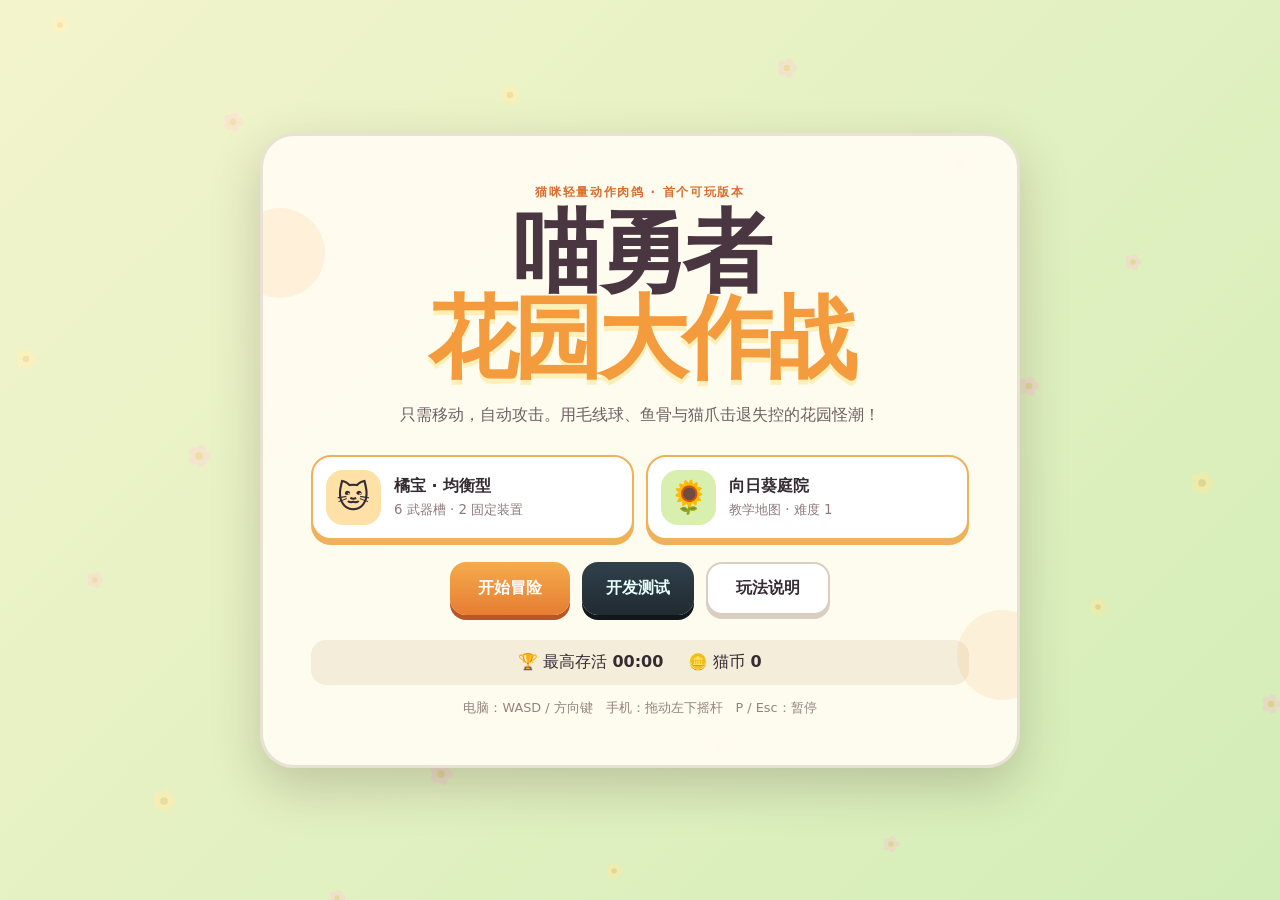
==== index.html @ debdfeb3 "Add files via upload" ====
<!doctype html>
<html lang="zh-CN">
<head>
  <meta charset="UTF-8" />
  <meta name="viewport" content="width=device-width, initial-scale=1, viewport-fit=cover, user-scalable=no" />
  <meta name="theme-color" content="#fff4d8" />
  <title>喵勇者：花园大作战</title>
  <link rel="stylesheet" href="styles.css" />
</head>
<body>
  <main id="app">
    <canvas id="gameCanvas" aria-label="游戏画面"></canvas>

    <section id="menu" class="screen active">
      <div class="brand-card">
        <p class="eyebrow">猫咪轻量动作肉鸽 · 首个可玩版本</p>
        <h1>喵勇者<br /><span>花园大作战</span></h1>
        <p class="subtitle">只需移动，自动攻击。用毛线球、鱼骨与猫爪击退失控的花园怪潮！</p>
        <div class="selection-grid">
          <button class="select-card selected" data-select="hero">
            <span class="portrait ginger">🐱</span>
            <span><b>橘宝 · 均衡型</b><small>6 武器槽 · 2 固定装置</small></span>
          </button>
          <button class="select-card selected" data-select="map">
            <span class="portrait garden">🌻</span>
            <span><b>向日葵庭院</b><small>教学地图 · 难度 1</small></span>
          </button>
        </div>
        <div class="menu-actions">
          <button id="startButton" class="primary">开始冒险</button>
          <button id="devStartButton" class="dev-entry">开发测试</button>
          <button id="howButton" class="secondary">玩法说明</button>
        </div>
        <div class="profile-strip">
          <span>🏆 最高存活 <b id="bestTime">00:00</b></span>
          <span>🪙 猫币 <b id="profileCoins">0</b></span>
        </div>
        <p class="controls-hint">电脑：WASD / 方向键　手机：拖动左下摇杆　P / Esc：暂停</p>
      </div>
    </section>

    <section id="howPanel" class="modal hidden" role="dialog" aria-modal="true">
      <div class="panel compact">
        <button class="close" data-close="howPanel">×</button>
        <h2>一看就会</h2>
        <div class="how-grid">
          <article><span>🕹️</span><b>只管移动</b><p>武器会自动瞄准并攻击。</p></article>
          <article><span>✨</span><b>收集经验</b><p>升级时战斗暂停，三选一构筑。</p></article>
          <article><span>🎁</span><b>探索庭院</b><p>寻找宝箱、商人和随机事件。</p></article>
          <article><span>👑</span><b>击败 Boss</b><p>坚持到最后，打败暴走扫地机。</p></article>
        </div>
        <button class="primary" data-close="howPanel">知道啦</button>
      </div>
    </section>

    <section id="upgradePanel" class="modal hidden" role="dialog" aria-modal="true">
      <div class="panel upgrade-panel">
        <div class="panel-heading">
          <div><p class="eyebrow">LEVEL UP</p><h2>选一个变强！</h2></div>
          <button id="rerollButton" class="reroll">🎲 刷新 <b id="rerollCount">2</b></button>
        </div>
        <div id="upgradeChoices" class="upgrade-grid"></div>
      </div>
    </section>

    <section id="shopPanel" class="modal hidden" role="dialog" aria-modal="true">
      <div class="panel upgrade-panel">
        <div class="panel-heading">
          <div><p class="eyebrow">流浪猫商店</p><h2>喵老板的好东西</h2></div>
          <div class="wallet">🪙 <b id="shopCoins">0</b></div>
        </div>
        <div id="shopChoices" class="upgrade-grid shop-grid"></div>
        <button id="leaveShop" class="secondary wide">离开商店</button>
      </div>
    </section>

    <section id="eventPanel" class="modal hidden" role="dialog" aria-modal="true">
      <div class="panel compact event-panel">
        <span class="event-icon">🐝</span>
        <p class="eyebrow">随机事件</p>
        <h2>迷路的小蜜蜂</h2>
        <p>“嗡……能帮我找到回蜂巢的路吗？”</p>
        <div class="event-actions">
          <button class="primary" data-event="help">帮忙指路 <small>恢复 35% 生命，并获得移速</small></button>
          <button class="danger" data-event="honey">偷偷拿蜂蜜 <small>伤害 +25%，但失去 25% 当前生命</small></button>
        </div>
      </div>
    </section>

    <section id="pausePanel" class="modal hidden" role="dialog" aria-modal="true">
      <div class="panel pause-panel">
        <p class="eyebrow">PAUSED</p><h2>猫爪暂停</h2>
        <div id="buildSummary" class="build-summary"></div>
        <button id="resumeButton" class="primary wide">继续战斗</button>
        <button id="quitButton" class="secondary wide">放弃本局</button>
      </div>
    </section>

    <section id="resultPanel" class="screen hidden">
      <div class="result-card">
        <div id="resultBadge" class="result-badge">🏆</div>
        <p id="resultKicker" class="eyebrow">冒险完成</p>
        <h2 id="resultTitle">庭院恢复平静！</h2>
        <p id="resultLine" class="result-line">“喵！今天的罐头可以安心吃啦。”</p>
        <div id="resultStats" class="stats-grid"></div>
        <div id="resultBuild" class="result-build"></div>
        <div class="menu-actions">
          <button id="againButton" class="primary">再来一局</button>
          <button id="menuButton" class="secondary">返回首页</button>
        </div>
      </div>
    </section>

    <div id="hud" class="hud hidden">
      <div class="hud-top">
        <div class="health-wrap"><span>橘宝</span><div class="bar health"><i id="healthBar"></i></div><b id="healthText">100 / 100</b></div>
        <div class="timer"><small id="phaseLabel">快速成型</small><b id="timerText">08:00</b></div>
        <button id="pauseButton" aria-label="暂停">Ⅱ</button>
      </div>
      <div id="bossHud" class="boss-hud hidden"><span id="bossName">暴走扫地机</span><div class="bar boss"><i id="bossBar"></i></div></div>
      <div class="hud-bottom">
        <div class="level-badge">LV <b id="levelText">1</b></div>
        <div class="bar xp"><i id="xpBar"></i></div>
        <div class="coin-hud">🪙 <b id="coinText">0</b></div>
      </div>
      <div id="objectiveToast" class="objective-toast hidden"></div>
      <div id="weaponDock" class="weapon-dock"></div>
    </div>

    <div id="joystick" class="joystick hidden"><div></div></div>
    <button id="devToggle" class="dev-toggle hidden" aria-controls="devLab" aria-expanded="false">DEV ⚙</button>
    <aside id="devLab" class="dev-lab hidden" aria-label="开发者测试台">
      <header class="dev-header">
        <div><small>DEVELOPER TOOLS</small><strong>DEV LAB</strong></div>
        <button id="devClose" aria-label="关闭开发者测试台">×</button>
      </header>
      <div id="devLabContent" class="dev-content"></div>
    </aside>
    <div id="rotateNotice">旋转设备可获得更宽视野</div>
  </main>
  <script src="game.js"></script>
  <script src="devtools.js"></script>
</body>
</html>
---- styles.css ----
:root {
  --ink: #352b32;
  --cream: #fff8e8;
  --paper: rgba(255, 252, 241, .96);
  --orange: #f39b3d;
  --orange-dark: #d86e2f;
  --mint: #71c8a5;
  --red: #e96562;
  --blue: #78add8;
  --shadow: 0 18px 50px rgba(64, 42, 30, .22);
}
* { box-sizing: border-box; }
html, body { width: 100%; height: 100%; margin: 0; overflow: hidden; background: #d8edbc; color: var(--ink); font-family: "Microsoft YaHei", "PingFang SC", system-ui, sans-serif; }
button { color: inherit; font: inherit; border: 0; cursor: pointer; }
button:focus-visible { outline: 4px solid rgba(94, 144, 255, .55); outline-offset: 2px; }
#app, #gameCanvas { position: fixed; inset: 0; width: 100%; height: 100%; }
#gameCanvas { background: #b9dfa2; touch-action: none; }
.screen, .modal { position: fixed; inset: 0; display: grid; place-items: center; padding: max(18px, env(safe-area-inset-top)) max(18px, env(safe-area-inset-right)) max(18px, env(safe-area-inset-bottom)) max(18px, env(safe-area-inset-left)); z-index: 20; }
.screen { background: linear-gradient(135deg, rgba(255,248,216,.76), rgba(213,240,194,.58)); }
.modal { background: rgba(42, 35, 39, .58); backdrop-filter: blur(7px); z-index: 40; }
.hidden { display: none !important; }
.brand-card, .result-card, .panel { width: min(94vw, 760px); max-height: 94vh; overflow-x: hidden; overflow-y: auto; background: var(--paper); border: 3px solid rgba(92, 66, 52, .14); border-radius: 34px; box-shadow: var(--shadow); padding: clamp(24px, 4vw, 48px); }
.brand-card { position: relative; text-align: center; }
.brand-card::before, .brand-card::after { content: ""; position: absolute; width: 90px; height: 90px; border-radius: 50%; background: rgba(243,155,61,.12); }
.brand-card::before { left: -28px; top: 72px; }.brand-card::after { right: -30px; bottom: 65px; }
.eyebrow { margin: 0 0 8px; color: var(--orange-dark); font-weight: 900; letter-spacing: .14em; font-size: .75rem; text-transform: uppercase; }
h1 { margin: 0; font-size: clamp(2.6rem, 8vw, 5.6rem); line-height: .96; letter-spacing: -.06em; color: #4a3640; }
h1 span { color: var(--orange); text-shadow: 0 5px 0 #fff0b9; }
h2 { margin: 0 0 12px; font-size: clamp(1.7rem, 4vw, 2.6rem); }
.subtitle { max-width: 570px; margin: 20px auto 26px; line-height: 1.75; color: #6f5e64; }
.selection-grid { display: grid; grid-template-columns: 1fr 1fr; gap: 12px; margin: 0 auto 22px; }
.select-card { display: flex; align-items: center; gap: 13px; text-align: left; padding: 13px; background: #fff; border: 2px solid #eadfc7; border-radius: 20px; box-shadow: 0 5px 0 #eadfc7; }
.select-card.selected { border-color: #efb25b; box-shadow: 0 5px 0 #efb25b; }
.select-card span:last-child { display: grid; gap: 4px; }.select-card small { color: #8d7a7e; }
.portrait { display: grid; place-items: center; flex: 0 0 55px; width: 55px; height: 55px; border-radius: 17px; font-size: 2rem; }.portrait.ginger { background: #ffe0a6; }.portrait.garden { background: #d8efaf; }
.menu-actions { display: flex; justify-content: center; gap: 12px; }
.primary, .secondary, .danger { padding: 14px 28px; border-radius: 16px; font-weight: 900; transition: transform .15s, filter .15s; }
.primary:hover, .secondary:hover, .danger:hover { transform: translateY(-2px); filter: brightness(1.04); }
.primary { color: #fff; background: linear-gradient(#f5ab4d, #e67d32); box-shadow: 0 5px 0 #b95626; }
.secondary { background: #fff; border: 2px solid #d9cec2; box-shadow: 0 4px 0 #d9cec2; }
.danger { color: #fff; background: linear-gradient(#ef7e77, #dd5552); box-shadow: 0 5px 0 #af383b; }
.dev-entry { padding: 14px 24px; border-radius: 16px; color: #e8fffd; background: linear-gradient(#31414b, #202a31); box-shadow: 0 5px 0 #11181c; font-weight: 900; }
.wide { width: 100%; margin-top: 12px; }.profile-strip { display: flex; justify-content: center; gap: 25px; margin-top: 25px; padding: 12px; border-radius: 15px; background: #f4edda; }.controls-hint { margin: 15px 0 0; color: #95827e; font-size: .8rem; }
.compact { width: min(94vw, 580px); text-align: center; }.close { position: sticky; float: right; top: 0; width: 40px; height: 40px; border-radius: 50%; background: #eee4d9; font-size: 1.5rem; }
.how-grid { display: grid; grid-template-columns: 1fr 1fr; gap: 12px; margin: 22px 0; }.how-grid article { padding: 18px; background: #f8f2e2; border-radius: 18px; }.how-grid article span { display: block; font-size: 2rem; }.how-grid p { margin: 6px 0 0; color: #796b70; font-size: .85rem; }
.panel-heading { display: flex; justify-content: space-between; align-items: center; gap: 16px; margin-bottom: 18px; }.panel-heading h2 { margin: 0; }.reroll, .wallet { background: #ede5d5; border-radius: 14px; padding: 10px 14px; font-weight: 800; white-space: nowrap; }
.upgrade-grid { display: grid; grid-template-columns: repeat(3, 1fr); gap: 12px; }.upgrade-card { position: relative; min-height: 250px; padding: 20px 16px 17px; background: #fffdf6; border: 3px solid #ded4c6; border-radius: 22px; text-align: left; display: flex; flex-direction: column; transition: transform .15s; }.upgrade-card:hover { transform: translateY(-5px); }.upgrade-card.rare { border-color: #75a9dd; box-shadow: inset 0 0 0 3px #e2f1ff; }.upgrade-card.epic { border-color: #aa77d3; box-shadow: inset 0 0 0 3px #f1e4ff; }.upgrade-icon { font-size: 2.6rem; }.upgrade-card h3 { margin: 13px 0 6px; font-size: 1.05rem; }.upgrade-card p { margin: 0; color: #74666a; font-size: .84rem; line-height: 1.55; }.upgrade-card .tag { margin-top: auto; padding-top: 12px; font-size: .72rem; color: #9a8581; }.upgrade-card .rarity { position: absolute; right: 12px; top: 12px; font-size: .7rem; font-weight: 900; }.shop-grid .upgrade-card { min-height: 220px; }.price { margin-top: auto; padding-top: 10px; font-weight: 900; color: #c66f22; }
.event-icon { font-size: 4rem; }.event-panel > p:not(.eyebrow) { color: #75676b; line-height: 1.6; }.event-actions { display: grid; gap: 12px; margin-top: 20px; }.event-actions button { display: grid; gap: 4px; }.event-actions small { font-weight: 500; opacity: .85; }
.pause-panel { width: min(94vw, 560px); text-align: center; }.build-summary { display: grid; grid-template-columns: repeat(auto-fit, minmax(120px,1fr)); gap: 8px; margin: 18px 0; text-align: left; }.build-item { padding: 10px; border-radius: 12px; background: #f1eadc; font-size: .82rem; }.build-item b { display: block; margin-bottom: 3px; }
.hud { position: fixed; inset: 0; z-index: 10; pointer-events: none; padding: max(12px, env(safe-area-inset-top)) max(12px, env(safe-area-inset-right)) max(12px, env(safe-area-inset-bottom)) max(12px, env(safe-area-inset-left)); color: #fff; text-shadow: 0 2px 4px rgba(0,0,0,.38); }.hud button { pointer-events: auto; }
.hud-top { display: grid; grid-template-columns: minmax(180px, 1fr) auto 44px; align-items: start; gap: 14px; }.health-wrap { display: grid; grid-template-columns: auto minmax(90px, 260px) auto; gap: 8px; align-items: center; font-size: .8rem; font-weight: 900; }.bar { overflow: hidden; background: rgba(48,38,43,.52); border: 2px solid rgba(255,255,255,.85); border-radius: 999px; height: 17px; box-shadow: 0 3px 7px rgba(0,0,0,.17); }.bar i { display:block; height:100%; width:100%; background: linear-gradient(90deg, #ec6e61, #f3955f); transition: width .2s; }.timer { display: grid; text-align: center; line-height: 1.05; }.timer small { font-size: .62rem; }.timer b { font-size: 1.35rem; }.hud-top > button { width: 42px; height: 42px; border-radius: 13px; background: rgba(48,38,43,.55); color: #fff; border: 2px solid rgba(255,255,255,.65); font-weight: 900; }
.boss-hud { width: min(80vw, 600px); margin: 18px auto 0; text-align: center; font-size: .82rem; font-weight: 900; }.bar.boss { height: 20px; }.bar.boss i { background: linear-gradient(90deg,#9e5cc6,#e46a94); }.hud-bottom { position: absolute; left: 50%; bottom: max(13px, env(safe-area-inset-bottom)); transform: translateX(-50%); width: min(90vw, 600px); display: grid; grid-template-columns: auto 1fr auto; align-items:center; gap: 9px; }.bar.xp { height: 13px; }.bar.xp i { background: linear-gradient(90deg,#71b9e9,#a4e5ff); }.level-badge,.coin-hud { font-size:.8rem;font-weight:900;white-space:nowrap; }
.objective-toast { position:absolute; left:50%; top:18%; transform:translateX(-50%); padding:10px 18px; border-radius:16px; background:rgba(50,41,45,.78); font-weight:900; text-align:center; animation: pop .3s ease; }.weapon-dock { position:absolute; right:max(12px,env(safe-area-inset-right)); top:75px; display:grid; gap:6px; }.weapon-slot { width:44px;height:44px;border-radius:12px;background:rgba(50,41,45,.58);border:2px solid rgba(255,255,255,.7);display:grid;place-items:center;font-size:1.35rem;position:relative; }.weapon-slot small { position:absolute;right:2px;bottom:0;font-size:.55rem;font-weight:900; }
.joystick { position:fixed; z-index:15; left:max(26px,env(safe-area-inset-left)); bottom:max(45px,env(safe-area-inset-bottom)); width:118px;height:118px;border-radius:50%;background:rgba(55,45,49,.24);border:3px solid rgba(255,255,255,.34);touch-action:none; }.joystick div { position:absolute;left:34px;top:34px;width:50px;height:50px;border-radius:50%;background:rgba(255,255,255,.75);box-shadow:0 4px 12px rgba(0,0,0,.2); }
.result-card { text-align:center; }.result-badge { font-size:4rem; }.result-line { color:#796a6f; }.stats-grid { display:grid;grid-template-columns:repeat(4,1fr);gap:9px;margin:22px 0; }.stat { padding:13px 8px;background:#f3ecdc;border-radius:15px; }.stat b { display:block;font-size:1.25rem; }.stat small { color:#8b7775; }.result-build { display:flex;justify-content:center;flex-wrap:wrap;gap:7px;margin-bottom:22px; }.result-build span { padding:7px 10px;background:#fff;border:2px solid #e9ddcb;border-radius:11px;font-size:.8rem; }
.dev-toggle { position: fixed; z-index: 58; top: max(12px, env(safe-area-inset-top)); right: 68px; min-width: 76px; height: 42px; padding: 0 12px; border-radius: 10px; color: #bcfff1; background: rgba(20, 30, 36, .92); border: 1px solid #4c806f; box-shadow: 0 5px 16px rgba(0,0,0,.28); font: 800 12px ui-monospace, Consolas, monospace; letter-spacing: .06em; }
.dev-lab { position: fixed; z-index: 60; inset: 0 0 0 auto; width: min(420px, 96vw); height: 100dvh; color: #e8eef1; background: rgba(18, 24, 29, .97); border-left: 1px solid #47605b; box-shadow: -18px 0 45px rgba(0,0,0,.32); font-family: ui-monospace, Consolas, "Microsoft YaHei", monospace; }
.dev-header { height: 64px; display: flex; align-items: center; justify-content: space-between; padding: 10px 14px 9px 18px; border-bottom: 1px solid #35464a; background: #202b31; }
.dev-header div { display: grid; gap: 2px; }.dev-header small { color: #7da89d; font-size: 9px; letter-spacing: .12em; }.dev-header strong { color: #a8ffe9; font-size: 20px; letter-spacing: .08em; }.dev-header button { width: 38px; height: 38px; border-radius: 8px; color: #dce7e9; background: #344149; font-size: 24px; }
.dev-content { height: calc(100dvh - 64px); overflow-y: auto; overscroll-behavior: contain; padding: 10px 12px 24px; scrollbar-color: #59756e #1b2429; }
.dev-section { margin-bottom: 9px; border: 1px solid #36484b; border-radius: 9px; background: #222d33; overflow: hidden; }
.dev-section summary { cursor: pointer; list-style: none; padding: 10px 12px; color: #a9d7cd; background: #29373d; font-size: 11px; font-weight: 900; letter-spacing: .08em; user-select: none; }.dev-section summary::-webkit-details-marker { display:none; }.dev-section summary::after { content:"＋"; float:right; color:#718d86; }.dev-section[open] summary::after { content:"−"; }
.dev-body { padding: 10px; }.dev-grid { display:grid; grid-template-columns:repeat(2,minmax(0,1fr)); gap:7px; }.dev-grid.cols-4 { grid-template-columns:repeat(4,minmax(0,1fr)); }.dev-grid + .dev-grid { margin-top:7px; }
.dev-btn { min-height: 32px; padding: 6px 7px; border-radius: 6px; color: #dbe7e8; background: #35444b; border: 1px solid #4a5f64; font-size: 10px; font-weight: 800; line-height: 1.15; }.dev-btn:hover { background:#41545c; }.dev-btn.accent { color:#10251f; background:#83d8bf; border-color:#a7f1dc; }.dev-btn.warn { color:#ffe4ce; background:#684634; border-color:#8a5e42; }.dev-btn.danger-mini { color:#ffd9d9; background:#60393d; border-color:#875159; }
.dev-btn.active { color:#10251f; background:#83d8bf; border-color:#a7f1dc; box-shadow:0 0 0 1px #83d8bf; }
.dev-check { display:flex; align-items:center; gap:7px; min-height:34px; padding:6px 8px; border-radius:6px; background:#1c262b; font-size:10px; }.dev-check input { accent-color:#83d8bf; }
.dev-field { display:grid; grid-template-columns:1fr 94px; align-items:center; gap:8px; min-height:34px; color:#b9c8cb; font-size:10px; }.dev-field input { width:100%; min-width:0; height:28px; padding:3px 6px; border:1px solid #45595f; border-radius:5px; color:#eff; background:#172025; font:700 11px ui-monospace,Consolas,monospace; }
.dev-row { display:grid; grid-template-columns:minmax(0,1fr) 32px 56px 32px; align-items:center; gap:5px; min-height:35px; border-bottom:1px solid #304045; font-size:10px; }.dev-row:last-child { border-bottom:0; }.dev-row strong { overflow:hidden; text-overflow:ellipsis; white-space:nowrap; }.dev-row button { height:26px; border-radius:5px; color:#e7f1f1; background:#3a4c53; }.dev-level { text-align:center; color:#8fe4ce; }
.dev-enemy-row { display:grid; grid-template-columns:minmax(0,1fr) 40px 44px 56px; gap:5px; align-items:center; min-height:36px; border-bottom:1px solid #304045; font-size:10px; }.dev-enemy-row button { height:26px; border-radius:5px; color:#e7f1f1; background:#3a4c53; font-size:9px; }
.dev-stats { display:grid; grid-template-columns:repeat(3,1fr); gap:6px; }.dev-stat { padding:7px 5px; border-radius:6px; background:#172126; text-align:center; }.dev-stat b { display:block; color:#a9ffe9; font-size:13px; }.dev-stat small { color:#789098; font-size:8px; }
.dev-slot { display:grid; grid-template-columns:1fr repeat(3,auto); gap:5px; align-items:center; margin-bottom:6px; }.dev-slot span { font-size:10px; color:#adc0c3; }.dev-slot button { min-width:52px; }
.dev-json { width:100%; min-height:105px; resize:vertical; margin:8px 0; padding:8px; border:1px solid #45595f; border-radius:6px; color:#dff9f2; background:#11191d; font:9px/1.4 ui-monospace,Consolas,monospace; }
.dev-status { position:sticky; bottom:0; margin-top:8px; padding:7px 9px; border-radius:6px; color:#a8ffe9; background:rgba(16,26,29,.94); border:1px solid #3c5d55; font-size:9px; min-height:28px; }
#rotateNotice { display:none; }
@keyframes pop { from { transform:translateX(-50%) scale(.75);opacity:0; } }
@media (pointer: coarse) { .joystick:not(.hidden) { display:block !important; } }
@media (max-width: 680px) {
  .brand-card,.panel,.result-card { border-radius:25px; padding:22px 18px; }.selection-grid { grid-template-columns:1fr; }.controls-hint { display:none; }.upgrade-grid { grid-template-columns:1fr; max-height:62vh; overflow:auto; }.upgrade-card { min-height:150px; }.how-grid { grid-template-columns:1fr 1fr; }.stats-grid { grid-template-columns:1fr 1fr; }.health-wrap { grid-template-columns:auto 1fr; }.health-wrap > b { display:none; }.weapon-dock { top:80px; }.hud-top { gap:7px; }.profile-strip { font-size:.78rem; gap:12px; }.menu-actions { flex-wrap:wrap; }
}
@media (max-width: 520px) { .dev-lab { width:100vw; }.dev-toggle { right:62px; }.dev-grid.cols-4 { grid-template-columns:repeat(2,minmax(0,1fr)); } }
@media (max-height: 520px) and (orientation: landscape) { .brand-card { padding:17px 24px; }.brand-card h1 { font-size:2.7rem; }.subtitle { margin:9px auto 12px; }.selection-grid { margin-bottom:12px; }.profile-strip { margin-top:14px; }.upgrade-card { min-height:185px; }.panel { padding:20px; } }
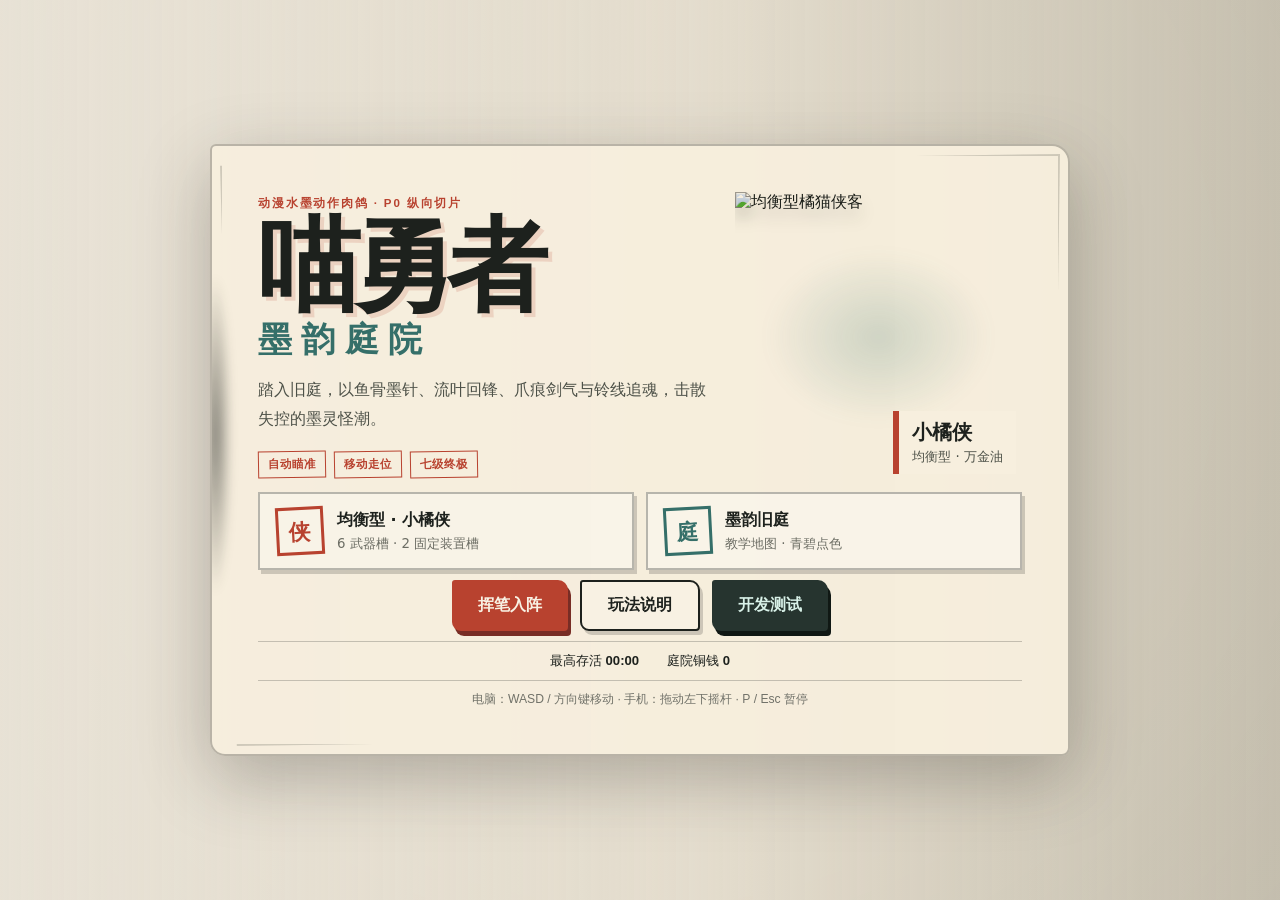
==== commit cfaa4ce4: "Add files via upload" ====
--- a/index.html
+++ b/index.html
@@ -3,141 +3,77 @@
 <head>
   <meta charset="UTF-8" />
   <meta name="viewport" content="width=device-width, initial-scale=1, viewport-fit=cover, user-scalable=no" />
-  <meta name="theme-color" content="#fff4d8" />
-  <title>喵勇者：花园大作战</title>
+  <meta name="theme-color" content="#e9dfc9" />
+  <title>喵勇者：墨韵庭院</title>
+  <link rel="icon" href="data:image/svg+xml,%3Csvg xmlns='http://www.w3.org/2000/svg' viewBox='0 0 64 64'%3E%3Crect width='64' height='64' rx='8' fill='%23efe6d2'/%3E%3Cpath d='M18 20 24 8l8 10 8-10 7 13c7 14-1 31-15 31S11 35 18 20Z' fill='%23d88336' stroke='%231d211d' stroke-width='5'/%3E%3C/svg%3E" />
   <link rel="stylesheet" href="styles.css" />
 </head>
 <body>
   <main id="app">
-    <canvas id="gameCanvas" aria-label="游戏画面"></canvas>
+    <div id="gameScene" class="game-scene" aria-label="动漫水墨风战斗场景">
+      <div id="world" class="world" aria-hidden="true"></div>
+      <div id="damageFlash" class="damage-flash" aria-hidden="true"></div>
+    </div>
 
     <section id="menu" class="screen active">
-      <div class="brand-card">
-        <p class="eyebrow">猫咪轻量动作肉鸽 · 首个可玩版本</p>
-        <h1>喵勇者<br /><span>花园大作战</span></h1>
-        <p class="subtitle">只需移动，自动攻击。用毛线球、鱼骨与猫爪击退失控的花园怪潮！</p>
+      <div class="menu-ink"></div>
+      <div class="brand-card ink-panel">
+        <div class="brand-copy">
+          <p class="eyebrow">动漫水墨动作肉鸽 · P0 纵向切片</p>
+          <h1><span>喵勇者</span><small>墨韵庭院</small></h1>
+          <p class="subtitle">踏入旧庭，以鱼骨墨针、流叶回锋、爪痕剑气与铃线追魂，击散失控的墨灵怪潮。</p>
+          <div class="seal-row"><span>自动瞄准</span><span>移动走位</span><span>七级终极</span></div>
+        </div>
+        <div class="hero-showcase">
+          <img src="assets/art/hero-balanced.png" alt="均衡型橘猫侠客" />
+          <div class="brush-name"><b>小橘侠</b><small>均衡型 · 万金油</small></div>
+        </div>
         <div class="selection-grid">
-          <button class="select-card selected" data-select="hero">
-            <span class="portrait ginger">🐱</span>
-            <span><b>橘宝 · 均衡型</b><small>6 武器槽 · 2 固定装置</small></span>
-          </button>
-          <button class="select-card selected" data-select="map">
-            <span class="portrait garden">🌻</span>
-            <span><b>向日葵庭院</b><small>教学地图 · 难度 1</small></span>
-          </button>
+          <button class="select-card selected" data-select="hero"><span class="stamp">侠</span><span><b>均衡型 · 小橘侠</b><small>6 武器槽 · 2 固定装置槽</small></span></button>
+          <button class="select-card selected" data-select="map"><span class="stamp teal">庭</span><span><b>墨韵旧庭</b><small>教学地图 · 青碧点色</small></span></button>
         </div>
-        <div class="menu-actions">
-          <button id="startButton" class="primary">开始冒险</button>
-          <button id="devStartButton" class="dev-entry">开发测试</button>
-          <button id="howButton" class="secondary">玩法说明</button>
-        </div>
-        <div class="profile-strip">
-          <span>🏆 最高存活 <b id="bestTime">00:00</b></span>
-          <span>🪙 猫币 <b id="profileCoins">0</b></span>
-        </div>
-        <p class="controls-hint">电脑：WASD / 方向键　手机：拖动左下摇杆　P / Esc：暂停</p>
+        <div class="menu-actions"><button id="startButton" class="primary">挥笔入阵</button><button id="howButton" class="secondary">玩法说明</button><button id="devStartButton" class="dev-entry">开发测试</button></div>
+        <div class="profile-strip"><span>最高存活 <b id="bestTime">00:00</b></span><span>庭院铜钱 <b id="profileCoins">0</b></span></div>
+        <p class="controls-hint">电脑：WASD / 方向键移动 · 手机：拖动左下摇杆 · P / Esc 暂停</p>
       </div>
     </section>
 
     <section id="howPanel" class="modal hidden" role="dialog" aria-modal="true">
-      <div class="panel compact">
-        <button class="close" data-close="howPanel">×</button>
-        <h2>一看就会</h2>
+      <div class="panel compact ink-panel">
+        <button class="close" data-close="howPanel" aria-label="关闭">×</button><p class="eyebrow">入门卷</p><h2>只管走位，武器自动出手</h2>
         <div class="how-grid">
-          <article><span>🕹️</span><b>只管移动</b><p>武器会自动瞄准并攻击。</p></article>
-          <article><span>✨</span><b>收集经验</b><p>升级时战斗暂停，三选一构筑。</p></article>
-          <article><span>🎁</span><b>探索庭院</b><p>寻找宝箱、商人和随机事件。</p></article>
-          <article><span>👑</span><b>击败 Boss</b><p>坚持到最后，打败暴走扫地机。</p></article>
+          <article><span class="ink-glyph">走</span><b>移动避险</b><p>控制小橘侠走位，攻击会自动寻找目标。</p></article>
+          <article><span class="ink-glyph teal">墨</span><b>建立 Build</b><p>升级时三选一，武器到 Lv.7 会发生机制质变。</p></article>
+          <article><span class="ink-glyph gold">拾</span><b>收集墨露</b><p>击散敌人后拾取经验、铜钱与回复。</p></article>
+          <article><span class="ink-glyph red">危</span><b>认清预警</b><p>朱红地面笔痕是敌方危险区，优先躲避。</p></article>
         </div>
-        <button class="primary" data-close="howPanel">知道啦</button>
+        <button class="primary wide" data-close="howPanel">收卷，准备出发</button>
       </div>
     </section>
 
-    <section id="upgradePanel" class="modal hidden" role="dialog" aria-modal="true">
-      <div class="panel upgrade-panel">
-        <div class="panel-heading">
-          <div><p class="eyebrow">LEVEL UP</p><h2>选一个变强！</h2></div>
-          <button id="rerollButton" class="reroll">🎲 刷新 <b id="rerollCount">2</b></button>
-        </div>
-        <div id="upgradeChoices" class="upgrade-grid"></div>
-      </div>
-    </section>
+    <section id="upgradePanel" class="modal hidden" role="dialog" aria-modal="true"><div class="panel upgrade-panel ink-panel"><div class="panel-heading"><div><p class="eyebrow">墨意提升</p><h2>选择一道新笔势</h2></div><button id="rerollButton" class="reroll">换一卷 <b id="rerollCount">2</b></button></div><div id="upgradeChoices" class="upgrade-grid"></div></div></section>
 
-    <section id="shopPanel" class="modal hidden" role="dialog" aria-modal="true">
-      <div class="panel upgrade-panel">
-        <div class="panel-heading">
-          <div><p class="eyebrow">流浪猫商店</p><h2>喵老板的好东西</h2></div>
-          <div class="wallet">🪙 <b id="shopCoins">0</b></div>
-        </div>
-        <div id="shopChoices" class="upgrade-grid shop-grid"></div>
-        <button id="leaveShop" class="secondary wide">离开商店</button>
-      </div>
-    </section>
+    <section id="shopPanel" class="modal hidden" role="dialog" aria-modal="true"><div class="panel upgrade-panel ink-panel"><div class="panel-heading"><div><p class="eyebrow">神秘商人</p><h2>行脚狸的墨宝摊</h2></div><div class="wallet">铜钱 <b id="shopCoins">0</b></div></div><div id="shopChoices" class="upgrade-grid shop-grid"></div><button id="leaveShop" class="secondary wide">离开墨宝摊</button></div></section>
 
-    <section id="eventPanel" class="modal hidden" role="dialog" aria-modal="true">
-      <div class="panel compact event-panel">
-        <span class="event-icon">🐝</span>
-        <p class="eyebrow">随机事件</p>
-        <h2>迷路的小蜜蜂</h2>
-        <p>“嗡……能帮我找到回蜂巢的路吗？”</p>
-        <div class="event-actions">
-          <button class="primary" data-event="help">帮忙指路 <small>恢复 35% 生命，并获得移速</small></button>
-          <button class="danger" data-event="honey">偷偷拿蜂蜜 <small>伤害 +25%，但失去 25% 当前生命</small></button>
-        </div>
-      </div>
-    </section>
+    <section id="eventPanel" class="modal hidden" role="dialog" aria-modal="true"><div class="panel compact event-panel ink-panel"><span class="event-icon">莲</span><p class="eyebrow">庭院奇遇</p><h2>纸上莲花忽然绽放</h2><p>一缕淡青墨气绕到你的爪边。</p><div class="event-actions"><button class="primary" data-event="help">接纳祝福 <small>恢复 35% 生命并提高移速</small></button><button class="danger" data-event="honey">摘下墨蕊 <small>伤害 +25%，失去 25% 当前生命</small></button></div></div></section>
 
-    <section id="pausePanel" class="modal hidden" role="dialog" aria-modal="true">
-      <div class="panel pause-panel">
-        <p class="eyebrow">PAUSED</p><h2>猫爪暂停</h2>
-        <div id="buildSummary" class="build-summary"></div>
-        <button id="resumeButton" class="primary wide">继续战斗</button>
-        <button id="quitButton" class="secondary wide">放弃本局</button>
-      </div>
-    </section>
+    <section id="pausePanel" class="modal hidden" role="dialog" aria-modal="true"><div class="panel pause-panel ink-panel"><p class="eyebrow">暂歇</p><h2>收笔一刻</h2><div id="buildSummary" class="build-summary"></div><button id="resumeButton" class="primary wide">继续战斗</button><button id="quitButton" class="secondary wide">返回庭外</button></div></section>
 
-    <section id="resultPanel" class="screen hidden">
-      <div class="result-card">
-        <div id="resultBadge" class="result-badge">🏆</div>
-        <p id="resultKicker" class="eyebrow">冒险完成</p>
-        <h2 id="resultTitle">庭院恢复平静！</h2>
-        <p id="resultLine" class="result-line">“喵！今天的罐头可以安心吃啦。”</p>
-        <div id="resultStats" class="stats-grid"></div>
-        <div id="resultBuild" class="result-build"></div>
-        <div class="menu-actions">
-          <button id="againButton" class="primary">再来一局</button>
-          <button id="menuButton" class="secondary">返回首页</button>
-        </div>
-      </div>
-    </section>
+    <section id="resultPanel" class="screen hidden"><div class="result-card ink-panel"><div id="resultBadge" class="result-badge">胜</div><p id="resultKicker" class="eyebrow">墨战落幕</p><h2 id="resultTitle">旧庭重归宁静</h2><p id="resultLine" class="result-line">最后一笔落下，群墨归纸。</p><div id="resultStats" class="stats-grid"></div><div id="resultBuild" class="result-build"></div><div class="menu-actions"><button id="againButton" class="primary">再入一局</button><button id="menuButton" class="secondary">返回首页</button></div></div></section>
 
     <div id="hud" class="hud hidden">
-      <div class="hud-top">
-        <div class="health-wrap"><span>橘宝</span><div class="bar health"><i id="healthBar"></i></div><b id="healthText">100 / 100</b></div>
-        <div class="timer"><small id="phaseLabel">快速成型</small><b id="timerText">08:00</b></div>
-        <button id="pauseButton" aria-label="暂停">Ⅱ</button>
-      </div>
-      <div id="bossHud" class="boss-hud hidden"><span id="bossName">暴走扫地机</span><div class="bar boss"><i id="bossBar"></i></div></div>
-      <div class="hud-bottom">
-        <div class="level-badge">LV <b id="levelText">1</b></div>
-        <div class="bar xp"><i id="xpBar"></i></div>
-        <div class="coin-hud">🪙 <b id="coinText">0</b></div>
-      </div>
-      <div id="objectiveToast" class="objective-toast hidden"></div>
-      <div id="weaponDock" class="weapon-dock"></div>
+      <div class="hud-top"><div class="hero-status paper-strip"><span class="mini-portrait"><img src="assets/art/hero-balanced.png" alt="" /></span><div class="health-wrap"><span>小橘侠</span><div class="bar health"><i id="healthBar"></i></div><b id="healthText">120 / 120</b></div></div><div class="timer paper-strip"><small id="phaseLabel">快速成型</small><b id="timerText">08:00</b></div><button id="pauseButton" aria-label="暂停">Ⅱ</button></div>
+      <div id="bossHud" class="boss-hud hidden"><span id="bossName">泼墨狸将 · 第一阶段</span><div class="bar boss"><i id="bossBar"></i></div></div>
+      <div class="hud-bottom paper-strip"><div class="level-badge">境 <b id="levelText">1</b></div><div class="bar xp"><i id="xpBar"></i></div><div class="coin-hud">钱 <b id="coinText">0</b></div></div>
+      <div id="objectiveToast" class="objective-toast hidden"></div><div id="weaponDock" class="weapon-dock"></div>
     </div>
 
     <div id="joystick" class="joystick hidden"><div></div></div>
-    <button id="devToggle" class="dev-toggle hidden" aria-controls="devLab" aria-expanded="false">DEV ⚙</button>
-    <aside id="devLab" class="dev-lab hidden" aria-label="开发者测试台">
-      <header class="dev-header">
-        <div><small>DEVELOPER TOOLS</small><strong>DEV LAB</strong></div>
-        <button id="devClose" aria-label="关闭开发者测试台">×</button>
-      </header>
-      <div id="devLabContent" class="dev-content"></div>
-    </aside>
-    <div id="rotateNotice">旋转设备可获得更宽视野</div>
+    <button id="devToggle" class="dev-toggle hidden" aria-controls="devLab" aria-expanded="false">DEV</button>
+    <aside id="devLab" class="dev-lab hidden" aria-label="开发者测试台"><header class="dev-header"><div><small>DEVELOPER TOOLS</small><strong>INK COMBAT LAB</strong></div><button id="devClose" aria-label="关闭开发者测试台">×</button></header><div id="devLabContent" class="dev-content"></div></aside>
+    <div id="rotateNotice">横屏可获得更宽的庭院视野</div>
   </main>
+  <script src="game-data.js"></script>
   <script src="game.js"></script>
   <script src="devtools.js"></script>
 </body>
--- a/styles.css
+++ b/styles.css
@@ -1,81 +1,171 @@
 :root {
-  --ink: #352b32;
-  --cream: #fff8e8;
-  --paper: rgba(255, 252, 241, .96);
-  --orange: #f39b3d;
-  --orange-dark: #d86e2f;
-  --mint: #71c8a5;
-  --red: #e96562;
-  --blue: #78add8;
-  --shadow: 0 18px 50px rgba(64, 42, 30, .22);
+  --ink: #1d211d;
+  --ink-soft: #4d5148;
+  --paper: #efe6d2;
+  --paper-bright: #f8f1e3;
+  --paper-glass: rgba(247, 239, 222, .95);
+  --vermillion: #b8422f;
+  --teal: #356f69;
+  --gold: #ad853d;
+  --indigo: #38465d;
+  --shadow: 0 22px 70px rgba(31, 29, 24, .28);
 }
+
 * { box-sizing: border-box; }
-html, body { width: 100%; height: 100%; margin: 0; overflow: hidden; background: #d8edbc; color: var(--ink); font-family: "Microsoft YaHei", "PingFang SC", system-ui, sans-serif; }
+html, body { width: 100%; height: 100%; margin: 0; overflow: hidden; background: #d6cdbb; color: var(--ink); font-family: "STKaiti", "KaiTi", "Microsoft YaHei", "PingFang SC", system-ui, sans-serif; }
 button { color: inherit; font: inherit; border: 0; cursor: pointer; }
-button:focus-visible { outline: 4px solid rgba(94, 144, 255, .55); outline-offset: 2px; }
-#app, #gameCanvas { position: fixed; inset: 0; width: 100%; height: 100%; }
-#gameCanvas { background: #b9dfa2; touch-action: none; }
-.screen, .modal { position: fixed; inset: 0; display: grid; place-items: center; padding: max(18px, env(safe-area-inset-top)) max(18px, env(safe-area-inset-right)) max(18px, env(safe-area-inset-bottom)) max(18px, env(safe-area-inset-left)); z-index: 20; }
-.screen { background: linear-gradient(135deg, rgba(255,248,216,.76), rgba(213,240,194,.58)); }
-.modal { background: rgba(42, 35, 39, .58); backdrop-filter: blur(7px); z-index: 40; }
+button:focus-visible { outline: 3px solid rgba(53, 111, 105, .72); outline-offset: 3px; }
 .hidden { display: none !important; }
-.brand-card, .result-card, .panel { width: min(94vw, 760px); max-height: 94vh; overflow-x: hidden; overflow-y: auto; background: var(--paper); border: 3px solid rgba(92, 66, 52, .14); border-radius: 34px; box-shadow: var(--shadow); padding: clamp(24px, 4vw, 48px); }
-.brand-card { position: relative; text-align: center; }
-.brand-card::before, .brand-card::after { content: ""; position: absolute; width: 90px; height: 90px; border-radius: 50%; background: rgba(243,155,61,.12); }
-.brand-card::before { left: -28px; top: 72px; }.brand-card::after { right: -30px; bottom: 65px; }
-.eyebrow { margin: 0 0 8px; color: var(--orange-dark); font-weight: 900; letter-spacing: .14em; font-size: .75rem; text-transform: uppercase; }
-h1 { margin: 0; font-size: clamp(2.6rem, 8vw, 5.6rem); line-height: .96; letter-spacing: -.06em; color: #4a3640; }
-h1 span { color: var(--orange); text-shadow: 0 5px 0 #fff0b9; }
-h2 { margin: 0 0 12px; font-size: clamp(1.7rem, 4vw, 2.6rem); }
-.subtitle { max-width: 570px; margin: 20px auto 26px; line-height: 1.75; color: #6f5e64; }
-.selection-grid { display: grid; grid-template-columns: 1fr 1fr; gap: 12px; margin: 0 auto 22px; }
-.select-card { display: flex; align-items: center; gap: 13px; text-align: left; padding: 13px; background: #fff; border: 2px solid #eadfc7; border-radius: 20px; box-shadow: 0 5px 0 #eadfc7; }
-.select-card.selected { border-color: #efb25b; box-shadow: 0 5px 0 #efb25b; }
-.select-card span:last-child { display: grid; gap: 4px; }.select-card small { color: #8d7a7e; }
-.portrait { display: grid; place-items: center; flex: 0 0 55px; width: 55px; height: 55px; border-radius: 17px; font-size: 2rem; }.portrait.ginger { background: #ffe0a6; }.portrait.garden { background: #d8efaf; }
-.menu-actions { display: flex; justify-content: center; gap: 12px; }
-.primary, .secondary, .danger { padding: 14px 28px; border-radius: 16px; font-weight: 900; transition: transform .15s, filter .15s; }
-.primary:hover, .secondary:hover, .danger:hover { transform: translateY(-2px); filter: brightness(1.04); }
-.primary { color: #fff; background: linear-gradient(#f5ab4d, #e67d32); box-shadow: 0 5px 0 #b95626; }
-.secondary { background: #fff; border: 2px solid #d9cec2; box-shadow: 0 4px 0 #d9cec2; }
-.danger { color: #fff; background: linear-gradient(#ef7e77, #dd5552); box-shadow: 0 5px 0 #af383b; }
-.dev-entry { padding: 14px 24px; border-radius: 16px; color: #e8fffd; background: linear-gradient(#31414b, #202a31); box-shadow: 0 5px 0 #11181c; font-weight: 900; }
-.wide { width: 100%; margin-top: 12px; }.profile-strip { display: flex; justify-content: center; gap: 25px; margin-top: 25px; padding: 12px; border-radius: 15px; background: #f4edda; }.controls-hint { margin: 15px 0 0; color: #95827e; font-size: .8rem; }
-.compact { width: min(94vw, 580px); text-align: center; }.close { position: sticky; float: right; top: 0; width: 40px; height: 40px; border-radius: 50%; background: #eee4d9; font-size: 1.5rem; }
-.how-grid { display: grid; grid-template-columns: 1fr 1fr; gap: 12px; margin: 22px 0; }.how-grid article { padding: 18px; background: #f8f2e2; border-radius: 18px; }.how-grid article span { display: block; font-size: 2rem; }.how-grid p { margin: 6px 0 0; color: #796b70; font-size: .85rem; }
-.panel-heading { display: flex; justify-content: space-between; align-items: center; gap: 16px; margin-bottom: 18px; }.panel-heading h2 { margin: 0; }.reroll, .wallet { background: #ede5d5; border-radius: 14px; padding: 10px 14px; font-weight: 800; white-space: nowrap; }
-.upgrade-grid { display: grid; grid-template-columns: repeat(3, 1fr); gap: 12px; }.upgrade-card { position: relative; min-height: 250px; padding: 20px 16px 17px; background: #fffdf6; border: 3px solid #ded4c6; border-radius: 22px; text-align: left; display: flex; flex-direction: column; transition: transform .15s; }.upgrade-card:hover { transform: translateY(-5px); }.upgrade-card.rare { border-color: #75a9dd; box-shadow: inset 0 0 0 3px #e2f1ff; }.upgrade-card.epic { border-color: #aa77d3; box-shadow: inset 0 0 0 3px #f1e4ff; }.upgrade-icon { font-size: 2.6rem; }.upgrade-card h3 { margin: 13px 0 6px; font-size: 1.05rem; }.upgrade-card p { margin: 0; color: #74666a; font-size: .84rem; line-height: 1.55; }.upgrade-card .tag { margin-top: auto; padding-top: 12px; font-size: .72rem; color: #9a8581; }.upgrade-card .rarity { position: absolute; right: 12px; top: 12px; font-size: .7rem; font-weight: 900; }.shop-grid .upgrade-card { min-height: 220px; }.price { margin-top: auto; padding-top: 10px; font-weight: 900; color: #c66f22; }
-.event-icon { font-size: 4rem; }.event-panel > p:not(.eyebrow) { color: #75676b; line-height: 1.6; }.event-actions { display: grid; gap: 12px; margin-top: 20px; }.event-actions button { display: grid; gap: 4px; }.event-actions small { font-weight: 500; opacity: .85; }
-.pause-panel { width: min(94vw, 560px); text-align: center; }.build-summary { display: grid; grid-template-columns: repeat(auto-fit, minmax(120px,1fr)); gap: 8px; margin: 18px 0; text-align: left; }.build-item { padding: 10px; border-radius: 12px; background: #f1eadc; font-size: .82rem; }.build-item b { display: block; margin-bottom: 3px; }
-.hud { position: fixed; inset: 0; z-index: 10; pointer-events: none; padding: max(12px, env(safe-area-inset-top)) max(12px, env(safe-area-inset-right)) max(12px, env(safe-area-inset-bottom)) max(12px, env(safe-area-inset-left)); color: #fff; text-shadow: 0 2px 4px rgba(0,0,0,.38); }.hud button { pointer-events: auto; }
-.hud-top { display: grid; grid-template-columns: minmax(180px, 1fr) auto 44px; align-items: start; gap: 14px; }.health-wrap { display: grid; grid-template-columns: auto minmax(90px, 260px) auto; gap: 8px; align-items: center; font-size: .8rem; font-weight: 900; }.bar { overflow: hidden; background: rgba(48,38,43,.52); border: 2px solid rgba(255,255,255,.85); border-radius: 999px; height: 17px; box-shadow: 0 3px 7px rgba(0,0,0,.17); }.bar i { display:block; height:100%; width:100%; background: linear-gradient(90deg, #ec6e61, #f3955f); transition: width .2s; }.timer { display: grid; text-align: center; line-height: 1.05; }.timer small { font-size: .62rem; }.timer b { font-size: 1.35rem; }.hud-top > button { width: 42px; height: 42px; border-radius: 13px; background: rgba(48,38,43,.55); color: #fff; border: 2px solid rgba(255,255,255,.65); font-weight: 900; }
-.boss-hud { width: min(80vw, 600px); margin: 18px auto 0; text-align: center; font-size: .82rem; font-weight: 900; }.bar.boss { height: 20px; }.bar.boss i { background: linear-gradient(90deg,#9e5cc6,#e46a94); }.hud-bottom { position: absolute; left: 50%; bottom: max(13px, env(safe-area-inset-bottom)); transform: translateX(-50%); width: min(90vw, 600px); display: grid; grid-template-columns: auto 1fr auto; align-items:center; gap: 9px; }.bar.xp { height: 13px; }.bar.xp i { background: linear-gradient(90deg,#71b9e9,#a4e5ff); }.level-badge,.coin-hud { font-size:.8rem;font-weight:900;white-space:nowrap; }
-.objective-toast { position:absolute; left:50%; top:18%; transform:translateX(-50%); padding:10px 18px; border-radius:16px; background:rgba(50,41,45,.78); font-weight:900; text-align:center; animation: pop .3s ease; }.weapon-dock { position:absolute; right:max(12px,env(safe-area-inset-right)); top:75px; display:grid; gap:6px; }.weapon-slot { width:44px;height:44px;border-radius:12px;background:rgba(50,41,45,.58);border:2px solid rgba(255,255,255,.7);display:grid;place-items:center;font-size:1.35rem;position:relative; }.weapon-slot small { position:absolute;right:2px;bottom:0;font-size:.55rem;font-weight:900; }
-.joystick { position:fixed; z-index:15; left:max(26px,env(safe-area-inset-left)); bottom:max(45px,env(safe-area-inset-bottom)); width:118px;height:118px;border-radius:50%;background:rgba(55,45,49,.24);border:3px solid rgba(255,255,255,.34);touch-action:none; }.joystick div { position:absolute;left:34px;top:34px;width:50px;height:50px;border-radius:50%;background:rgba(255,255,255,.75);box-shadow:0 4px 12px rgba(0,0,0,.2); }
-.result-card { text-align:center; }.result-badge { font-size:4rem; }.result-line { color:#796a6f; }.stats-grid { display:grid;grid-template-columns:repeat(4,1fr);gap:9px;margin:22px 0; }.stat { padding:13px 8px;background:#f3ecdc;border-radius:15px; }.stat b { display:block;font-size:1.25rem; }.stat small { color:#8b7775; }.result-build { display:flex;justify-content:center;flex-wrap:wrap;gap:7px;margin-bottom:22px; }.result-build span { padding:7px 10px;background:#fff;border:2px solid #e9ddcb;border-radius:11px;font-size:.8rem; }
-.dev-toggle { position: fixed; z-index: 58; top: max(12px, env(safe-area-inset-top)); right: 68px; min-width: 76px; height: 42px; padding: 0 12px; border-radius: 10px; color: #bcfff1; background: rgba(20, 30, 36, .92); border: 1px solid #4c806f; box-shadow: 0 5px 16px rgba(0,0,0,.28); font: 800 12px ui-monospace, Consolas, monospace; letter-spacing: .06em; }
-.dev-lab { position: fixed; z-index: 60; inset: 0 0 0 auto; width: min(420px, 96vw); height: 100dvh; color: #e8eef1; background: rgba(18, 24, 29, .97); border-left: 1px solid #47605b; box-shadow: -18px 0 45px rgba(0,0,0,.32); font-family: ui-monospace, Consolas, "Microsoft YaHei", monospace; }
-.dev-header { height: 64px; display: flex; align-items: center; justify-content: space-between; padding: 10px 14px 9px 18px; border-bottom: 1px solid #35464a; background: #202b31; }
-.dev-header div { display: grid; gap: 2px; }.dev-header small { color: #7da89d; font-size: 9px; letter-spacing: .12em; }.dev-header strong { color: #a8ffe9; font-size: 20px; letter-spacing: .08em; }.dev-header button { width: 38px; height: 38px; border-radius: 8px; color: #dce7e9; background: #344149; font-size: 24px; }
-.dev-content { height: calc(100dvh - 64px); overflow-y: auto; overscroll-behavior: contain; padding: 10px 12px 24px; scrollbar-color: #59756e #1b2429; }
-.dev-section { margin-bottom: 9px; border: 1px solid #36484b; border-radius: 9px; background: #222d33; overflow: hidden; }
-.dev-section summary { cursor: pointer; list-style: none; padding: 10px 12px; color: #a9d7cd; background: #29373d; font-size: 11px; font-weight: 900; letter-spacing: .08em; user-select: none; }.dev-section summary::-webkit-details-marker { display:none; }.dev-section summary::after { content:"＋"; float:right; color:#718d86; }.dev-section[open] summary::after { content:"−"; }
-.dev-body { padding: 10px; }.dev-grid { display:grid; grid-template-columns:repeat(2,minmax(0,1fr)); gap:7px; }.dev-grid.cols-4 { grid-template-columns:repeat(4,minmax(0,1fr)); }.dev-grid + .dev-grid { margin-top:7px; }
-.dev-btn { min-height: 32px; padding: 6px 7px; border-radius: 6px; color: #dbe7e8; background: #35444b; border: 1px solid #4a5f64; font-size: 10px; font-weight: 800; line-height: 1.15; }.dev-btn:hover { background:#41545c; }.dev-btn.accent { color:#10251f; background:#83d8bf; border-color:#a7f1dc; }.dev-btn.warn { color:#ffe4ce; background:#684634; border-color:#8a5e42; }.dev-btn.danger-mini { color:#ffd9d9; background:#60393d; border-color:#875159; }
-.dev-btn.active { color:#10251f; background:#83d8bf; border-color:#a7f1dc; box-shadow:0 0 0 1px #83d8bf; }
-.dev-check { display:flex; align-items:center; gap:7px; min-height:34px; padding:6px 8px; border-radius:6px; background:#1c262b; font-size:10px; }.dev-check input { accent-color:#83d8bf; }
-.dev-field { display:grid; grid-template-columns:1fr 94px; align-items:center; gap:8px; min-height:34px; color:#b9c8cb; font-size:10px; }.dev-field input { width:100%; min-width:0; height:28px; padding:3px 6px; border:1px solid #45595f; border-radius:5px; color:#eff; background:#172025; font:700 11px ui-monospace,Consolas,monospace; }
-.dev-row { display:grid; grid-template-columns:minmax(0,1fr) 32px 56px 32px; align-items:center; gap:5px; min-height:35px; border-bottom:1px solid #304045; font-size:10px; }.dev-row:last-child { border-bottom:0; }.dev-row strong { overflow:hidden; text-overflow:ellipsis; white-space:nowrap; }.dev-row button { height:26px; border-radius:5px; color:#e7f1f1; background:#3a4c53; }.dev-level { text-align:center; color:#8fe4ce; }
-.dev-enemy-row { display:grid; grid-template-columns:minmax(0,1fr) 40px 44px 56px; gap:5px; align-items:center; min-height:36px; border-bottom:1px solid #304045; font-size:10px; }.dev-enemy-row button { height:26px; border-radius:5px; color:#e7f1f1; background:#3a4c53; font-size:9px; }
-.dev-stats { display:grid; grid-template-columns:repeat(3,1fr); gap:6px; }.dev-stat { padding:7px 5px; border-radius:6px; background:#172126; text-align:center; }.dev-stat b { display:block; color:#a9ffe9; font-size:13px; }.dev-stat small { color:#789098; font-size:8px; }
-.dev-slot { display:grid; grid-template-columns:1fr repeat(3,auto); gap:5px; align-items:center; margin-bottom:6px; }.dev-slot span { font-size:10px; color:#adc0c3; }.dev-slot button { min-width:52px; }
-.dev-json { width:100%; min-height:105px; resize:vertical; margin:8px 0; padding:8px; border:1px solid #45595f; border-radius:6px; color:#dff9f2; background:#11191d; font:9px/1.4 ui-monospace,Consolas,monospace; }
-.dev-status { position:sticky; bottom:0; margin-top:8px; padding:7px 9px; border-radius:6px; color:#a8ffe9; background:rgba(16,26,29,.94); border:1px solid #3c5d55; font-size:9px; min-height:28px; }
-#rotateNotice { display:none; }
-@keyframes pop { from { transform:translateX(-50%) scale(.75);opacity:0; } }
-@media (pointer: coarse) { .joystick:not(.hidden) { display:block !important; } }
-@media (max-width: 680px) {
-  .brand-card,.panel,.result-card { border-radius:25px; padding:22px 18px; }.selection-grid { grid-template-columns:1fr; }.controls-hint { display:none; }.upgrade-grid { grid-template-columns:1fr; max-height:62vh; overflow:auto; }.upgrade-card { min-height:150px; }.how-grid { grid-template-columns:1fr 1fr; }.stats-grid { grid-template-columns:1fr 1fr; }.health-wrap { grid-template-columns:auto 1fr; }.health-wrap > b { display:none; }.weapon-dock { top:80px; }.hud-top { gap:7px; }.profile-strip { font-size:.78rem; gap:12px; }.menu-actions { flex-wrap:wrap; }
+
+#app, .game-scene { position: fixed; inset: 0; width: 100%; height: 100%; }
+.game-scene { overflow: hidden; background: #d9d0bd; touch-action: none; }
+.world {
+  position: absolute;
+  left: 0;
+  top: 0;
+  width: 2400px;
+  height: 1600px;
+  transform-origin: 0 0;
+  background-image: linear-gradient(rgba(240, 233, 217, .05), rgba(240, 233, 217, .05)), url("assets/art/garden-arena.png");
+  background-size: cover;
+  background-position: center;
+  border: 16px solid rgba(30, 37, 32, .45);
+  box-shadow: inset 0 0 120px rgba(17, 23, 20, .22);
+  will-change: transform;
 }
-@media (max-width: 520px) { .dev-lab { width:100vw; }.dev-toggle { right:62px; }.dev-grid.cols-4 { grid-template-columns:repeat(2,minmax(0,1fr)); } }
-@media (max-height: 520px) and (orientation: landscape) { .brand-card { padding:17px 24px; }.brand-card h1 { font-size:2.7rem; }.subtitle { margin:9px auto 12px; }.selection-grid { margin-bottom:12px; }.profile-strip { margin-top:14px; }.upgrade-card { min-height:185px; }.panel { padding:20px; } }
+.world::after { content: ""; position: absolute; inset: 0; pointer-events: none; background: radial-gradient(circle at 50% 42%, transparent 38%, rgba(32, 38, 33, .13) 100%); }
+.damage-flash { position: fixed; inset: 0; pointer-events: none; opacity: 0; z-index: 8; background: radial-gradient(circle, transparent 25%, rgba(184, 51, 40, .6)); transition: opacity .07s; }
+
+.world-object { position: absolute; left: 0; top: 0; pointer-events: none; will-change: transform, opacity; z-index: 4; }
+.entity { display: grid; place-items: center; transform-origin: 50% 76%; }
+.entity img { display: block; width: 100%; height: 100%; object-fit: contain; mix-blend-mode: multiply; filter: drop-shadow(0 7px 4px rgba(25, 25, 20, .26)); }
+.entity.player { width: 84px; height: 84px; z-index: 12; }
+.entity.player.moving { animation: hero-step .32s ease-in-out infinite alternate; }
+.entity.player.invulnerable { filter: drop-shadow(0 0 8px rgba(255,255,255,.9)); opacity: .58; }
+.entity.enemy { z-index: 8; }
+.entity.enemy.elite::after { content: ""; position: absolute; inset: 3%; border: 4px solid var(--vermillion); border-radius: 49% 51% 44% 56%; box-shadow: 0 0 0 4px rgba(247, 236, 215, .75); animation: elite-ring .75s ease-in-out infinite alternate; }
+.entity.enemy.crow img { filter: grayscale(.8) sepia(.2) hue-rotate(150deg) contrast(1.1) drop-shadow(0 6px 3px rgba(25,25,20,.25)); }
+.entity.enemy.support img { filter: sepia(.4) hue-rotate(10deg) saturate(.8) brightness(1.15) drop-shadow(0 6px 3px rgba(25,25,20,.25)); }
+.entity.enemy.residual img { filter: grayscale(.5) sepia(.2) hue-rotate(185deg) brightness(.82) contrast(1.2) drop-shadow(0 6px 3px rgba(25,25,20,.25)); }
+.entity.boss { width: 190px; height: 190px; z-index: 10; }
+.entity.boss.phase-2 img { filter: saturate(1.12) contrast(1.08) drop-shadow(0 0 12px rgba(184, 66, 47, .55)); }
+.entity.dying { animation: ink-return .3s ease-out forwards; }
+
+.projectile { z-index: 13; border-radius: 50%; background: var(--teal); box-shadow: 0 0 0 2px rgba(247,239,222,.82); }
+.projectile::after { content: ""; position: absolute; right: 58%; top: 40%; width: 24px; height: 3px; background: linear-gradient(90deg, transparent, currentColor); transform-origin: right center; opacity: .7; }
+.projectile.fishbone { width: 22px; height: 8px; border-radius: 72% 28% 28% 72%; background: #276f74; color: #276f74; }
+.projectile.fishbone::before { content: ""; position: absolute; right: -5px; top: -3px; width: 8px; height: 14px; border-right: 3px solid currentColor; transform: rotate(45deg); }
+.projectile.leaf { width: 18px; height: 10px; border-radius: 100% 0 100% 0; background: #547a58; color: #547a58; animation: leaf-spin .35s linear infinite; }
+.projectile.spark { width: 11px; height: 11px; background: var(--gold); color: var(--gold); }
+.enemy-shot { z-index: 9; width: 14px; height: 14px; border-radius: 50% 44% 54% 46%; background: #242723; box-shadow: 0 0 0 3px rgba(184,66,47,.48); }
+.enemy-shot.glob { width: 22px; height: 22px; background: var(--indigo); }
+
+.hazard { z-index: 3; border: 4px solid var(--vermillion); border-radius: 48% 52% 45% 55%; background: rgba(158, 47, 40, .08); box-shadow: inset 0 0 22px rgba(164, 49, 42, .16); animation: danger-pulse .5s ease-in-out infinite alternate; }
+.hazard.active { background: rgba(65, 33, 34, .33); border-width: 7px; }
+.ink-burst { z-index: 14; border-radius: 49% 51% 46% 54%; background: currentColor; mix-blend-mode: multiply; animation: ink-dot .3s ease-out forwards; }
+.ink-beam { z-index: 14; height: 5px; transform-origin: 0 50%; border-radius: 100% 30% 100% 40%; background: currentColor; box-shadow: 0 -2px 0 rgba(248,241,227,.75); animation: beam-break .14s ease-out forwards; }
+.claw-wave { z-index: 14; border: 7px solid rgba(180, 60, 45, .76); border-left-color: transparent; border-bottom-color: transparent; border-radius: 50%; animation: claw-sweep .34s ease-out forwards; }
+.float-text { z-index: 20; min-width: 40px; text-align: center; font-weight: 900; font-family: "Microsoft YaHei", sans-serif; text-shadow: 0 2px 0 var(--ink); }
+
+.pickup { z-index: 7; display: grid; place-items: center; font: 900 12px "Microsoft YaHei", sans-serif; }
+.pickup.xp { width: 13px; height: 13px; background: #4f928f; transform: rotate(45deg); border: 2px solid var(--paper-bright); }
+.pickup.coin { width: 18px; height: 18px; border-radius: 50%; background: var(--gold); border: 3px double #f2d78c; }
+.pickup.heart { width: 21px; height: 21px; border-radius: 50% 50% 46% 54%; background: var(--vermillion); color: var(--paper); }
+.pickup.object { min-width: 58px; min-height: 42px; padding: 5px 8px; border: 3px solid var(--ink); background: var(--paper-bright); box-shadow: 3px 4px 0 rgba(35, 37, 33, .25); }
+.device { z-index: 6; display: grid; place-items: center; width: 46px; height: 46px; border: 4px solid var(--ink); border-radius: 50% 46% 54% 48%; background: rgba(238,228,207,.88); color: var(--vermillion); font-size: 24px; font-weight: 900; }
+
+.screen, .modal { position: fixed; inset: 0; display: grid; place-items: center; padding: max(16px, env(safe-area-inset-top)) max(16px, env(safe-area-inset-right)) max(16px, env(safe-area-inset-bottom)) max(16px, env(safe-area-inset-left)); z-index: 30; }
+.screen { background: rgba(229, 220, 201, .56); }
+.modal { z-index: 50; background: rgba(25, 26, 23, .58); backdrop-filter: blur(7px) saturate(.65); }
+.menu-ink { position: absolute; inset: 0; background: linear-gradient(90deg, rgba(239,231,214,.9), rgba(239,231,214,.45) 55%, rgba(52,64,56,.15)), url("assets/art/garden-arena.png") center/cover; filter: saturate(.72) contrast(.96); }
+.ink-panel { position: relative; background: var(--paper-glass); border: 2px solid rgba(28, 31, 28, .28); box-shadow: var(--shadow); }
+.ink-panel::before, .ink-panel::after { content: ""; position: absolute; pointer-events: none; }
+.ink-panel::before { inset: 8px; border: 2px solid rgba(29, 33, 29, .18); clip-path: polygon(0 2%,100% 0,99% 98%,2% 100%); }
+.ink-panel::after { left: -14px; top: 20%; width: 35px; height: 55%; background: radial-gradient(ellipse at center, rgba(25,28,25,.5), transparent 68%); filter: blur(4px); }
+.brand-card, .result-card, .panel { width: min(95vw, 860px); max-height: 94vh; overflow-x: hidden; overflow-y: auto; border-radius: 6px 18px 8px 15px; padding: clamp(22px, 4vw, 46px); }
+.brand-card { display: grid; grid-template-columns: minmax(0, 1.22fr) minmax(210px, .78fr); gap: 10px 28px; align-items: center; }
+.brand-copy { text-align: left; }
+.eyebrow { margin: 0 0 8px; color: var(--vermillion); font-family: "Microsoft YaHei", sans-serif; font-weight: 900; letter-spacing: .16em; font-size: .72rem; text-transform: uppercase; }
+h1 { margin: 0; line-height: .92; }
+h1 span { display: block; font-size: clamp(3.2rem, 9vw, 6.4rem); letter-spacing: -.08em; color: var(--ink); text-shadow: 4px 4px 0 rgba(184,66,47,.16); }
+h1 small { display: block; margin-top: 12px; color: var(--teal); font-size: clamp(1.3rem, 3.3vw, 2.1rem); letter-spacing: .28em; }
+h2 { margin: 0 0 12px; font-size: clamp(1.65rem, 4vw, 2.55rem); }
+.subtitle { max-width: 520px; margin: 20px 0 18px; color: var(--ink-soft); line-height: 1.8; font-size: .98rem; }
+.seal-row { display: flex; flex-wrap: wrap; gap: 8px; }
+.seal-row span { padding: 5px 9px; border: 1px solid var(--vermillion); color: var(--vermillion); font-size: .72rem; font-weight: 900; transform: rotate(-1deg); }
+.hero-showcase { position: relative; min-height: 280px; display: grid; place-items: center; overflow: hidden; }
+.hero-showcase::before { content: ""; position: absolute; width: 82%; height: 62%; border-radius: 50%; background: radial-gradient(ellipse, rgba(49,107,100,.2), transparent 68%); filter: blur(7px); }
+.hero-showcase img { position: relative; width: min(330px, 100%); height: 290px; object-fit: contain; mix-blend-mode: multiply; filter: contrast(1.04) drop-shadow(0 10px 8px rgba(26,29,25,.2)); }
+.brush-name { position: absolute; right: 6px; bottom: 8px; display: grid; gap: 2px; padding: 8px 13px; background: rgba(247,239,222,.88); border-left: 6px solid var(--vermillion); }
+.brush-name b { font-size: 1.25rem; }.brush-name small { color: var(--ink-soft); }
+.selection-grid { grid-column: 1/-1; display: grid; grid-template-columns: 1fr 1fr; gap: 12px; }
+.select-card { display: flex; align-items: center; gap: 13px; padding: 13px 16px; text-align: left; background: rgba(250,245,234,.84); border: 2px solid rgba(35,38,34,.3); box-shadow: 3px 4px 0 rgba(35,38,34,.2); }
+.select-card span:last-child { display: grid; gap: 4px; }.select-card small { color: #6c6d64; }
+.stamp, .ink-glyph { display: grid; place-items: center; flex: 0 0 48px; width: 48px; height: 48px; border: 3px solid var(--vermillion); color: var(--vermillion); font-size: 1.35rem; font-weight: 900; transform: rotate(-3deg); }
+.stamp.teal, .ink-glyph.teal { border-color: var(--teal); color: var(--teal); }.ink-glyph.gold { border-color: var(--gold); color: var(--gold); }.ink-glyph.red { border-color: var(--vermillion); color: var(--vermillion); }
+.menu-actions { grid-column: 1/-1; display: flex; justify-content: center; flex-wrap: wrap; gap: 12px; }
+.primary, .secondary, .danger, .dev-entry { min-height: 50px; padding: 13px 26px; border-radius: 3px 10px 4px 9px; font-weight: 900; transition: transform .15s, filter .15s; }
+.primary:hover, .secondary:hover, .danger:hover, .dev-entry:hover { transform: translateY(-2px); filter: brightness(1.04); }
+.primary { color: var(--paper-bright); background: var(--vermillion); box-shadow: 3px 5px 0 #782d25; }
+.secondary { background: var(--paper-bright); border: 2px solid var(--ink); box-shadow: 3px 4px 0 rgba(35,38,34,.2); }
+.danger { color: var(--paper-bright); background: #773c38; box-shadow: 3px 5px 0 #3d2424; }
+.dev-entry { color: #d8f1e8; background: #26342f; box-shadow: 3px 5px 0 #101814; }
+.profile-strip { grid-column: 1/-1; display: flex; justify-content: center; gap: 28px; padding: 10px 15px; border-top: 1px solid rgba(35,38,34,.24); border-bottom: 1px solid rgba(35,38,34,.24); font-family: "Microsoft YaHei", sans-serif; font-size: .82rem; }
+.controls-hint { grid-column: 1/-1; margin: 0; text-align: center; color: #717269; font-family: "Microsoft YaHei", sans-serif; font-size: .76rem; }
+.compact { width: min(94vw, 620px); text-align: center; }.close { position: sticky; float: right; top: 0; width: 42px; height: 42px; border: 2px solid var(--ink); background: var(--paper); font-size: 1.5rem; z-index: 3; }
+.how-grid { display: grid; grid-template-columns: 1fr 1fr; gap: 12px; margin: 22px 0; text-align: left; }.how-grid article { padding: 17px; border: 1px solid rgba(31,34,30,.24); background: rgba(255,250,238,.66); }.how-grid article > span { float: left; margin-right: 12px; }.how-grid p { margin: 7px 0 0; color: #686a61; font-size: .86rem; line-height: 1.55; }
+.panel-heading { display: flex; justify-content: space-between; align-items: center; gap: 16px; margin-bottom: 18px; }.panel-heading h2 { margin: 0; }.reroll, .wallet { padding: 10px 14px; border: 1px solid var(--ink); background: rgba(239,230,210,.9); font-weight: 900; white-space: nowrap; }
+.upgrade-grid { display: grid; grid-template-columns: repeat(3, 1fr); gap: 13px; }.upgrade-card { position: relative; min-height: 250px; padding: 21px 17px 16px; display: flex; flex-direction: column; text-align: left; background: rgba(252,247,237,.94); border: 3px solid #60645b; box-shadow: 4px 5px 0 rgba(31,34,30,.18); transition: transform .15s; }.upgrade-card:hover { transform: translateY(-5px) rotate(-.3deg); }.upgrade-card.rare { border-color: var(--teal); }.upgrade-card.epic { border-color: var(--vermillion); box-shadow: 4px 5px 0 rgba(184,66,47,.22); }.upgrade-icon { display: grid; place-items: center; width: 56px; height: 56px; border: 3px solid currentColor; border-radius: 48% 52% 45% 55%; color: var(--ink); font-size: 1.5rem; font-weight: 900; }.upgrade-card h3 { margin: 14px 0 8px; font-size: 1.08rem; }.upgrade-card h3 small { color: var(--vermillion); }.upgrade-card p { margin: 0; color: #5e6159; font-size: .84rem; line-height: 1.6; }.upgrade-card .tag { margin-top: auto; padding-top: 12px; color: #797b72; font-size: .72rem; }.upgrade-card .rarity { position: absolute; right: 11px; top: 12px; padding: 3px 7px; border: 1px solid currentColor; font-size: .68rem; font-weight: 900; }.shop-grid .upgrade-card { min-height: 220px; }.price { margin-top: auto; padding-top: 10px; color: var(--gold); font-weight: 900; }
+.wide { width: 100%; margin-top: 12px; }.event-icon { display: grid; place-items: center; width: 78px; height: 78px; margin: 0 auto 12px; border: 4px double var(--teal); border-radius: 50%; color: var(--teal); font-size: 2rem; font-weight: 900; }.event-actions { display: grid; gap: 12px; margin-top: 20px; }.event-actions button { display: grid; gap: 4px; }.event-actions small { opacity: .84; font-weight: 500; }
+.pause-panel { width: min(94vw, 580px); text-align: center; }.build-summary { display: grid; grid-template-columns: repeat(auto-fit,minmax(130px,1fr)); gap: 8px; margin: 18px 0; text-align: left; }.build-item { padding: 10px; border: 1px solid rgba(31,34,30,.22); background: rgba(255,250,238,.7); font-size: .82rem; }.build-item b { display: block; margin-bottom: 3px; }
+
+.hud { position: fixed; inset: 0; z-index: 20; pointer-events: none; padding: max(10px, env(safe-area-inset-top)) max(10px, env(safe-area-inset-right)) max(10px, env(safe-area-inset-bottom)) max(10px, env(safe-area-inset-left)); font-family: "Microsoft YaHei", sans-serif; }
+.hud button { pointer-events: auto; }.paper-strip { background: rgba(245,238,222,.91); border: 2px solid rgba(28,31,28,.58); box-shadow: 3px 5px 0 rgba(28,31,28,.18); }
+.hud-top { display: grid; grid-template-columns: minmax(230px,1fr) auto 48px; align-items: start; gap: 11px; }.hero-status { width: min(480px,100%); min-height: 50px; padding: 5px 10px 5px 4px; display: flex; align-items: center; gap: 6px; }.mini-portrait { width: 52px; height: 45px; overflow: hidden; flex: 0 0 52px; }.mini-portrait img { width: 100%; height: 100%; object-fit: contain; mix-blend-mode: multiply; transform: scale(1.2); }.health-wrap { width: 100%; display: grid; grid-template-columns: auto minmax(80px,1fr) auto; align-items: center; gap: 8px; color: var(--ink); font-size: .75rem; font-weight: 900; }.bar { overflow: hidden; height: 16px; border: 2px solid var(--ink); border-radius: 999px; background: rgba(47,48,43,.23); }.bar i { display: block; height: 100%; width: 100%; background: linear-gradient(90deg,#913b32,#c7543f); transition: width .18s; }.timer { min-width: 98px; padding: 6px 12px; display: grid; text-align: center; color: var(--ink); line-height: 1.04; }.timer small { font-size: .63rem; }.timer b { font-size: 1.28rem; }.hud-top > button { width: 46px; height: 46px; border: 2px solid var(--ink); background: rgba(245,238,222,.92); box-shadow: 3px 4px 0 rgba(28,31,28,.2); font-weight: 900; }
+.boss-hud { width: min(78vw,650px); margin: 15px auto 0; padding: 8px 12px; color: var(--paper-bright); text-align: center; font-weight: 900; text-shadow: 0 2px 2px var(--ink); background: rgba(30,32,29,.76); border: 2px solid var(--paper); }.bar.boss { height: 19px; border-color: var(--paper); }.bar.boss i { background: linear-gradient(90deg,var(--teal),var(--vermillion)); }
+.hud-bottom { position: absolute; left: 50%; bottom: max(12px,env(safe-area-inset-bottom)); transform: translateX(-50%); width: min(88vw,620px); display: grid; grid-template-columns: auto 1fr auto; align-items: center; gap: 9px; padding: 8px 12px; }.bar.xp { height: 13px; }.bar.xp i { background: linear-gradient(90deg,#4d8983,#7db4aa); }.level-badge,.coin-hud { font-size:.8rem;font-weight:900;white-space:nowrap; }.objective-toast { position:absolute; left:50%; top:16%; transform:translateX(-50%); padding:10px 18px; max-width: 88vw; color: var(--paper); background:rgba(32,35,31,.86); border-left: 6px solid var(--vermillion); font-weight:900; text-align:center; animation: toast-in .24s ease; }.weapon-dock { position:absolute; right:max(10px,env(safe-area-inset-right)); top:72px; display:grid; gap:6px; }.weapon-slot { position:relative; width:48px;height:48px;display:grid;place-items:center;color:var(--ink);background:rgba(245,238,222,.92);border:2px solid var(--ink);box-shadow:2px 3px 0 rgba(28,31,28,.2);font-size:1.15rem;font-weight:900; }.weapon-slot small { position:absolute;right:2px;bottom:0;padding:1px 3px;color:var(--paper);background:var(--vermillion);font-size:.55rem; }
+.joystick { position:fixed; z-index:23; left:max(24px,env(safe-area-inset-left)); bottom:max(48px,env(safe-area-inset-bottom)); width:120px;height:120px;border-radius:50%;background:rgba(245,238,222,.2);border:3px dashed rgba(30,33,29,.6);touch-action:none; }.joystick div { position:absolute;left:35px;top:35px;width:50px;height:50px;border-radius:50%;background:rgba(245,238,222,.86);border:3px solid rgba(30,33,29,.76);box-shadow:0 5px 13px rgba(0,0,0,.18); }
+
+.result-card { text-align:center; }.result-badge { display:grid;place-items:center;width:84px;height:84px;margin:0 auto 12px;border:6px double var(--vermillion);color:var(--vermillion);font-size:2.4rem;font-weight:900;transform:rotate(-3deg); }.result-line { color:#61635b; }.stats-grid { display:grid;grid-template-columns:repeat(4,1fr);gap:9px;margin:22px 0; }.stat { padding:13px 8px;border:1px solid rgba(31,34,30,.22);background:rgba(255,250,238,.7); }.stat b { display:block;font-size:1.22rem; }.stat small { color:#6b6d64; }.result-build { display:flex;justify-content:center;flex-wrap:wrap;gap:7px;margin-bottom:22px; }.result-build span { padding:7px 10px;border:1px solid rgba(31,34,30,.28);background:rgba(255,250,238,.7);font-size:.8rem; }
+
+.dev-toggle { position:fixed;z-index:58;top:max(10px,env(safe-area-inset-top));right:68px;min-width:70px;height:40px;padding:0 12px;color:#d3f2e6;background:#202c28;border:1px solid #558577;box-shadow:0 5px 16px rgba(0,0,0,.28);font:800 12px ui-monospace,Consolas,monospace;letter-spacing:.08em; }.dev-lab { position:fixed;z-index:60;top:0;right:0;width:min(430px,96vw);height:100%;color:#e9f1ed;background:#17201d;border-left:1px solid #4f7166;box-shadow:-14px 0 40px rgba(0,0,0,.35);font-family:ui-monospace,Consolas,"Microsoft YaHei",sans-serif; }.dev-header { height:65px;padding:10px 14px;display:flex;align-items:center;justify-content:space-between;border-bottom:1px solid #3f5d54;background:#202b27; }.dev-header div { display:grid; }.dev-header small { color:#75a99a;font-size:10px; }.dev-header strong { color:#d9f7ed;font-size:17px; }.dev-header button { width:38px;height:38px;color:#e7fff8;background:#34433e;font-size:22px; }.dev-content { height:calc(100% - 65px);overflow:auto;padding:10px; }.dev-section { margin-bottom:8px;border:1px solid #365048;background:#202b27; }.dev-section summary { padding:10px;color:#9bd7c5;font-weight:900;cursor:pointer; }.dev-body { padding:10px;border-top:1px solid #365048; }.dev-grid { display:grid;grid-template-columns:repeat(2,1fr);gap:6px;margin:6px 0; }.dev-grid.cols-4 { grid-template-columns:repeat(4,1fr); }.dev-btn { min-height:34px;padding:6px;color:#dbe9e4;background:#34433e;border:1px solid #4e6860;font-size:12px; }.dev-btn.accent,.dev-btn.active { color:#12211c;background:#75bfa9; }.dev-btn.warn { color:#ffe7b3;border-color:#8c7245; }.dev-btn.danger-mini { color:#ffc3bc;border-color:#8e4d48; }.dev-check { display:flex;align-items:center;gap:6px;padding:7px;background:#26342f;font-size:12px; }.dev-field { display:grid;grid-template-columns:1fr 105px;align-items:center;gap:8px;margin:5px 0;font-size:12px; }.dev-field input { min-width:0;padding:6px;color:#ebf7f3;background:#121a17;border:1px solid #46655b; }.dev-stats { display:grid;grid-template-columns:repeat(4,1fr);gap:5px; }.dev-stat { padding:7px;text-align:center;background:#15201c;border:1px solid #365048; }.dev-stat b,.dev-stat small { display:block; }.dev-stat small { color:#789a8f;font-size:9px; }.dev-row,.dev-enemy-row,.dev-slot { display:grid;grid-template-columns:1fr auto auto auto;align-items:center;gap:5px;margin:4px 0;padding:5px;background:#18231f;font-size:11px; }.dev-row button,.dev-enemy-row button { min-width:30px;height:28px;color:#dceee8;background:#34433e;border:1px solid #4e6860; }.dev-level { min-width:60px;text-align:center; }.dev-json { width:100%;height:130px;padding:8px;resize:vertical;color:#c9ece0;background:#0e1512;border:1px solid #46655b;font:11px ui-monospace,Consolas,monospace; }.dev-status { position:sticky;bottom:0;padding:8px;background:#121a17;color:#9ee8d2;font-size:11px; }
+#rotateNotice { display:none;position:fixed;right:14px;bottom:14px;z-index:24;padding:8px 12px;color:var(--paper);background:rgba(31,33,30,.75);font-size:.72rem; }
+
+@keyframes hero-step { to { transform: translateY(-3px) rotate(1deg); } }
+@keyframes elite-ring { to { transform: scale(1.08) rotate(4deg); opacity:.65; } }
+@keyframes leaf-spin { to { rotate:360deg; } }
+@keyframes danger-pulse { to { transform:scale(1.05); opacity:.72; } }
+@keyframes ink-return { to { transform: translate(-50%,-50%) scale(.12); opacity:0; filter:blur(5px); } }
+@keyframes ink-dot { to { transform:translate(-50%,-50%) scale(2.5); opacity:0; } }
+@keyframes beam-break { to { opacity:0; filter:blur(3px); } }
+@keyframes claw-sweep { from { transform:translate(-50%,-50%) scale(.3) rotate(-35deg);opacity:1; } to { transform:translate(-50%,-50%) scale(1.15) rotate(20deg);opacity:0; } }
+@keyframes toast-in { from { transform:translate(-50%,-8px);opacity:0; } }
+
+@media (max-width: 720px) {
+  .brand-card { grid-template-columns: 1fr; width:min(96vw,540px); gap:10px; padding:20px; }
+  .brand-copy { text-align:center; }.subtitle { margin:14px auto; }.seal-row { justify-content:center; }
+  .hero-showcase { min-height:170px; }.hero-showcase img { height:190px;width:240px; }.brush-name { right:8%;bottom:4px; }
+  .selection-grid { grid-template-columns:1fr; }.selection-grid .select-card:nth-child(2){display:none;}
+  .menu-actions { display:grid;grid-template-columns:1fr 1fr; }.menu-actions .primary { grid-column:1/-1; }
+  .profile-strip { margin-top:2px; }.controls-hint { font-size:.67rem; }
+  .upgrade-grid { grid-template-columns:1fr; }.upgrade-card { min-height:155px; }.upgrade-icon { width:44px;height:44px; }
+  .how-grid { grid-template-columns:1fr; }.how-grid article { min-height:85px; }
+  .hud-top { grid-template-columns:minmax(170px,1fr) 78px 44px;gap:6px; }.hero-status { min-height:46px;padding:4px; }.mini-portrait { width:42px;height:38px;flex-basis:42px; }.health-wrap { grid-template-columns:auto 1fr;font-size:.67rem; }.health-wrap > b { grid-column:2;font-size:.62rem;margin-top:-3px; }.timer { min-width:0;padding:5px; }.timer b { font-size:1.02rem; }.timer small { font-size:.52rem; }
+  .weapon-dock { top:64px; }.weapon-slot { width:42px;height:42px; }.joystick { width:110px;height:110px; }.joystick div { left:31px;top:31px;width:48px;height:48px; }
+  .stats-grid { grid-template-columns:1fr 1fr; }.panel { padding:20px; }.panel-heading { align-items:flex-start; }
+}
+
+@media (max-width: 420px) {
+  h1 span { font-size:3rem; }.hero-showcase { min-height:145px; }.hero-showcase img { height:165px; }.brand-card { max-height:96vh; }
+  .selection-grid,.controls-hint { display:none; }.profile-strip { font-size:.72rem;gap:15px; }.primary,.secondary,.dev-entry { min-height:47px;padding:11px 16px; }
+  .hud { padding:6px; }.mini-portrait { display:none; }.hero-status { padding:6px; }.health-wrap { grid-template-columns:auto 1fr; }.boss-hud { width:90vw; }
+  .weapon-dock { right:6px;top:58px; }.weapon-slot { width:38px;height:38px;font-size:1rem; }.hud-bottom { bottom:8px;width:min(82vw,360px); }
+  #rotateNotice { display:none; }
+}
+
+@media (max-height: 620px) and (orientation: landscape) {
+  .brand-card { grid-template-columns:1fr .55fr;width:min(96vw,880px);padding:16px;gap:8px 18px; }.hero-showcase { min-height:150px; }.hero-showcase img { height:180px; }.subtitle { margin:10px 0;line-height:1.5; }.selection-grid,.controls-hint { display:none; }.profile-strip { padding:7px; }
+  .upgrade-panel { width:min(96vw,900px);padding:18px; }.upgrade-card { min-height:190px; }.joystick { width:96px;height:96px;bottom:24px; }.joystick div { left:27px;top:27px;width:42px;height:42px; }
+}
+
+@media (prefers-reduced-motion: reduce) { *,*::before,*::after { animation-duration:.01ms!important;animation-iteration-count:1!important;scroll-behavior:auto!important; } }
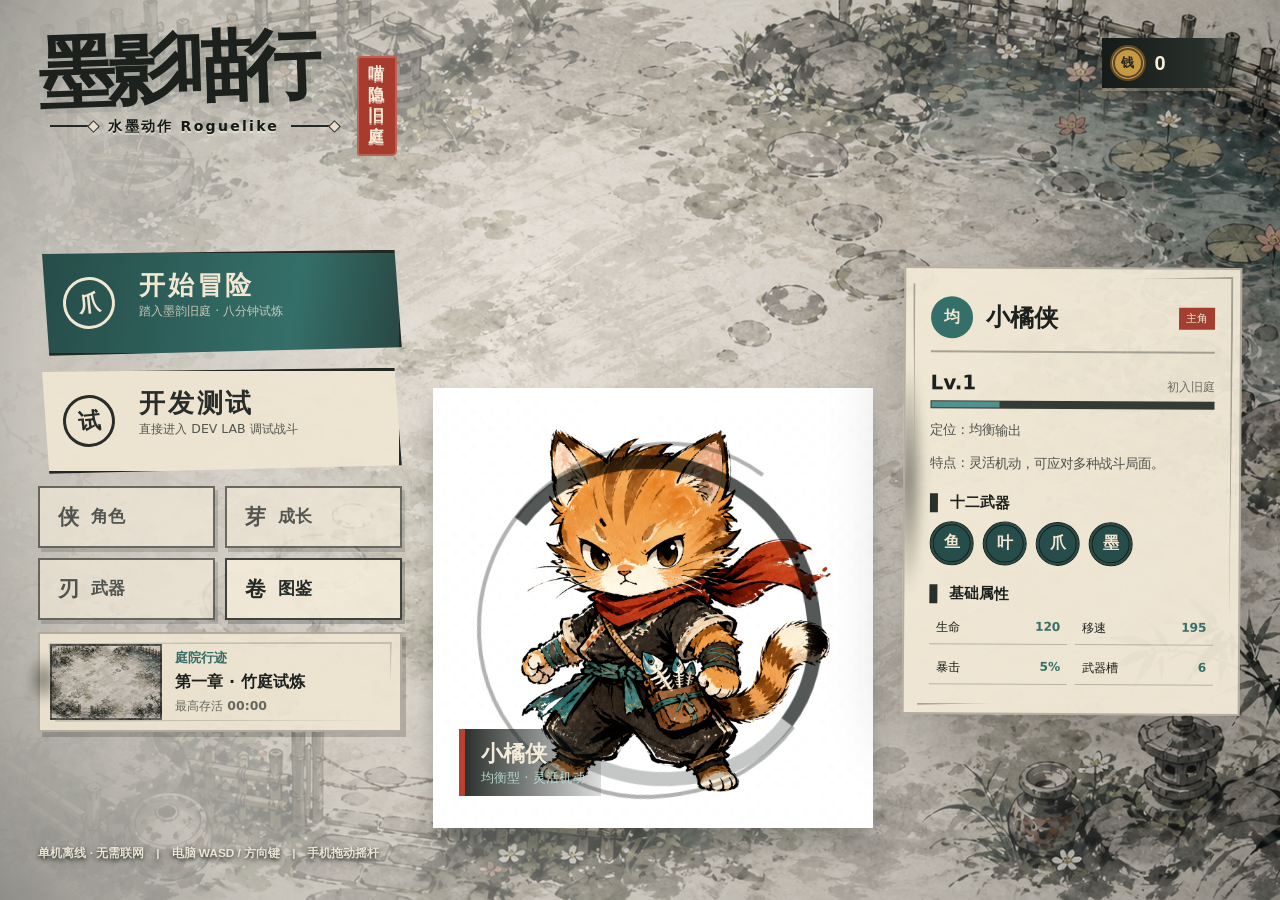
==== commit 61a8887d: "Add files via upload" ====
--- a/index.html
+++ b/index.html
@@ -6,7 +6,7 @@
   <meta name="theme-color" content="#e9dfc9" />
   <title>喵勇者：墨韵庭院</title>
   <link rel="icon" href="data:image/svg+xml,%3Csvg xmlns='http://www.w3.org/2000/svg' viewBox='0 0 64 64'%3E%3Crect width='64' height='64' rx='8' fill='%23efe6d2'/%3E%3Cpath d='M18 20 24 8l8 10 8-10 7 13c7 14-1 31-15 31S11 35 18 20Z' fill='%23d88336' stroke='%231d211d' stroke-width='5'/%3E%3C/svg%3E" />
-  <link rel="stylesheet" href="styles.css" />
+  <link rel="stylesheet" href="styles.css?v=1.3" />
 </head>
 <body>
   <main id="app">
@@ -17,24 +17,45 @@
 
     <section id="menu" class="screen active">
       <div class="menu-ink"></div>
-      <div class="brand-card ink-panel">
-        <div class="brand-copy">
-          <p class="eyebrow">动漫水墨动作肉鸽 · P0 纵向切片</p>
-          <h1><span>喵勇者</span><small>墨韵庭院</small></h1>
-          <p class="subtitle">踏入旧庭，以鱼骨墨针、流叶回锋、爪痕剑气与铃线追魂，击散失控的墨灵怪潮。</p>
-          <div class="seal-row"><span>自动瞄准</span><span>移动走位</span><span>七级终极</span></div>
+      <div class="home-shell">
+        <header class="home-brand">
+          <div class="logo-lockup"><h1><span>墨影喵行</span></h1><div class="logo-sub"><i></i><b>水墨动作 Roguelike</b><i></i></div><em>喵隐旧庭</em></div>
+          <div class="profile-coins" aria-label="庭院铜钱"><span>钱</span><b id="profileCoins">0</b></div>
+        </header>
+
+        <div class="home-actions">
+          <button id="startButton" class="home-big-action primary-home"><span class="paw-mark">爪</span><b>开始冒险</b><small>踏入墨韵旧庭 · 八分钟试炼</small></button>
+          <button id="devStartButton" class="home-big-action dev-home"><span class="paw-mark">试</span><b>开发测试</b><small>直接进入 DEV LAB 调试战斗</small></button>
+          <div class="home-nav" aria-label="功能入口">
+            <button class="home-nav-item" disabled title="后续版本开放"><span>侠</span><b>角色</b></button>
+            <button class="home-nav-item" disabled title="后续版本开放"><span>芽</span><b>成长</b></button>
+            <button class="home-nav-item" disabled title="武器在战斗升级与开发测试中配置"><span>刃</span><b>武器</b></button>
+            <button id="howButton" class="home-nav-item"><span>卷</span><b>图鉴</b></button>
+          </div>
+          <div class="save-card ink-panel">
+            <div class="save-thumb" aria-hidden="true"></div>
+            <div><small>庭院行迹</small><b>第一章 · 竹庭试炼</b><span>最高存活 <strong id="bestTime">00:00</strong></span></div>
+          </div>
         </div>
-        <div class="hero-showcase">
-          <img src="assets/art/hero-balanced.png" alt="均衡型橘猫侠客" />
-          <div class="brush-name"><b>小橘侠</b><small>均衡型 · 万金油</small></div>
+
+        <div class="home-hero" aria-label="当前角色小橘侠">
+          <div class="hero-ink-ring"></div>
+          <img src="assets/art/hero-balanced.png" alt="水墨 Q 版橘猫侠客小橘侠" />
+          <div class="hero-caption"><b>小橘侠</b><small>均衡型 · 灵活机动</small></div>
         </div>
-        <div class="selection-grid">
-          <button class="select-card selected" data-select="hero"><span class="stamp">侠</span><span><b>均衡型 · 小橘侠</b><small>6 武器槽 · 2 固定装置槽</small></span></button>
-          <button class="select-card selected" data-select="map"><span class="stamp teal">庭</span><span><b>墨韵旧庭</b><small>教学地图 · 青碧点色</small></span></button>
-        </div>
-        <div class="menu-actions"><button id="startButton" class="primary">挥笔入阵</button><button id="howButton" class="secondary">玩法说明</button><button id="devStartButton" class="dev-entry">开发测试</button></div>
-        <div class="profile-strip"><span>最高存活 <b id="bestTime">00:00</b></span><span>庭院铜钱 <b id="profileCoins">0</b></span></div>
-        <p class="controls-hint">电脑：WASD / 方向键移动 · 手机：拖动左下摇杆 · P / Esc 暂停</p>
+
+        <aside class="character-scroll ink-panel">
+          <div class="scroll-heading"><span>均</span><b>小橘侠</b><em>主角</em></div>
+          <div class="scroll-level"><b>Lv.1</b><span>初入旧庭</span></div>
+          <div class="scroll-progress"><i></i></div>
+          <p>定位：均衡输出</p><p>特点：灵活机动，可应对多种战斗局面。</p>
+          <h3>十二武器</h3>
+          <div class="scroll-skills" aria-label="代表武器"><span>鱼</span><span>叶</span><span>爪</span><span>墨</span></div>
+          <h3>基础属性</h3>
+          <div class="scroll-stats"><span>生命 <b>120</b></span><span>移速 <b>195</b></span><span>暴击 <b>5%</b></span><span>武器槽 <b>6</b></span></div>
+        </aside>
+
+        <p class="home-footnote">单机离线 · 无需联网　|　电脑 WASD / 方向键　|　手机拖动摇杆</p>
       </div>
     </section>
 
@@ -73,8 +94,8 @@
     <aside id="devLab" class="dev-lab hidden" aria-label="开发者测试台"><header class="dev-header"><div><small>DEVELOPER TOOLS</small><strong>INK COMBAT LAB</strong></div><button id="devClose" aria-label="关闭开发者测试台">×</button></header><div id="devLabContent" class="dev-content"></div></aside>
     <div id="rotateNotice">横屏可获得更宽的庭院视野</div>
   </main>
-  <script src="game-data.js"></script>
-  <script src="game.js"></script>
-  <script src="devtools.js"></script>
+  <script src="game-data.js?v=1.3"></script>
+  <script src="game.js?v=1.3"></script>
+  <script src="devtools.js?v=1.3"></script>
 </body>
 </html>
--- a/styles.css
+++ b/styles.css
@@ -169,3 +169,56 @@
 }
 
 @media (prefers-reduced-motion: reduce) { *,*::before,*::after { animation-duration:.01ms!important;animation-iteration-count:1!important;scroll-behavior:auto!important; } }
+
+/* Latest ink-adventure home screen */
+#menu { padding: 0; overflow: hidden; background: #d8cfbc; }
+#menu .menu-ink { background: linear-gradient(90deg,rgba(238,231,215,.96) 0%,rgba(238,231,215,.46) 39%,rgba(32,40,35,.18) 100%), url("assets/art/garden-arena.png") center/cover; filter: saturate(.56) contrast(1.02); }
+#menu .menu-ink::after { content:""; position:absolute; inset:0; background:radial-gradient(circle at 55% 45%,transparent 24%,rgba(21,27,24,.16) 78%,rgba(17,22,20,.42)); mix-blend-mode:multiply; }
+.home-shell { position:relative; width:min(100%,1760px); height:100%; margin:auto; padding:clamp(24px,3vw,54px); display:grid; grid-template-columns:minmax(310px,430px) minmax(440px,1fr) minmax(285px,370px); grid-template-rows:auto minmax(0,1fr) auto; gap:18px clamp(18px,2.4vw,44px); z-index:2; }
+.home-brand { grid-column:1/-1; grid-row:1; display:flex; align-items:flex-start; justify-content:space-between; pointer-events:none; z-index:4; }
+.logo-lockup { position:relative; width:max-content; color:#151a17; text-shadow:0 2px rgba(248,241,227,.6); }
+.logo-lockup h1 span { font-size:clamp(3.3rem,6vw,6.5rem); line-height:.8; letter-spacing:-.11em; font-weight:900; transform:rotate(-2deg); text-shadow:5px 5px 0 rgba(31,37,32,.08); }
+.logo-sub { display:flex; align-items:center; gap:12px; margin:17px 0 0 12px; font-size:clamp(.74rem,1.1vw,1rem); letter-spacing:.16em; }
+.logo-sub i { width:46px; height:2px; background:#222824; position:relative; }.logo-sub i::after { content:""; position:absolute; width:7px; height:7px; right:-2px; top:-3px; border:1px solid #222824; transform:rotate(45deg); background:#e7deca; }
+.logo-lockup em { position:absolute; right:-60px; top:18px; width:40px; padding:8px 6px; color:#f4ead4; background:#a63b2e; font-style:normal; font-weight:900; letter-spacing:.12em; text-align:center; border-radius:4px 2px 5px 3px; box-shadow:inset 0 0 0 2px rgba(255,242,217,.22); }
+.profile-coins { display:flex; align-items:center; gap:9px; min-width:140px; padding:7px 18px 7px 8px; color:#f6edda; background:linear-gradient(90deg,#151b18,#28302b 72%,transparent); font-family:Georgia,"Microsoft YaHei",sans-serif; font-size:1.25rem; box-shadow:0 3px 0 rgba(242,225,190,.24); }
+.profile-coins span { display:grid; place-items:center; width:36px; height:36px; color:#24251f; background:#c69a45; border:5px double #5d4726; border-radius:50%; font:900 13px "KaiTi"; }
+.home-actions { grid-column:1; grid-row:2; align-self:center; display:grid; gap:12px; z-index:5; }
+.home-big-action { min-height:88px; display:grid; grid-template-columns:62px 1fr; grid-template-rows:1fr 1fr; column-gap:14px; padding:15px 22px; text-align:left; border:3px solid #222824; clip-path:polygon(1% 4%,98% 0,100% 92%,3% 100%); box-shadow:6px 7px 0 rgba(26,30,27,.22); }
+.home-big-action .paw-mark { grid-row:1/3; align-self:center; display:grid; place-items:center; width:52px; height:52px; border:3px solid currentColor; border-radius:50%; font-size:1.4rem; font-weight:900; transform:rotate(-6deg); }
+.home-big-action b { align-self:end; font-size:clamp(1.5rem,2vw,2rem); letter-spacing:.1em; }.home-big-action small { color:inherit; opacity:.78; font-size:.78rem; }
+.primary-home { color:#f1e7d2; background:linear-gradient(100deg,#264c48,#356f69 70%,#294844); }.dev-home { color:#292d29; background:rgba(239,230,210,.92); }.home-big-action:hover { transform:translateY(-3px) rotate(-.2deg); filter:brightness(1.04); }
+.home-nav { display:grid; grid-template-columns:1fr 1fr; gap:10px; }
+.home-nav-item { min-height:62px; display:flex; align-items:center; gap:12px; padding:10px 18px; color:#252a26; background:rgba(244,236,218,.9); border:2px solid rgba(27,31,28,.82); box-shadow:3px 4px 0 rgba(25,29,26,.23); font-size:1.05rem; font-weight:900; }
+.home-nav-item span { font-size:1.3rem; }.home-nav-item:disabled { cursor:not-allowed; opacity:.72; }.home-nav-item:not(:disabled):hover { color:#f3ead8; background:#315e59; }
+.save-card { display:grid; grid-template-columns:112px 1fr; gap:13px; min-height:98px; padding:10px; background:rgba(239,230,210,.9); box-shadow:4px 5px 0 rgba(25,29,26,.2); }
+.save-thumb { min-height:76px; background:linear-gradient(rgba(34,50,43,.08),rgba(34,50,43,.15)),url("assets/art/garden-arena.png") center/cover; border:2px solid rgba(30,34,30,.6); filter:saturate(.6); }.save-card > div:last-child { display:grid; align-content:center; gap:5px; }.save-card small { color:#376d67; font-weight:900; }.save-card b { font-size:1rem; }.save-card span { color:#66685f; font-size:.78rem; }
+.home-hero { grid-column:2; grid-row:1/3; position:relative; min-width:0; display:grid; place-items:end center; align-self:stretch; z-index:3; pointer-events:none; }
+.home-hero img { position:relative; width:min(100%,680px); height:min(78vh,820px); object-fit:contain; object-position:center bottom; mix-blend-mode:multiply; filter:contrast(1.08) saturate(.86) drop-shadow(0 18px 12px rgba(23,27,24,.28)); z-index:2; }
+.hero-ink-ring { position:absolute; left:50%; bottom:5%; width:min(76%,540px); aspect-ratio:1; transform:translateX(-50%) rotate(-8deg); border:14px solid rgba(25,30,27,.74); border-left-color:transparent; border-bottom-color:rgba(25,30,27,.25); border-radius:47% 53% 45% 55%; filter:blur(.5px); z-index:1; }
+.hero-ink-ring::after { content:""; position:absolute; inset:-24px; border:4px solid rgba(32,38,34,.35); border-right-color:transparent; border-radius:54% 46% 51% 49%; }
+.hero-caption { position:absolute; left:6%; bottom:4%; display:grid; padding:9px 16px; color:#f3ead8; background:linear-gradient(90deg,rgba(25,32,28,.92),rgba(25,32,28,.15)); border-left:6px solid #b8422f; z-index:4; }.hero-caption b { font-size:1.4rem; }.hero-caption small { color:#b7d5cc; }
+.character-scroll { grid-column:3; grid-row:2; align-self:center; max-height:min(67vh,620px); padding:28px 25px; background:rgba(242,233,214,.94); transform:rotate(.35deg); overflow:auto; z-index:5; }
+.character-scroll::before { inset:7px; border-color:rgba(28,31,28,.34); }.scroll-heading { display:grid; grid-template-columns:46px 1fr auto; align-items:center; gap:9px; padding-bottom:12px; border-bottom:2px solid rgba(31,35,31,.35); }.scroll-heading span { display:grid; place-items:center; width:42px; height:42px; color:#f1e7d2; background:#356f69; border-radius:50%; font-weight:900; }.scroll-heading b { font-size:1.5rem; }.scroll-heading em { padding:4px 7px; color:#f2e7d2; background:#a33e31; font-style:normal; font-size:.68rem; }
+.scroll-level { display:flex; justify-content:space-between; align-items:end; margin:18px 0 6px; }.scroll-level b { font-size:1.25rem; }.scroll-level span { color:#696b63; font-size:.75rem; }.scroll-progress { height:8px; padding:1px; background:#363a35; }.scroll-progress i { display:block; width:24%; height:100%; background:#4f928f; }.character-scroll p { margin:12px 0; color:#4f514b; line-height:1.55; font-size:.84rem; }.character-scroll h3 { margin:19px 0 9px; padding-left:12px; border-left:8px solid #28302c; font-size:.92rem; }
+.scroll-skills { display:flex; gap:9px; }.scroll-skills span { display:grid; place-items:center; width:44px; height:44px; color:#f0e6d2; background:#264d49; border:4px double #18201d; border-radius:50%; font-weight:900; }.scroll-stats { display:grid; grid-template-columns:1fr 1fr; gap:8px; font-size:.76rem; }.scroll-stats span { padding:7px; border-bottom:1px solid rgba(34,37,33,.26); }.scroll-stats b { float:right; color:#356f69; }
+.home-footnote { grid-column:1/-1; grid-row:3; align-self:end; margin:0; color:#ece5d6; font:700 .74rem "Microsoft YaHei",sans-serif; text-shadow:0 2px 4px #1c211e; z-index:5; }
+
+/* Movement transform isolation and new weapon visuals */
+.entity.player { --facing:1; }.entity.player.moving { animation:none; }.entity.player img { transform:scaleX(var(--facing)); transform-origin:50% 70%; }.entity.player.moving img { animation:hero-step .32s ease-in-out infinite alternate; }
+.projectile.inkball { width:24px; height:24px; border-radius:48% 52% 44% 56%; background:#252823; color:#252823; box-shadow:0 0 0 3px rgba(184,66,47,.32); }.projectile.returnblade { width:27px; height:11px; border-radius:90% 10% 80% 20%; background:#3b7b76; color:#3b7b76; box-shadow:0 0 0 2px rgba(239,230,210,.75); }
+.orbit-blade { width:28px; height:9px; border-radius:90% 10% 80% 20%; background:#ad853d; color:#ad853d; box-shadow:0 0 0 2px rgba(245,237,220,.72); z-index:12; }
+.player-zone { z-index:2; border-radius:48% 52% 45% 55%; mix-blend-mode:multiply; pointer-events:none; }.player-zone.mist { border:4px solid rgba(56,70,93,.42); background:radial-gradient(circle,transparent 20%,rgba(56,70,93,.08) 46%,rgba(56,70,93,.24)); box-shadow:inset 0 0 26px rgba(56,70,93,.18); }.player-zone.sigil { border:5px double rgba(184,66,47,.62); background:radial-gradient(circle,rgba(184,66,47,.14) 0 7%,transparent 8% 50%,rgba(184,66,47,.08)); }.player-zone.sigil::after { content:""; position:absolute; inset:22%; border:3px solid rgba(184,66,47,.4); transform:rotate(28deg); }
+@keyframes hero-step { from { transform:scaleX(var(--facing)) translateY(0) rotate(0); } to { transform:scaleX(var(--facing)) translateY(-3px) rotate(1deg); } }
+
+@media (max-width: 980px) {
+  .home-shell { grid-template-columns:minmax(270px,350px) 1fr; padding:28px; }.home-hero { grid-column:2; }.character-scroll { display:none; }.home-actions { grid-column:1; }.home-footnote { grid-column:1/-1; }
+}
+@media (max-width: 720px) {
+  #menu { overflow:auto; }.home-shell { min-height:100%; height:auto; display:flex; flex-direction:column; gap:14px; padding:18px 15px 24px; overflow-y:auto; }.home-brand { min-height:105px; }.logo-lockup h1 span { font-size:3.7rem; }.logo-sub { margin-top:12px; font-size:.7rem; }.logo-sub i { width:24px; }.logo-lockup em { right:-46px; top:6px; width:34px; font-size:.7rem; }.profile-coins { min-width:94px; padding-right:9px; font-size:.9rem; }.profile-coins span { width:29px; height:29px; }
+  .home-hero { order:2; min-height:330px; height:43vh; width:100%; }.home-hero img { height:100%; width:100%; }.hero-ink-ring { width:min(76vw,400px); }.hero-caption { left:3%; bottom:2%; }.character-scroll { display:block; order:3; width:100%; max-height:none; padding:20px; transform:none; }.character-scroll p,.character-scroll h3,.scroll-stats { display:none; }.scroll-heading { border:0; }.scroll-level { margin:9px 0 5px; }.scroll-skills { position:absolute; right:18px; bottom:17px; }.scroll-skills span { width:38px; height:38px; }
+  .home-actions { order:4; width:100%; }.home-big-action { min-height:76px; }.home-nav { grid-template-columns:repeat(2,1fr); }.save-card { order:-1; }.home-footnote { order:5; text-align:center; color:#f2ebdd; }
+}
+@media (max-width: 420px) {
+  .home-brand { min-height:92px; }.logo-lockup h1 span { font-size:3rem; }.logo-sub { letter-spacing:.06em; }.logo-lockup em { display:none; }.profile-coins { position:absolute; right:0; top:0; }.home-hero { min-height:285px; }.hero-caption { padding:6px 10px; }.hero-caption b { font-size:1rem; }.character-scroll { padding:15px; }.scroll-skills { position:static; margin-top:8px; }.home-nav-item { min-height:54px; padding:8px 12px; }.save-card { grid-template-columns:92px 1fr; }.home-footnote { font-size:.62rem; }
+}
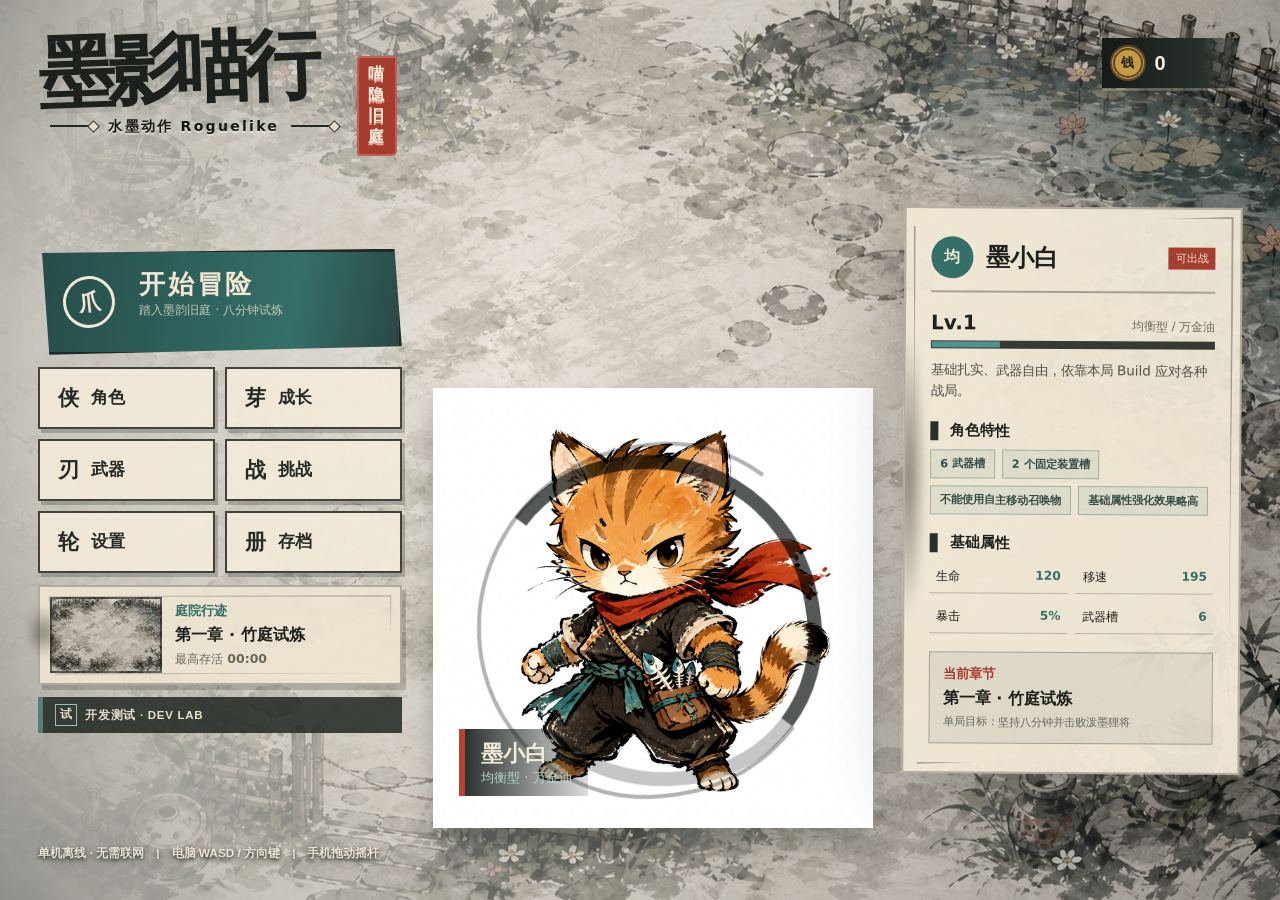
==== commit 1532e136: "Add files via upload" ====
--- a/index.html
+++ b/index.html
@@ -6,7 +6,7 @@
   <meta name="theme-color" content="#e9dfc9" />
   <title>喵勇者：墨韵庭院</title>
   <link rel="icon" href="data:image/svg+xml,%3Csvg xmlns='http://www.w3.org/2000/svg' viewBox='0 0 64 64'%3E%3Crect width='64' height='64' rx='8' fill='%23efe6d2'/%3E%3Cpath d='M18 20 24 8l8 10 8-10 7 13c7 14-1 31-15 31S11 35 18 20Z' fill='%23d88336' stroke='%231d211d' stroke-width='5'/%3E%3C/svg%3E" />
-  <link rel="stylesheet" href="styles.css?v=1.3" />
+  <link rel="stylesheet" href="styles.css?v=2.0" />
 </head>
 <body>
   <main id="app">
@@ -24,35 +24,39 @@
         </header>
 
         <div class="home-actions">
+          <button id="continueButton" class="home-big-action continue-home hidden"><span class="paw-mark">续</span><b>继续游戏</b><small>返回最近一次庭院行迹</small></button>
           <button id="startButton" class="home-big-action primary-home"><span class="paw-mark">爪</span><b>开始冒险</b><small>踏入墨韵旧庭 · 八分钟试炼</small></button>
-          <button id="devStartButton" class="home-big-action dev-home"><span class="paw-mark">试</span><b>开发测试</b><small>直接进入 DEV LAB 调试战斗</small></button>
           <div class="home-nav" aria-label="功能入口">
-            <button class="home-nav-item" disabled title="后续版本开放"><span>侠</span><b>角色</b></button>
-            <button class="home-nav-item" disabled title="后续版本开放"><span>芽</span><b>成长</b></button>
-            <button class="home-nav-item" disabled title="武器在战斗升级与开发测试中配置"><span>刃</span><b>武器</b></button>
-            <button id="howButton" class="home-nav-item"><span>卷</span><b>图鉴</b></button>
+            <button id="characterButton" class="home-nav-item"><span>侠</span><b>角色</b></button>
+            <button id="growthButton" class="home-nav-item"><span>芽</span><b>成长</b></button>
+            <button id="weaponButton" class="home-nav-item"><span>刃</span><b>武器</b></button>
+            <button id="howButton" class="home-nav-item"><span>战</span><b>挑战</b></button>
+            <button id="settingsButton" class="home-nav-item"><span>轮</span><b>设置</b></button>
+            <button id="saveButton" class="home-nav-item"><span>册</span><b>存档</b></button>
           </div>
           <div class="save-card ink-panel">
             <div class="save-thumb" aria-hidden="true"></div>
             <div><small>庭院行迹</small><b>第一章 · 竹庭试炼</b><span>最高存活 <strong id="bestTime">00:00</strong></span></div>
           </div>
+          <button id="devStartButton" class="home-dev-link"><span>试</span>开发测试 · DEV LAB</button>
         </div>
 
-        <div class="home-hero" aria-label="当前角色小橘侠">
+        <div id="homeHero" class="home-hero" data-character="moxiaobai" aria-label="当前角色墨小白">
           <div class="hero-ink-ring"></div>
-          <img src="assets/art/hero-balanced.png" alt="水墨 Q 版橘猫侠客小橘侠" />
-          <div class="hero-caption"><b>小橘侠</b><small>均衡型 · 灵活机动</small></div>
+          <img id="homeHeroImage" src="assets/art/hero-balanced.png" alt="Q版动漫水墨猫侠墨小白" />
+          <div class="hero-caption"><b id="heroCaptionName">墨小白</b><small id="heroCaptionRole">均衡型 · 万金油</small></div>
         </div>
 
         <aside class="character-scroll ink-panel">
-          <div class="scroll-heading"><span>均</span><b>小橘侠</b><em>主角</em></div>
-          <div class="scroll-level"><b>Lv.1</b><span>初入旧庭</span></div>
+          <div class="scroll-heading"><span id="homeCharacterMark">均</span><b id="homeCharacterName">墨小白</b><em id="homeCharacterStatus">可出战</em></div>
+          <div class="scroll-level"><b>Lv.1</b><span id="homeCharacterRole">均衡型 / 万金油</span></div>
           <div class="scroll-progress"><i></i></div>
-          <p>定位：均衡输出</p><p>特点：灵活机动，可应对多种战斗局面。</p>
-          <h3>十二武器</h3>
-          <div class="scroll-skills" aria-label="代表武器"><span>鱼</span><span>叶</span><span>爪</span><span>墨</span></div>
+          <p id="homeCharacterSummary">基础扎实、武器自由，依靠本局 Build 应对各种战局。</p>
+          <h3>角色特性</h3>
+          <div id="homeCharacterTraits" class="scroll-traits"><span>6 武器槽</span><span>2 固定装置槽</span></div>
           <h3>基础属性</h3>
-          <div class="scroll-stats"><span>生命 <b>120</b></span><span>移速 <b>195</b></span><span>暴击 <b>5%</b></span><span>武器槽 <b>6</b></span></div>
+          <div class="scroll-stats"><span>生命 <b id="homeStatHp">120</b></span><span>移速 <b id="homeStatSpeed">195</b></span><span>暴击 <b id="homeStatCrit">5%</b></span><span>武器槽 <b id="homeStatWeapons">6</b></span></div>
+          <div class="chapter-card"><small>当前章节</small><b>第一章 · 竹庭试炼</b><span>单局目标：坚持八分钟并击败泼墨狸将</span></div>
         </aside>
 
         <p class="home-footnote">单机离线 · 无需联网　|　电脑 WASD / 方向键　|　手机拖动摇杆</p>
@@ -61,16 +65,20 @@
 
     <section id="howPanel" class="modal hidden" role="dialog" aria-modal="true">
       <div class="panel compact ink-panel">
-        <button class="close" data-close="howPanel" aria-label="关闭">×</button><p class="eyebrow">入门卷</p><h2>只管走位，武器自动出手</h2>
+        <button class="close" data-close="howPanel" aria-label="关闭">×</button><p class="eyebrow">挑战 · 第一章</p><h2>竹庭试炼</h2>
         <div class="how-grid">
-          <article><span class="ink-glyph">走</span><b>移动避险</b><p>控制小橘侠走位，攻击会自动寻找目标。</p></article>
+          <article><span class="ink-glyph">走</span><b>移动避险</b><p>控制墨小白走位，攻击会自动寻找目标。</p></article>
           <article><span class="ink-glyph teal">墨</span><b>建立 Build</b><p>升级时三选一，武器到 Lv.7 会发生机制质变。</p></article>
           <article><span class="ink-glyph gold">拾</span><b>收集墨露</b><p>击散敌人后拾取经验、铜钱与回复。</p></article>
           <article><span class="ink-glyph red">危</span><b>认清预警</b><p>朱红地面笔痕是敌方危险区，优先躲避。</p></article>
         </div>
-        <button class="primary wide" data-close="howPanel">收卷，准备出发</button>
+        <button class="primary wide" data-close="howPanel">收卷，准备挑战</button>
       </div>
     </section>
+
+    <section id="characterPanel" class="modal hidden" role="dialog" aria-modal="true" aria-labelledby="characterPanelTitle"><div class="panel character-panel ink-panel"><button class="close" data-close="characterPanel" aria-label="关闭">×</button><p class="eyebrow">角色</p><h2 id="characterPanelTitle">三位猫侠 · 三种战斗方式</h2><p class="panel-note">墨小白现已可出战；赤痕与青砚先展示正式配置，机制仍在开发中。</p><div id="characterChoices" class="character-choice-grid"></div></div></section>
+
+    <section id="infoPanel" class="modal hidden" role="dialog" aria-modal="true" aria-labelledby="infoTitle"><div class="panel info-panel ink-panel"><button class="close" data-close="infoPanel" aria-label="关闭">×</button><p id="infoKicker" class="eyebrow">庭院卷册</p><h2 id="infoTitle">功能信息</h2><div id="infoBody" class="info-body"></div><button class="secondary wide" data-close="infoPanel">收起卷册</button></div></section>
 
     <section id="upgradePanel" class="modal hidden" role="dialog" aria-modal="true"><div class="panel upgrade-panel ink-panel"><div class="panel-heading"><div><p class="eyebrow">墨意提升</p><h2>选择一道新笔势</h2></div><button id="rerollButton" class="reroll">换一卷 <b id="rerollCount">2</b></button></div><div id="upgradeChoices" class="upgrade-grid"></div></div></section>
 
@@ -83,7 +91,7 @@
     <section id="resultPanel" class="screen hidden"><div class="result-card ink-panel"><div id="resultBadge" class="result-badge">胜</div><p id="resultKicker" class="eyebrow">墨战落幕</p><h2 id="resultTitle">旧庭重归宁静</h2><p id="resultLine" class="result-line">最后一笔落下，群墨归纸。</p><div id="resultStats" class="stats-grid"></div><div id="resultBuild" class="result-build"></div><div class="menu-actions"><button id="againButton" class="primary">再入一局</button><button id="menuButton" class="secondary">返回首页</button></div></div></section>
 
     <div id="hud" class="hud hidden">
-      <div class="hud-top"><div class="hero-status paper-strip"><span class="mini-portrait"><img src="assets/art/hero-balanced.png" alt="" /></span><div class="health-wrap"><span>小橘侠</span><div class="bar health"><i id="healthBar"></i></div><b id="healthText">120 / 120</b></div></div><div class="timer paper-strip"><small id="phaseLabel">快速成型</small><b id="timerText">08:00</b></div><button id="pauseButton" aria-label="暂停">Ⅱ</button></div>
+      <div class="hud-top"><div class="hero-status paper-strip"><span class="mini-portrait"><img id="hudHeroImage" src="assets/art/hero-balanced.png" alt="" /></span><div class="health-wrap"><span id="hudHeroName">墨小白</span><div class="bar health"><i id="healthBar"></i></div><b id="healthText">120 / 120</b></div></div><div class="timer paper-strip"><small id="phaseLabel">快速成型</small><b id="timerText">08:00</b></div><button id="pauseButton" aria-label="暂停">Ⅱ</button></div>
       <div id="bossHud" class="boss-hud hidden"><span id="bossName">泼墨狸将 · 第一阶段</span><div class="bar boss"><i id="bossBar"></i></div></div>
       <div class="hud-bottom paper-strip"><div class="level-badge">境 <b id="levelText">1</b></div><div class="bar xp"><i id="xpBar"></i></div><div class="coin-hud">钱 <b id="coinText">0</b></div></div>
       <div id="objectiveToast" class="objective-toast hidden"></div><div id="weaponDock" class="weapon-dock"></div>
@@ -94,8 +102,8 @@
     <aside id="devLab" class="dev-lab hidden" aria-label="开发者测试台"><header class="dev-header"><div><small>DEVELOPER TOOLS</small><strong>INK COMBAT LAB</strong></div><button id="devClose" aria-label="关闭开发者测试台">×</button></header><div id="devLabContent" class="dev-content"></div></aside>
     <div id="rotateNotice">横屏可获得更宽的庭院视野</div>
   </main>
-  <script src="game-data.js?v=1.3"></script>
-  <script src="game.js?v=1.3"></script>
-  <script src="devtools.js?v=1.3"></script>
+  <script src="game-data.js?v=2.0"></script>
+  <script src="game.js?v=2.0"></script>
+  <script src="devtools.js?v=2.0"></script>
 </body>
 </html>
--- a/styles.css
+++ b/styles.css
@@ -222,3 +222,31 @@
 @media (max-width: 420px) {
   .home-brand { min-height:92px; }.logo-lockup h1 span { font-size:3rem; }.logo-sub { letter-spacing:.06em; }.logo-lockup em { display:none; }.profile-coins { position:absolute; right:0; top:0; }.home-hero { min-height:285px; }.hero-caption { padding:6px 10px; }.hero-caption b { font-size:1rem; }.character-scroll { padding:15px; }.scroll-skills { position:static; margin-top:8px; }.home-nav-item { min-height:54px; padding:8px 12px; }.save-card { grid-template-columns:92px 1fr; }.home-footnote { font-size:.62rem; }
 }
+
+/* Q-style anime ink compatibility upgrade */
+.continue-home { color:#f4ead6; background:linear-gradient(100deg,#27312d,#47554e); }
+.home-big-action:disabled,.home-big-action.locked-home { cursor:not-allowed; filter:grayscale(.45); opacity:.72; transform:none; }
+.home-dev-link { min-height:34px; padding:7px 12px; color:#e8dfce; background:rgba(29,35,31,.83); border-left:5px solid #547f78; text-align:left; font:800 .72rem ui-monospace,Consolas,"Microsoft YaHei",sans-serif; letter-spacing:.06em; }
+.home-dev-link span { display:inline-grid; place-items:center; width:22px; height:22px; margin-right:8px; border:1px solid #9bc1b6; }
+.scroll-traits { display:flex; flex-wrap:wrap; gap:7px; }.scroll-traits span { padding:6px 9px; color:#344c47; background:rgba(78,137,129,.1); border:1px solid rgba(47,92,85,.34); font-size:.7rem; font-weight:900; }
+.chapter-card { display:grid; gap:5px; margin-top:18px; padding:13px; background:rgba(55,70,63,.08); border:1px solid rgba(31,36,32,.3); }.chapter-card small { color:#a43d30; font-weight:900; }.chapter-card b { font-size:1rem; }.chapter-card span { color:#676a62; font-size:.7rem; }
+.home-hero[data-character="chihen"] img { filter:grayscale(.2) sepia(.4) hue-rotate(318deg) saturate(1.5) contrast(1.08) drop-shadow(0 18px 12px rgba(67,24,22,.28)); }.home-hero[data-character="qingyan"] img { filter:grayscale(.18) sepia(.25) hue-rotate(165deg) saturate(1.08) contrast(1.05) drop-shadow(0 18px 12px rgba(26,34,57,.28)); }
+.home-hero[data-character="chihen"] .hero-ink-ring { border-color:rgba(118,39,32,.72); border-left-color:transparent; }.home-hero[data-character="qingyan"] .hero-ink-ring { border-color:rgba(55,67,96,.72); border-left-color:transparent; }
+
+.character-panel { width:min(95vw,1180px); }.panel-note { margin:0 0 18px; color:#666960; line-height:1.65; }.character-choice-grid { display:grid; grid-template-columns:repeat(3,1fr); gap:14px; }.character-choice { position:relative; min-width:0; padding:0; overflow:hidden; color:#292d29; background:rgba(247,239,222,.9); border:2px solid rgba(31,35,31,.42); text-align:left; box-shadow:4px 5px 0 rgba(30,33,29,.17); }.character-choice:hover { transform:translateY(-3px); }.character-choice-art { position:relative; display:grid; place-items:center; height:220px; overflow:hidden; background:radial-gradient(circle,rgba(67,121,112,.16),transparent 68%); }.character-choice-art::after { content:""; position:absolute; inset:13% 12%; border:6px solid rgba(45,84,77,.38); border-left-color:transparent; border-radius:50%; transform:rotate(-12deg); }.character-choice-art img { position:relative; width:100%; height:100%; object-fit:contain; mix-blend-mode:multiply; z-index:2; }.character-choice-copy { display:grid; gap:6px; padding:14px; }.character-choice-copy small { width:max-content; padding:3px 7px; color:#f4e9d3; background:#356f69; }.character-choice-copy b { font-size:1.65rem; }.character-choice-copy em { color:#356f69; font-style:normal; font-weight:900; }.character-choice-copy p { min-height:56px; margin:0; color:#5d6159; line-height:1.5; font-size:.78rem; }.character-choice-copy > span { color:#777970; font-size:.68rem; line-height:1.45; }
+.character-choice.vermilion .character-choice-art { background:radial-gradient(circle,rgba(155,58,45,.16),transparent 68%); }.character-choice.vermilion img { filter:grayscale(.2) sepia(.4) hue-rotate(318deg) saturate(1.5); }.character-choice.vermilion .character-choice-copy small { background:#a43e31; }.character-choice.vermilion .character-choice-copy em { color:#a43e31; }.character-choice.indigo .character-choice-art { background:radial-gradient(circle,rgba(56,70,93,.17),transparent 68%); }.character-choice.indigo img { filter:grayscale(.18) sepia(.25) hue-rotate(165deg) saturate(1.08); }.character-choice.indigo .character-choice-copy small { background:#38465d; }.character-choice.indigo .character-choice-copy em { color:#38465d; }.character-choice.is-development::before { content:"开发中"; position:absolute; right:-34px; top:17px; width:124px; padding:5px 0; color:#f5ead5; background:#292e2a; text-align:center; transform:rotate(37deg); z-index:5; font-weight:900; font-size:.7rem; }
+.info-panel { width:min(94vw,900px); }.info-body { min-height:150px; }.paper-message { padding:20px; background:rgba(255,250,238,.65); border:1px solid rgba(31,34,30,.24); }.paper-message b { font-size:1.2rem; }.paper-message p { color:#62665d; line-height:1.75; }.weapon-catalog { display:grid; grid-template-columns:1fr 1fr; gap:9px; max-height:58vh; overflow:auto; padding:3px; }.weapon-catalog article { display:grid; grid-template-columns:48px 1fr; gap:10px; padding:11px; background:rgba(255,250,238,.68); border:1px solid rgba(31,34,30,.22); }.weapon-catalog article > span { display:grid; place-items:center; width:44px; height:44px; color:#f0e6d3; background:#315e59; border:4px double #17201d; border-radius:50%; font-weight:900; }.weapon-catalog article div { display:grid; gap:3px; }.weapon-catalog small { color:#a33e31; }.weapon-catalog p { margin:0; color:#696c63; font-size:.72rem; line-height:1.4; }.save-info { display:grid; grid-template-columns:repeat(3,1fr); gap:10px; }.save-info div { padding:17px; text-align:center; background:rgba(255,250,238,.7); border:1px solid rgba(31,34,30,.24); }.save-info small,.save-info b { display:block; }.save-info b { margin-top:5px; color:#356f69; font-size:1.5rem; }
+
+/* Ink FX interface classes keep effects readable and themeable. */
+.fx-brush-slash { --fx-accent:#2d706b; }.fx-ink-bloom { --fx-accent:#242824; }.fx-flow-line { --fx-accent:#9bbec0; }.fx-water-ring { --fx-accent:#4f928f; }.fx-ink-pool { --fx-accent:#38465d; }.fx-ink-return { --fx-accent:#272b27; }.fx-vermilion-return { --fx-accent:#b8422f; }
+.projectile.fx-brush-slash::after,.projectile.fx-flow-line::after { height:2px; width:32px; background:linear-gradient(90deg,transparent,var(--fx-accent)); }.ink-beam.fx-flow-line { height:4px; box-shadow:0 -1px 0 rgba(248,241,227,.8),0 2px 0 rgba(43,48,44,.22); }.claw-wave.fx-water-ring { border-style:double; border-width:8px; }.ink-burst.fx-ink-bloom { border-radius:42% 58% 37% 63%; }.ink-burst.fx-vermilion-return { box-shadow:0 0 0 2px rgba(184,66,47,.25); }
+
+@media (max-width: 980px) {
+  .character-choice-grid { grid-template-columns:1fr 1fr; }.character-choice:last-child { grid-column:1/-1; }.character-choice-art { height:185px; }
+}
+@media (max-width: 720px) {
+  .home-dev-link { order:6; text-align:center; }.scroll-traits,.chapter-card { display:none; }.character-choice-grid { grid-template-columns:1fr; }.character-choice:last-child { grid-column:auto; }.character-choice { display:grid; grid-template-columns:125px 1fr; }.character-choice-art { height:180px; }.character-choice-copy b { font-size:1.35rem; }.character-choice-copy p { min-height:0; }.weapon-catalog { grid-template-columns:1fr; }.save-info { grid-template-columns:1fr 1fr; }
+}
+@media (max-width: 420px) {
+  .character-choice { grid-template-columns:100px 1fr; }.character-choice-art { height:155px; }.character-choice-copy { padding:10px; }.character-choice-copy p,.character-choice-copy > span { display:none; }.save-info { grid-template-columns:1fr; }
+}
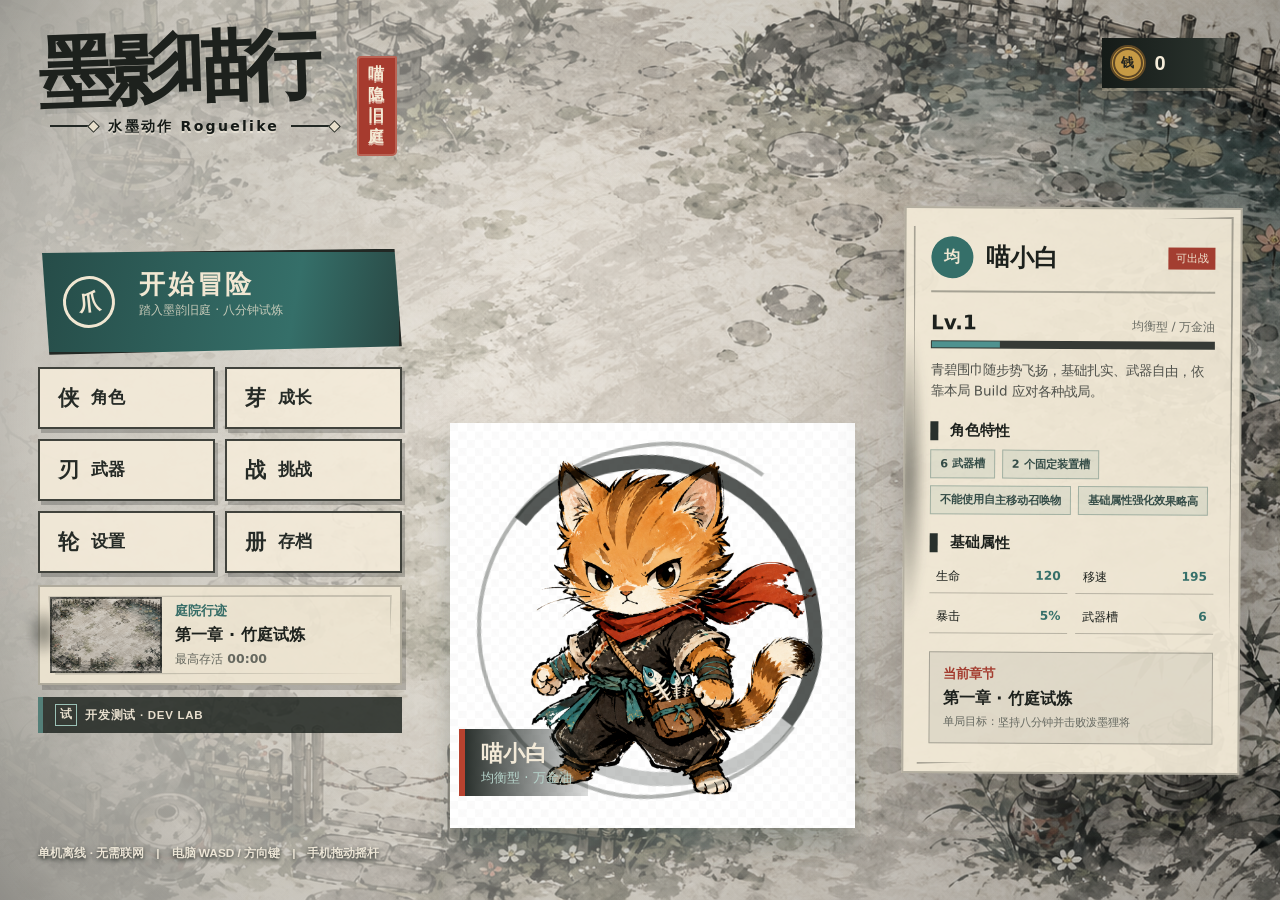
==== commit 380faa09: "Add files via upload" ====
--- a/index.html
+++ b/index.html
@@ -6,7 +6,7 @@
   <meta name="theme-color" content="#e9dfc9" />
   <title>喵勇者：墨韵庭院</title>
   <link rel="icon" href="data:image/svg+xml,%3Csvg xmlns='http://www.w3.org/2000/svg' viewBox='0 0 64 64'%3E%3Crect width='64' height='64' rx='8' fill='%23efe6d2'/%3E%3Cpath d='M18 20 24 8l8 10 8-10 7 13c7 14-1 31-15 31S11 35 18 20Z' fill='%23d88336' stroke='%231d211d' stroke-width='5'/%3E%3C/svg%3E" />
-  <link rel="stylesheet" href="styles.css?v=2.0" />
+  <link rel="stylesheet" href="styles.css?v=2.2" />
 </head>
 <body>
   <main id="app">
@@ -41,14 +41,14 @@
           <button id="devStartButton" class="home-dev-link"><span>试</span>开发测试 · DEV LAB</button>
         </div>
 
-        <div id="homeHero" class="home-hero" data-character="moxiaobai" aria-label="当前角色墨小白">
+        <div id="homeHero" class="home-hero" data-character="moxiaobai" aria-label="当前角色喵小白">
           <div class="hero-ink-ring"></div>
-          <img id="homeHeroImage" src="assets/art/hero-balanced.png" alt="Q版动漫水墨猫侠墨小白" />
-          <div class="hero-caption"><b id="heroCaptionName">墨小白</b><small id="heroCaptionRole">均衡型 · 万金油</small></div>
+          <img id="homeHeroImage" src="assets/art/character-miaoxiaobai-ink.png" alt="Q版动漫水墨猫侠喵小白" />
+          <div class="hero-caption"><b id="heroCaptionName">喵小白</b><small id="heroCaptionRole">均衡型 · 万金油</small></div>
         </div>
 
         <aside class="character-scroll ink-panel">
-          <div class="scroll-heading"><span id="homeCharacterMark">均</span><b id="homeCharacterName">墨小白</b><em id="homeCharacterStatus">可出战</em></div>
+          <div class="scroll-heading"><span id="homeCharacterMark">均</span><b id="homeCharacterName">喵小白</b><em id="homeCharacterStatus">可出战</em></div>
           <div class="scroll-level"><b>Lv.1</b><span id="homeCharacterRole">均衡型 / 万金油</span></div>
           <div class="scroll-progress"><i></i></div>
           <p id="homeCharacterSummary">基础扎实、武器自由，依靠本局 Build 应对各种战局。</p>
@@ -67,7 +67,7 @@
       <div class="panel compact ink-panel">
         <button class="close" data-close="howPanel" aria-label="关闭">×</button><p class="eyebrow">挑战 · 第一章</p><h2>竹庭试炼</h2>
         <div class="how-grid">
-          <article><span class="ink-glyph">走</span><b>移动避险</b><p>控制墨小白走位，攻击会自动寻找目标。</p></article>
+          <article><span class="ink-glyph">走</span><b>移动避险</b><p>控制喵小白走位，攻击会自动寻找目标。</p></article>
           <article><span class="ink-glyph teal">墨</span><b>建立 Build</b><p>升级时三选一，武器到 Lv.7 会发生机制质变。</p></article>
           <article><span class="ink-glyph gold">拾</span><b>收集墨露</b><p>击散敌人后拾取经验、铜钱与回复。</p></article>
           <article><span class="ink-glyph red">危</span><b>认清预警</b><p>朱红地面笔痕是敌方危险区，优先躲避。</p></article>
@@ -76,7 +76,19 @@
       </div>
     </section>
 
-    <section id="characterPanel" class="modal hidden" role="dialog" aria-modal="true" aria-labelledby="characterPanelTitle"><div class="panel character-panel ink-panel"><button class="close" data-close="characterPanel" aria-label="关闭">×</button><p class="eyebrow">角色</p><h2 id="characterPanelTitle">三位猫侠 · 三种战斗方式</h2><p class="panel-note">墨小白现已可出战；赤痕与青砚先展示正式配置，机制仍在开发中。</p><div id="characterChoices" class="character-choice-grid"></div></div></section>
+    <section id="characterPanel" class="modal hidden" role="dialog" aria-modal="true" aria-labelledby="characterPanelTitle"><div class="panel character-panel ink-panel"><button class="close" data-close="characterPanel" aria-label="关闭">×</button><p class="eyebrow">角色</p><h2 id="characterPanelTitle">三位猫侠 · 三种战斗方式</h2><p class="panel-note">三位角色均可出战。赤痕与青砚使用正式立绘；局内形象暂为独立水墨占位，等待后续建模方案。</p><div id="characterChoices" class="character-choice-grid"></div></div></section>
+
+    <section id="growthPanel" class="modal hidden" role="dialog" aria-modal="true" aria-labelledby="growthPanelTitle">
+      <div class="panel growth-panel ink-panel">
+        <button class="close" data-close="growthPanel" aria-label="关闭">×</button>
+        <div class="growth-heading"><div><p class="eyebrow">角色成长 · V2</p><h2 id="growthPanelTitle">三侠墨脉技能树</h2><p>局外成长以机制、专属卡与视觉进化为主；未投入技能树也可正常挑战。</p></div><div class="growth-wallet"><small>可用铜钱</small><b id="growthCoins">0</b></div></div>
+        <div id="growthCharacterTabs" class="growth-tabs" role="tablist"></div>
+        <div class="growth-legend"><span><i class="base"></i>基础</span><span><i class="mechanic"></i>机制</span><span><i class="vfx"></i>视觉</span><span><i class="slot"></i>槽位</span><span><i class="challenge"></i>挑战/突破</span></div>
+        <div id="growthSummary" class="growth-summary"></div>
+        <div id="skillTree" class="skill-tree" aria-live="polite"></div>
+        <footer class="growth-footer"><p id="growthStatus">选择可解锁的节点，效果会在下一局自动生效。</p><button id="growthReset" class="secondary">重置当前角色</button></footer>
+      </div>
+    </section>
 
     <section id="infoPanel" class="modal hidden" role="dialog" aria-modal="true" aria-labelledby="infoTitle"><div class="panel info-panel ink-panel"><button class="close" data-close="infoPanel" aria-label="关闭">×</button><p id="infoKicker" class="eyebrow">庭院卷册</p><h2 id="infoTitle">功能信息</h2><div id="infoBody" class="info-body"></div><button class="secondary wide" data-close="infoPanel">收起卷册</button></div></section>
 
@@ -91,7 +103,8 @@
     <section id="resultPanel" class="screen hidden"><div class="result-card ink-panel"><div id="resultBadge" class="result-badge">胜</div><p id="resultKicker" class="eyebrow">墨战落幕</p><h2 id="resultTitle">旧庭重归宁静</h2><p id="resultLine" class="result-line">最后一笔落下，群墨归纸。</p><div id="resultStats" class="stats-grid"></div><div id="resultBuild" class="result-build"></div><div class="menu-actions"><button id="againButton" class="primary">再入一局</button><button id="menuButton" class="secondary">返回首页</button></div></div></section>
 
     <div id="hud" class="hud hidden">
-      <div class="hud-top"><div class="hero-status paper-strip"><span class="mini-portrait"><img id="hudHeroImage" src="assets/art/hero-balanced.png" alt="" /></span><div class="health-wrap"><span id="hudHeroName">墨小白</span><div class="bar health"><i id="healthBar"></i></div><b id="healthText">120 / 120</b></div></div><div class="timer paper-strip"><small id="phaseLabel">快速成型</small><b id="timerText">08:00</b></div><button id="pauseButton" aria-label="暂停">Ⅱ</button></div>
+      <div class="hud-top"><div class="hero-status paper-strip"><span class="mini-portrait"><img id="hudHeroImage" src="assets/art/character-miaoxiaobai-ink.png" alt="" /></span><div class="health-wrap"><span id="hudHeroName">喵小白</span><div class="bar health"><i id="healthBar"></i></div><b id="healthText">120 / 120</b></div></div><div class="timer paper-strip"><small id="phaseLabel">快速成型</small><b id="timerText">08:00</b></div><button id="pauseButton" aria-label="暂停">Ⅱ</button></div>
+      <div id="characterMechanic" class="character-mechanic hidden" aria-live="polite"></div>
       <div id="bossHud" class="boss-hud hidden"><span id="bossName">泼墨狸将 · 第一阶段</span><div class="bar boss"><i id="bossBar"></i></div></div>
       <div class="hud-bottom paper-strip"><div class="level-badge">境 <b id="levelText">1</b></div><div class="bar xp"><i id="xpBar"></i></div><div class="coin-hud">钱 <b id="coinText">0</b></div></div>
       <div id="objectiveToast" class="objective-toast hidden"></div><div id="weaponDock" class="weapon-dock"></div>
@@ -102,8 +115,8 @@
     <aside id="devLab" class="dev-lab hidden" aria-label="开发者测试台"><header class="dev-header"><div><small>DEVELOPER TOOLS</small><strong>INK COMBAT LAB</strong></div><button id="devClose" aria-label="关闭开发者测试台">×</button></header><div id="devLabContent" class="dev-content"></div></aside>
     <div id="rotateNotice">横屏可获得更宽的庭院视野</div>
   </main>
-  <script src="game-data.js?v=2.0"></script>
-  <script src="game.js?v=2.0"></script>
-  <script src="devtools.js?v=2.0"></script>
+  <script src="game-data.js?v=2.2"></script>
+  <script src="game.js?v=2.2"></script>
+  <script src="devtools.js?v=2.2"></script>
 </body>
 </html>
--- a/styles.css
+++ b/styles.css
@@ -42,6 +42,10 @@
 .entity.player { width: 84px; height: 84px; z-index: 12; }
 .entity.player.moving { animation: hero-step .32s ease-in-out infinite alternate; }
 .entity.player.invulnerable { filter: drop-shadow(0 0 8px rgba(255,255,255,.9)); opacity: .58; }
+.entity.player.character-chihen img { filter:sepia(.18) hue-rotate(320deg) saturate(1.25) contrast(1.08) drop-shadow(0 7px 4px rgba(61,22,20,.3)); }
+.entity.player.character-qingyan img { filter:sepia(.12) hue-rotate(165deg) saturate(.92) contrast(1.05) drop-shadow(0 7px 4px rgba(27,36,57,.3)); }
+.entity.player.character-chihen::after { content:""; position:absolute; inset:17%; opacity:clamp(0,calc(var(--revive-stacks) * .13),.82); background:repeating-linear-gradient(128deg,transparent 0 11px,rgba(184,50,37,.78) 12px 14px,transparent 15px 24px); clip-path:polygon(18% 5%,82% 4%,96% 42%,76% 98%,24% 95%,4% 43%); mix-blend-mode:multiply; }
+.entity.player.shielded::before { content:""; position:absolute; inset:-7px; border:5px double rgba(184,66,47,.78); border-left-color:transparent; border-radius:48% 52% 43% 57%; animation:shield-turn 1.5s linear infinite; }
 .entity.enemy { z-index: 8; }
 .entity.enemy.elite::after { content: ""; position: absolute; inset: 3%; border: 4px solid var(--vermillion); border-radius: 49% 51% 44% 56%; box-shadow: 0 0 0 4px rgba(247, 236, 215, .75); animation: elite-ring .75s ease-in-out infinite alternate; }
 .entity.enemy.crow img { filter: grayscale(.8) sepia(.2) hue-rotate(150deg) contrast(1.1) drop-shadow(0 6px 3px rgba(25,25,20,.25)); }
@@ -49,22 +53,27 @@
 .entity.enemy.residual img { filter: grayscale(.5) sepia(.2) hue-rotate(185deg) brightness(.82) contrast(1.2) drop-shadow(0 6px 3px rgba(25,25,20,.25)); }
 .entity.boss { width: 190px; height: 190px; z-index: 10; }
 .entity.boss.phase-2 img { filter: saturate(1.12) contrast(1.08) drop-shadow(0 0 12px rgba(184, 66, 47, .55)); }
-.entity.dying { animation: ink-return .3s ease-out forwards; }
-
-.projectile { z-index: 13; border-radius: 50%; background: var(--teal); box-shadow: 0 0 0 2px rgba(247,239,222,.82); }
-.projectile::after { content: ""; position: absolute; right: 58%; top: 40%; width: 24px; height: 3px; background: linear-gradient(90deg, transparent, currentColor); transform-origin: right center; opacity: .7; }
+.entity.dying { z-index: 7; }
+.entity.dying img { animation: ink-return .3s ease-out forwards; transform-origin: 50% 72%; }
+.entity.dying::after { display: none; }
+
+.projectile { z-index: 15; border-radius: 50%; color: var(--projectile-color,var(--teal)); background: currentColor; outline: 2px solid rgba(248,241,227,.9); box-shadow: 0 3px 5px rgba(21,26,23,.32); isolation:isolate; }
+.projectile::after { content: ""; position: absolute; right: 58%; top: calc(50% - 2px); width: 34px; height: 4px; background: linear-gradient(90deg, transparent 2%, rgba(248,241,227,.55) 22%, currentColor 76%); clip-path:polygon(0 35%,78% 0,100% 35%,82% 68%,32% 100%); transform-origin: right center; opacity: .9; z-index:-1; }
 .projectile.fishbone { width: 22px; height: 8px; border-radius: 72% 28% 28% 72%; background: #276f74; color: #276f74; }
 .projectile.fishbone::before { content: ""; position: absolute; right: -5px; top: -3px; width: 8px; height: 14px; border-right: 3px solid currentColor; transform: rotate(45deg); }
-.projectile.leaf { width: 18px; height: 10px; border-radius: 100% 0 100% 0; background: #547a58; color: #547a58; animation: leaf-spin .35s linear infinite; }
+.projectile.leaf { width: 18px; height: 10px; border-radius: 100% 0 100% 0; color: #547a58; background:transparent; outline:0; box-shadow:none; }
+.projectile.leaf::before { content:""; position:absolute; inset:-2px; border-radius:100% 0 100% 0; background:linear-gradient(135deg,#1c3b35 0 35%,#5f9383 36% 72%,#e8dfca 73% 80%,#2e6157 81%); box-shadow:0 0 0 2px rgba(247,239,222,.76); animation:leaf-spin .34s linear infinite; }
 .projectile.spark { width: 11px; height: 11px; background: var(--gold); color: var(--gold); }
+.projectile.summon-mouse { width:13px; height:8px; color:#26333b; background:#26333b; }.projectile.summon-crane { width:19px; height:8px; color:#607b9d; background:#607b9d; clip-path:polygon(0 50%,35% 0,51% 38%,72% 4%,100% 50%,71% 96%,51% 63%,34% 100%); }
 .enemy-shot { z-index: 9; width: 14px; height: 14px; border-radius: 50% 44% 54% 46%; background: #242723; box-shadow: 0 0 0 3px rgba(184,66,47,.48); }
 .enemy-shot.glob { width: 22px; height: 22px; background: var(--indigo); }
 
-.hazard { z-index: 3; border: 4px solid var(--vermillion); border-radius: 48% 52% 45% 55%; background: rgba(158, 47, 40, .08); box-shadow: inset 0 0 22px rgba(164, 49, 42, .16); animation: danger-pulse .5s ease-in-out infinite alternate; }
+.hazard { z-index: 4; border: 4px solid var(--vermillion); border-radius: 48% 52% 45% 55%; background: rgba(158, 47, 40, .08); box-shadow: inset 0 0 22px rgba(164, 49, 42, .16); animation: danger-pulse .5s ease-in-out infinite alternate; }
 .hazard.active { background: rgba(65, 33, 34, .33); border-width: 7px; }
-.ink-burst { z-index: 14; border-radius: 49% 51% 46% 54%; background: currentColor; mix-blend-mode: multiply; animation: ink-dot .3s ease-out forwards; }
+.ink-burst { z-index: 16; border-radius: 49% 51% 46% 54%; background: currentColor; outline:1px solid rgba(248,241,227,.52); mix-blend-mode: multiply; animation: ink-dot .3s ease-out forwards; }
 .ink-beam { z-index: 14; height: 5px; transform-origin: 0 50%; border-radius: 100% 30% 100% 40%; background: currentColor; box-shadow: 0 -2px 0 rgba(248,241,227,.75); animation: beam-break .14s ease-out forwards; }
-.claw-wave { z-index: 14; border: 7px solid rgba(180, 60, 45, .76); border-left-color: transparent; border-bottom-color: transparent; border-radius: 50%; animation: claw-sweep .34s ease-out forwards; }
+.claw-wave { z-index: 14; border: 7px solid var(--pulse-color,rgba(180,60,45,.76)); border-left-color: transparent; border-bottom-color: transparent; border-radius: 50%; filter:drop-shadow(0 0 2px rgba(248,241,227,.92)); animation: claw-sweep .34s ease-out forwards; }
+.claw-wave::after { content:""; position:absolute; inset:8%; border:3px solid rgba(248,241,227,.72); border-left-color:transparent; border-bottom-color:transparent; border-radius:50%; transform:rotate(8deg); }
 .float-text { z-index: 20; min-width: 40px; text-align: center; font-weight: 900; font-family: "Microsoft YaHei", sans-serif; text-shadow: 0 2px 0 var(--ink); }
 
 .pickup { z-index: 7; display: grid; place-items: center; font: 900 12px "Microsoft YaHei", sans-serif; }
@@ -73,6 +82,11 @@
 .pickup.heart { width: 21px; height: 21px; border-radius: 50% 50% 46% 54%; background: var(--vermillion); color: var(--paper); }
 .pickup.object { min-width: 58px; min-height: 42px; padding: 5px 8px; border: 3px solid var(--ink); background: var(--paper-bright); box-shadow: 3px 4px 0 rgba(35, 37, 33, .25); }
 .device { z-index: 6; display: grid; place-items: center; width: 46px; height: 46px; border: 4px solid var(--ink); border-radius: 50% 46% 54% 48%; background: rgba(238,228,207,.88); color: var(--vermillion); font-size: 24px; font-weight: 900; }
+.summon { z-index:11; width:46px; height:46px; display:grid; place-items:center; border:3px solid #27312f; border-radius:52% 48% 45% 55%; color:#f3ead7; background:rgba(48,60,70,.9); box-shadow:0 5px 0 rgba(28,33,31,.2); font:900 21px "KaiTi"; }
+.summon::after { content:""; position:absolute; inset:-8px; border:2px solid rgba(78,105,130,.45); border-left-color:transparent; border-radius:50%; }
+.summon i { position:absolute; left:5px; right:5px; bottom:-7px; height:4px; background:linear-gradient(90deg,#537e77 var(--summon-hp),rgba(38,42,40,.35) var(--summon-hp)); border:1px solid rgba(239,230,210,.8); }
+.summon-crane { border-radius:70% 30% 72% 28%; background:rgba(78,101,127,.9); }.summon-dog { width:54px; height:54px; background:rgba(55,62,64,.93); }.summon.empowered { color:#fff4bd; box-shadow:0 0 18px rgba(214,182,107,.8); }
+.qingyan-ward { z-index:3; width:290px; height:290px; border:7px double rgba(63,83,112,.6); border-left-color:transparent; border-radius:48% 52% 45% 55%; background:radial-gradient(circle,rgba(214,182,107,.07),transparent 65%); animation:ward-breathe 1.2s ease-in-out infinite alternate; }
 
 .screen, .modal { position: fixed; inset: 0; display: grid; place-items: center; padding: max(16px, env(safe-area-inset-top)) max(16px, env(safe-area-inset-right)) max(16px, env(safe-area-inset-bottom)) max(16px, env(safe-area-inset-left)); z-index: 30; }
 .screen { background: rgba(229, 220, 201, .56); }
@@ -122,6 +136,8 @@
 .hud { position: fixed; inset: 0; z-index: 20; pointer-events: none; padding: max(10px, env(safe-area-inset-top)) max(10px, env(safe-area-inset-right)) max(10px, env(safe-area-inset-bottom)) max(10px, env(safe-area-inset-left)); font-family: "Microsoft YaHei", sans-serif; }
 .hud button { pointer-events: auto; }.paper-strip { background: rgba(245,238,222,.91); border: 2px solid rgba(28,31,28,.58); box-shadow: 3px 5px 0 rgba(28,31,28,.18); }
 .hud-top { display: grid; grid-template-columns: minmax(230px,1fr) auto 48px; align-items: start; gap: 11px; }.hero-status { width: min(480px,100%); min-height: 50px; padding: 5px 10px 5px 4px; display: flex; align-items: center; gap: 6px; }.mini-portrait { width: 52px; height: 45px; overflow: hidden; flex: 0 0 52px; }.mini-portrait img { width: 100%; height: 100%; object-fit: contain; mix-blend-mode: multiply; transform: scale(1.2); }.health-wrap { width: 100%; display: grid; grid-template-columns: auto minmax(80px,1fr) auto; align-items: center; gap: 8px; color: var(--ink); font-size: .75rem; font-weight: 900; }.bar { overflow: hidden; height: 16px; border: 2px solid var(--ink); border-radius: 999px; background: rgba(47,48,43,.23); }.bar i { display: block; height: 100%; width: 100%; background: linear-gradient(90deg,#913b32,#c7543f); transition: width .18s; }.timer { min-width: 98px; padding: 6px 12px; display: grid; text-align: center; color: var(--ink); line-height: 1.04; }.timer small { font-size: .63rem; }.timer b { font-size: 1.28rem; }.hud-top > button { width: 46px; height: 46px; border: 2px solid var(--ink); background: rgba(245,238,222,.92); box-shadow: 3px 4px 0 rgba(28,31,28,.2); font-weight: 900; }
+.character-mechanic { position:absolute; left:max(10px,env(safe-area-inset-left)); top:max(70px,calc(env(safe-area-inset-top) + 62px)); min-width:230px; display:grid; grid-template-columns:1fr auto; gap:2px 12px; padding:7px 11px; color:#eee5d4; background:linear-gradient(90deg,rgba(31,38,35,.92),rgba(31,38,35,.68)); border-left:6px solid #a84232; box-shadow:3px 4px 0 rgba(25,28,26,.2); font-size:.72rem; }
+.character-mechanic b { font-size:.86rem; }.character-mechanic span { font-weight:900; }.character-mechanic small { grid-column:1/-1; opacity:.78; }.character-mechanic.qingyan { border-left-color:#526986; background:linear-gradient(90deg,rgba(35,43,57,.93),rgba(35,43,57,.66)); }.character-mechanic.qingyan::after { content:""; position:absolute; left:0; right:0; bottom:0; height:3px; background:linear-gradient(90deg,#d6b66b var(--energy),rgba(255,255,255,.14) var(--energy)); }.character-mechanic.empowered { box-shadow:0 0 18px rgba(214,182,107,.55); }
 .boss-hud { width: min(78vw,650px); margin: 15px auto 0; padding: 8px 12px; color: var(--paper-bright); text-align: center; font-weight: 900; text-shadow: 0 2px 2px var(--ink); background: rgba(30,32,29,.76); border: 2px solid var(--paper); }.bar.boss { height: 19px; border-color: var(--paper); }.bar.boss i { background: linear-gradient(90deg,var(--teal),var(--vermillion)); }
 .hud-bottom { position: absolute; left: 50%; bottom: max(12px,env(safe-area-inset-bottom)); transform: translateX(-50%); width: min(88vw,620px); display: grid; grid-template-columns: auto 1fr auto; align-items: center; gap: 9px; padding: 8px 12px; }.bar.xp { height: 13px; }.bar.xp i { background: linear-gradient(90deg,#4d8983,#7db4aa); }.level-badge,.coin-hud { font-size:.8rem;font-weight:900;white-space:nowrap; }.objective-toast { position:absolute; left:50%; top:16%; transform:translateX(-50%); padding:10px 18px; max-width: 88vw; color: var(--paper); background:rgba(32,35,31,.86); border-left: 6px solid var(--vermillion); font-weight:900; text-align:center; animation: toast-in .24s ease; }.weapon-dock { position:absolute; right:max(10px,env(safe-area-inset-right)); top:72px; display:grid; gap:6px; }.weapon-slot { position:relative; width:48px;height:48px;display:grid;place-items:center;color:var(--ink);background:rgba(245,238,222,.92);border:2px solid var(--ink);box-shadow:2px 3px 0 rgba(28,31,28,.2);font-size:1.15rem;font-weight:900; }.weapon-slot small { position:absolute;right:2px;bottom:0;padding:1px 3px;color:var(--paper);background:var(--vermillion);font-size:.55rem; }
 .joystick { position:fixed; z-index:23; left:max(24px,env(safe-area-inset-left)); bottom:max(48px,env(safe-area-inset-bottom)); width:120px;height:120px;border-radius:50%;background:rgba(245,238,222,.2);border:3px dashed rgba(30,33,29,.6);touch-action:none; }.joystick div { position:absolute;left:35px;top:35px;width:50px;height:50px;border-radius:50%;background:rgba(245,238,222,.86);border:3px solid rgba(30,33,29,.76);box-shadow:0 5px 13px rgba(0,0,0,.18); }
@@ -134,11 +150,11 @@
 @keyframes hero-step { to { transform: translateY(-3px) rotate(1deg); } }
 @keyframes elite-ring { to { transform: scale(1.08) rotate(4deg); opacity:.65; } }
 @keyframes leaf-spin { to { rotate:360deg; } }
-@keyframes danger-pulse { to { transform:scale(1.05); opacity:.72; } }
-@keyframes ink-return { to { transform: translate(-50%,-50%) scale(.12); opacity:0; filter:blur(5px); } }
-@keyframes ink-dot { to { transform:translate(-50%,-50%) scale(2.5); opacity:0; } }
+@keyframes danger-pulse { to { opacity:.72; filter:drop-shadow(0 0 9px rgba(184,66,47,.46)); } }
+@keyframes ink-return { from { transform:scale(1); opacity:1; filter:blur(0) saturate(1); } to { transform:scale(.12) rotate(-5deg); opacity:0; filter:blur(5px) saturate(.35); } }
+@keyframes ink-dot { from { scale:.45; } to { scale:2.5; opacity:0; } }
 @keyframes beam-break { to { opacity:0; filter:blur(3px); } }
-@keyframes claw-sweep { from { transform:translate(-50%,-50%) scale(.3) rotate(-35deg);opacity:1; } to { transform:translate(-50%,-50%) scale(1.15) rotate(20deg);opacity:0; } }
+@keyframes claw-sweep { from { scale:.3; rotate:-35deg; opacity:1; } to { scale:1.15; rotate:20deg; opacity:0; } }
 @keyframes toast-in { from { transform:translate(-50%,-8px);opacity:0; } }
 
 @media (max-width: 720px) {
@@ -230,23 +246,99 @@
 .home-dev-link span { display:inline-grid; place-items:center; width:22px; height:22px; margin-right:8px; border:1px solid #9bc1b6; }
 .scroll-traits { display:flex; flex-wrap:wrap; gap:7px; }.scroll-traits span { padding:6px 9px; color:#344c47; background:rgba(78,137,129,.1); border:1px solid rgba(47,92,85,.34); font-size:.7rem; font-weight:900; }
 .chapter-card { display:grid; gap:5px; margin-top:18px; padding:13px; background:rgba(55,70,63,.08); border:1px solid rgba(31,36,32,.3); }.chapter-card small { color:#a43d30; font-weight:900; }.chapter-card b { font-size:1rem; }.chapter-card span { color:#676a62; font-size:.7rem; }
-.home-hero[data-character="chihen"] img { filter:grayscale(.2) sepia(.4) hue-rotate(318deg) saturate(1.5) contrast(1.08) drop-shadow(0 18px 12px rgba(67,24,22,.28)); }.home-hero[data-character="qingyan"] img { filter:grayscale(.18) sepia(.25) hue-rotate(165deg) saturate(1.08) contrast(1.05) drop-shadow(0 18px 12px rgba(26,34,57,.28)); }
+.home-hero[data-character="chihen"] img { filter:contrast(1.06) saturate(.98) drop-shadow(0 18px 12px rgba(67,24,22,.28)); }.home-hero[data-character="qingyan"] img { filter:contrast(1.04) saturate(.94) drop-shadow(0 18px 12px rgba(26,34,57,.28)); }
 .home-hero[data-character="chihen"] .hero-ink-ring { border-color:rgba(118,39,32,.72); border-left-color:transparent; }.home-hero[data-character="qingyan"] .hero-ink-ring { border-color:rgba(55,67,96,.72); border-left-color:transparent; }
 
 .character-panel { width:min(95vw,1180px); }.panel-note { margin:0 0 18px; color:#666960; line-height:1.65; }.character-choice-grid { display:grid; grid-template-columns:repeat(3,1fr); gap:14px; }.character-choice { position:relative; min-width:0; padding:0; overflow:hidden; color:#292d29; background:rgba(247,239,222,.9); border:2px solid rgba(31,35,31,.42); text-align:left; box-shadow:4px 5px 0 rgba(30,33,29,.17); }.character-choice:hover { transform:translateY(-3px); }.character-choice-art { position:relative; display:grid; place-items:center; height:220px; overflow:hidden; background:radial-gradient(circle,rgba(67,121,112,.16),transparent 68%); }.character-choice-art::after { content:""; position:absolute; inset:13% 12%; border:6px solid rgba(45,84,77,.38); border-left-color:transparent; border-radius:50%; transform:rotate(-12deg); }.character-choice-art img { position:relative; width:100%; height:100%; object-fit:contain; mix-blend-mode:multiply; z-index:2; }.character-choice-copy { display:grid; gap:6px; padding:14px; }.character-choice-copy small { width:max-content; padding:3px 7px; color:#f4e9d3; background:#356f69; }.character-choice-copy b { font-size:1.65rem; }.character-choice-copy em { color:#356f69; font-style:normal; font-weight:900; }.character-choice-copy p { min-height:56px; margin:0; color:#5d6159; line-height:1.5; font-size:.78rem; }.character-choice-copy > span { color:#777970; font-size:.68rem; line-height:1.45; }
-.character-choice.vermilion .character-choice-art { background:radial-gradient(circle,rgba(155,58,45,.16),transparent 68%); }.character-choice.vermilion img { filter:grayscale(.2) sepia(.4) hue-rotate(318deg) saturate(1.5); }.character-choice.vermilion .character-choice-copy small { background:#a43e31; }.character-choice.vermilion .character-choice-copy em { color:#a43e31; }.character-choice.indigo .character-choice-art { background:radial-gradient(circle,rgba(56,70,93,.17),transparent 68%); }.character-choice.indigo img { filter:grayscale(.18) sepia(.25) hue-rotate(165deg) saturate(1.08); }.character-choice.indigo .character-choice-copy small { background:#38465d; }.character-choice.indigo .character-choice-copy em { color:#38465d; }.character-choice.is-development::before { content:"开发中"; position:absolute; right:-34px; top:17px; width:124px; padding:5px 0; color:#f5ead5; background:#292e2a; text-align:center; transform:rotate(37deg); z-index:5; font-weight:900; font-size:.7rem; }
+.character-choice.vermilion .character-choice-art { background:radial-gradient(circle,rgba(155,58,45,.16),transparent 68%); }.character-choice.vermilion img { filter:contrast(1.05) saturate(.98); }.character-choice.vermilion .character-choice-copy small { background:#a43e31; }.character-choice.vermilion .character-choice-copy em { color:#a43e31; }.character-choice.indigo .character-choice-art { background:radial-gradient(circle,rgba(56,70,93,.17),transparent 68%); }.character-choice.indigo img { filter:contrast(1.03) saturate(.94); }.character-choice.indigo .character-choice-copy small { background:#38465d; }.character-choice.indigo .character-choice-copy em { color:#38465d; }.character-choice.is-development::before { content:"开发中"; position:absolute; right:-34px; top:17px; width:124px; padding:5px 0; color:#f5ead5; background:#292e2a; text-align:center; transform:rotate(37deg); z-index:5; font-weight:900; font-size:.7rem; }
+
+@keyframes shield-turn { to { transform:rotate(360deg); } }
+@keyframes ward-breathe { from { opacity:.55; filter:drop-shadow(0 0 2px rgba(214,182,107,.1)); } to { opacity:.9; filter:drop-shadow(0 0 14px rgba(214,182,107,.42)); } }
 .info-panel { width:min(94vw,900px); }.info-body { min-height:150px; }.paper-message { padding:20px; background:rgba(255,250,238,.65); border:1px solid rgba(31,34,30,.24); }.paper-message b { font-size:1.2rem; }.paper-message p { color:#62665d; line-height:1.75; }.weapon-catalog { display:grid; grid-template-columns:1fr 1fr; gap:9px; max-height:58vh; overflow:auto; padding:3px; }.weapon-catalog article { display:grid; grid-template-columns:48px 1fr; gap:10px; padding:11px; background:rgba(255,250,238,.68); border:1px solid rgba(31,34,30,.22); }.weapon-catalog article > span { display:grid; place-items:center; width:44px; height:44px; color:#f0e6d3; background:#315e59; border:4px double #17201d; border-radius:50%; font-weight:900; }.weapon-catalog article div { display:grid; gap:3px; }.weapon-catalog small { color:#a33e31; }.weapon-catalog p { margin:0; color:#696c63; font-size:.72rem; line-height:1.4; }.save-info { display:grid; grid-template-columns:repeat(3,1fr); gap:10px; }.save-info div { padding:17px; text-align:center; background:rgba(255,250,238,.7); border:1px solid rgba(31,34,30,.24); }.save-info small,.save-info b { display:block; }.save-info b { margin-top:5px; color:#356f69; font-size:1.5rem; }
 
 /* Ink FX interface classes keep effects readable and themeable. */
 .fx-brush-slash { --fx-accent:#2d706b; }.fx-ink-bloom { --fx-accent:#242824; }.fx-flow-line { --fx-accent:#9bbec0; }.fx-water-ring { --fx-accent:#4f928f; }.fx-ink-pool { --fx-accent:#38465d; }.fx-ink-return { --fx-accent:#272b27; }.fx-vermilion-return { --fx-accent:#b8422f; }
 .projectile.fx-brush-slash::after,.projectile.fx-flow-line::after { height:2px; width:32px; background:linear-gradient(90deg,transparent,var(--fx-accent)); }.ink-beam.fx-flow-line { height:4px; box-shadow:0 -1px 0 rgba(248,241,227,.8),0 2px 0 rgba(43,48,44,.22); }.claw-wave.fx-water-ring { border-style:double; border-width:8px; }.ink-burst.fx-ink-bloom { border-radius:42% 58% 37% 63%; }.ink-burst.fx-vermilion-return { box-shadow:0 0 0 2px rgba(184,66,47,.25); }
 
+/* Twelve-weapon visual language: each behavior remains data-driven while its
+   presentation follows the production sheet (brush, dry edge and restrained color). */
+.weapon-wpn-001.fishbone { min-width:24px; min-height:9px; color:#287a76; background:linear-gradient(180deg,#f4ecda 0 25%,#286e6a 26% 72%,#152f2d 73%); clip-path:polygon(0 44%,72% 18%,100% 0,86% 50%,100% 100%,72% 78%); outline:0; filter:drop-shadow(0 0 1px #f8f1e3); }
+.weapon-wpn-001.fishbone::before { right:5px; top:1px; width:14px; height:7px; border:0; background:repeating-linear-gradient(115deg,transparent 0 3px,#f2ead8 4px 5px,transparent 6px 8px); transform:none; }
+.weapon-wpn-001.fishbone::after { color:#3f8f89; width:38px; }
+
+.weapon-wpn-002.leaf::after { color:#4b8772; width:28px; height:3px; opacity:.78; }
+
+.weapon-wpn-003.pulse-claw { border-width:9px; border-color:#a63b2e #202522 transparent transparent; border-radius:46% 54% 44% 56%; box-shadow:inset -9px 5px 0 rgba(31,36,33,.13); }
+.weapon-wpn-003.pulse-claw::before { content:""; position:absolute; inset:17%; border:6px solid rgba(35,39,36,.8); border-left-color:transparent; border-bottom-color:transparent; border-radius:50%; transform:rotate(-10deg); }
+
+.weapon-wpn-004.ink-beam { height:3px; color:#b9944f!important; background:linear-gradient(90deg,rgba(214,182,107,.15),#d8c083 22% 78%,rgba(49,47,39,.75)); box-shadow:0 -1px rgba(248,241,227,.92),0 2px rgba(56,45,28,.28); clip-path:polygon(0 30%,17% 0,38% 45%,61% 17%,82% 62%,100% 28%,100% 74%,81% 100%,60% 55%,38% 82%,16% 38%,0 70%); }
+
+.weapon-wpn-005.inkball { min-width:27px; min-height:27px; color:#222621; background:radial-gradient(circle at 38% 33%,#67706a 0 7%,#242824 23% 64%,#111512 65%); outline:3px solid rgba(248,241,227,.72); box-shadow:0 0 0 4px rgba(184,66,47,.28),-5px 4px 0 rgba(30,34,30,.2); }
+.weapon-wpn-005.inkball::after { width:30px; height:9px; color:#242824; clip-path:polygon(0 30%,34% 0,49% 48%,67% 13%,100% 52%,67% 87%,48% 55%,25% 100%); }
+
+.weapon-wpn-006.orbit-blade { width:32px; height:12px; color:#ba934d; background:linear-gradient(160deg,#eee4cb 0 38%,#ad853d 39% 58%,#283330 59%); border-radius:100% 5% 88% 12%; outline:2px solid rgba(31,36,33,.65); clip-path:polygon(0 50%,18% 9%,100% 0,78% 52%,100% 100%,18% 89%); box-shadow:0 0 0 2px rgba(248,241,227,.68); }
+
+.weapon-wpn-007.player-zone.mist { border:5px solid rgba(48,61,82,.36); background:radial-gradient(circle,transparent 0 23%,rgba(73,86,111,.07) 24% 44%,rgba(48,59,80,.22) 67%,rgba(31,38,51,.08) 78%); box-shadow:inset 0 0 36px rgba(52,64,86,.22),0 0 0 5px rgba(248,241,227,.08); }
+.weapon-wpn-007.player-zone.mist::after { content:""; position:absolute; inset:12%; border:4px dashed rgba(54,66,86,.2); border-radius:53% 47% 58% 42%; animation:mist-drift 2.4s linear infinite; }
+
+.weapon-wpn-008.pulse-wave { border:9px double #4f928f; border-left-color:rgba(79,146,143,.28); border-bottom-color:rgba(79,146,143,.54); box-shadow:0 0 0 4px rgba(248,241,227,.38),inset 0 0 0 3px rgba(60,127,124,.15); }
+.weapon-wpn-008.pulse-wave::after { border-color:rgba(120,185,178,.72); border-left-color:transparent; border-bottom-color:transparent; }
+
+.weapon-wpn-009.player-zone.sigil { border:6px double rgba(167,59,44,.72); background:radial-gradient(circle,rgba(184,66,47,.34) 0 3%,transparent 4% 35%,rgba(174,129,54,.08) 36% 58%,rgba(54,61,53,.1)); box-shadow:inset 0 0 30px rgba(61,51,43,.16); }
+.weapon-wpn-009.player-zone.sigil::before { content:""; position:absolute; left:46%; top:12%; width:8%; height:76%; background:linear-gradient(#b8422f 0 12%,transparent 13% 20%,#ad853d 21% 29%,transparent 30% 42%,#b8422f 43% 55%,transparent 56% 70%,#272d29 71%); transform:rotate(13deg); opacity:.62; }
+
+.weapon-wpn-010.ink-beam { height:4px; color:#b8d8d4!important; background:linear-gradient(90deg,#f4f1df 0 8%,#88b9b4 9% 33%,#eef0dc 34% 42%,#526e8d 43% 68%,#c5dfd7 69%); box-shadow:0 -2px rgba(47,59,83,.3),0 2px rgba(248,241,227,.78); clip-path:polygon(0 50%,12% 10%,28% 72%,43% 18%,58% 76%,75% 21%,90% 68%,100% 35%,100% 68%,90% 91%,75% 48%,58% 100%,42% 43%,28% 96%,12% 38%,0 79%); }
+
+.weapon-wpn-011.returnblade { min-width:32px; min-height:13px; color:#397f79; background:linear-gradient(180deg,#dbe5da 0 18%,#438c85 19% 62%,#153734 63%); border-radius:90% 10% 84% 16%; clip-path:polygon(0 50%,18% 8%,71% 18%,100% 0,90% 48%,100% 100%,70% 80%,18% 92%); outline:2px solid rgba(248,241,227,.78); }
+.weapon-wpn-011.returnblade::before { content:""; position:absolute; right:23%; top:31%; width:4px; height:4px; border-radius:50%; background:#b8422f; box-shadow:-9px 1px 0 rgba(248,241,227,.8); }
+
+.weapon-wpn-012.pulse-roar { border:11px double #232824; border-left-color:rgba(35,40,36,.22); border-bottom-color:rgba(35,40,36,.52); box-shadow:0 0 0 4px rgba(184,66,47,.24),inset 0 0 0 5px rgba(248,241,227,.18); }
+.weapon-wpn-012.pulse-roar::before { content:""; position:absolute; inset:28%; border:8px solid rgba(35,40,36,.76); border-left-color:transparent; border-bottom-color:transparent; border-radius:50%; transform:rotate(-18deg); }
+.weapon-wpn-012.pulse-roar::after { border-color:rgba(184,66,47,.62); border-left-color:transparent; border-bottom-color:transparent; }
+
+.home-hero[data-character="moxiaobai"] img { width:min(92%,610px); filter:contrast(1.04) saturate(.88) drop-shadow(0 18px 12px rgba(23,48,44,.25)); }
+.character-choice[data-character="moxiaobai"] .character-choice-art img { transform:scale(1.1); }
+
+@keyframes mist-drift { to { rotate:360deg; } }
+
 @media (max-width: 980px) {
   .character-choice-grid { grid-template-columns:1fr 1fr; }.character-choice:last-child { grid-column:1/-1; }.character-choice-art { height:185px; }
 }
 @media (max-width: 720px) {
   .home-dev-link { order:6; text-align:center; }.scroll-traits,.chapter-card { display:none; }.character-choice-grid { grid-template-columns:1fr; }.character-choice:last-child { grid-column:auto; }.character-choice { display:grid; grid-template-columns:125px 1fr; }.character-choice-art { height:180px; }.character-choice-copy b { font-size:1.35rem; }.character-choice-copy p { min-height:0; }.weapon-catalog { grid-template-columns:1fr; }.save-info { grid-template-columns:1fr 1fr; }
+  .character-mechanic { top:62px; min-width:185px; max-width:calc(100vw - 112px); padding:6px 8px; font-size:.62rem; }.character-mechanic b { font-size:.72rem; }
 }
 @media (max-width: 420px) {
   .character-choice { grid-template-columns:100px 1fr; }.character-choice-art { height:155px; }.character-choice-copy { padding:10px; }.character-choice-copy p,.character-choice-copy > span { display:none; }.save-info { grid-template-columns:1fr; }
 }
+
+/* Character Growth V2 ----------------------------------------------------- */
+.growth-panel { width:min(96vw,1320px); height:min(94vh,920px); max-height:94vh; padding:24px 28px 18px; overflow:hidden; display:grid; grid-template-rows:auto auto auto auto minmax(0,1fr) auto; gap:12px; }
+.growth-heading { display:flex; align-items:flex-start; justify-content:space-between; gap:24px; padding-right:48px; }.growth-heading h2 { margin:2px 0 5px; font-size:clamp(1.65rem,3vw,2.5rem); }.growth-heading p { margin:0; color:#66695f; }.growth-wallet { min-width:130px; padding:10px 16px; color:#f4ead7; background:linear-gradient(100deg,#222925,#48544c); border-left:6px solid #b38d47; text-align:center; }.growth-wallet small,.growth-wallet b { display:block; }.growth-wallet b { margin-top:2px; color:#e4c576; font:900 1.5rem Georgia,serif; }
+.growth-tabs { display:grid; grid-template-columns:repeat(3,1fr); gap:10px; }.growth-tab { display:grid; grid-template-columns:38px 1fr; grid-template-rows:auto auto; align-items:center; gap:0 8px; padding:8px 12px; color:#30342f; background:rgba(250,244,231,.75); border:2px solid rgba(42,47,42,.28); text-align:left; }.growth-tab span { grid-row:1/3; display:grid; place-items:center; width:36px; height:36px; color:#f5ebd8; background:#356f69; border-radius:50%; font-weight:900; }.growth-tab b { font-size:1rem; }.growth-tab small { color:#777b72; font:700 .67rem "Microsoft YaHei",sans-serif; }.growth-tab.active { border-color:#356f69; box-shadow:inset 0 -4px rgba(53,111,105,.18); transform:translateY(-2px); }.growth-tab.vermilion span { background:#9e3c30; }.growth-tab.indigo span { background:#38465d; }
+.growth-legend { display:flex; flex-wrap:wrap; gap:13px; color:#70736a; font-size:.7rem; }.growth-legend span { display:flex; align-items:center; gap:5px; }.growth-legend i { width:10px;height:10px;border-radius:50%;background:#6f786e; }.growth-legend i.mechanic { background:#356f69; }.growth-legend i.vfx { background:#4f6f91; }.growth-legend i.slot { background:#ad853d; }.growth-legend i.challenge { background:#a43d30; }
+.growth-summary { display:grid; grid-template-columns:1.35fr repeat(3,1fr); gap:8px; }.growth-summary>div { min-width:0; padding:9px 12px; background:rgba(255,250,238,.62); border:1px solid rgba(36,40,36,.2); }.growth-summary b,.growth-summary strong,.growth-summary span,.growth-summary small { display:block; }.growth-summary b { color:#315f5a; font-size:1.05rem; }.growth-summary strong { color:#9d3d30; font-size:1rem; }.growth-summary span,.growth-summary small { overflow:hidden; color:#73766d; font-size:.67rem; text-overflow:ellipsis; white-space:nowrap; }
+.skill-tree { min-height:0; overflow:auto; padding:2px 8px 18px 2px; scrollbar-color:#59635b rgba(40,44,40,.09); }.skill-tier { position:relative; display:grid; grid-template-columns:78px 1fr; gap:9px; margin-bottom:10px; }.skill-tier>header { position:sticky; left:0; z-index:2; display:flex; align-items:center; gap:5px; color:#f2e8d4; background:linear-gradient(90deg,#252c28 0 75%,transparent); min-height:100%; padding:8px; writing-mode:vertical-rl; justify-content:center; font-weight:900; letter-spacing:.12em; }.skill-tier>header i { width:5px;height:38px;background:#b8422f;clip-path:polygon(50% 0,100% 12%,67% 100%,0 88%); }.skill-tier-nodes { display:grid; grid-template-columns:repeat(auto-fit,minmax(205px,1fr)); gap:9px; }
+.skill-node { position:relative; min-height:205px; display:flex; flex-direction:column; padding:15px 13px 12px; overflow:hidden; background:rgba(248,242,229,.74); border:2px solid rgba(44,49,44,.24); box-shadow:2px 3px 0 rgba(37,41,36,.1); }.skill-node::after { content:""; position:absolute; right:-14px; top:-16px; width:58px;height:58px;border:8px solid rgba(46,55,49,.07);border-radius:50%; }.skill-node .node-seal { position:absolute; right:8px; top:8px; color:rgba(139,55,44,.7); font:900 .66rem ui-monospace,Consolas,monospace; }.skill-node>small { width:max-content; padding:2px 7px; color:#f1e7d3; background:#5c665e; font-size:.65rem; }.skill-node h3 { margin:8px 0 5px; font-size:1.08rem; }.skill-node p { flex:1; margin:0; color:#62675f; font:500 .72rem/1.55 "Microsoft YaHei",sans-serif; }.node-prereq { margin:7px 0 5px; color:#80837a; font-size:.63rem; }.node-unlock,.challenge-start { width:100%; min-height:30px; padding:5px 7px; color:#efe5d1; background:#343b36; font:800 .68rem "Microsoft YaHei",sans-serif; }.node-unlock:disabled { cursor:not-allowed; }.skill-node.unlocked { border-color:#3f756e; background:linear-gradient(145deg,rgba(239,244,226,.9),rgba(239,230,210,.78)); box-shadow:inset 0 0 0 3px rgba(64,118,109,.09); }.skill-node.unlocked .node-unlock { color:#356f69;background:rgba(53,111,105,.1); }.skill-node.available { border-color:#a8813c; }.skill-node.available .node-unlock { background:linear-gradient(100deg,#315d58,#4f7770); }.skill-node.locked { filter:grayscale(.65); opacity:.55; }.skill-node.unaffordable { opacity:.78; }.skill-node.type-vfx>small { background:#4c6584; }.skill-node.type-slot>small { background:#a57d35; }.skill-node.type-challenge>small,.skill-node.type-breakthrough>small { background:#9f3c30; }.skill-node.type-core { border-width:3px; }
+.challenge-state { margin:3px 0 6px; color:#a33f32; font-size:.67rem; font-style:normal; font-weight:900; }.challenge-start { margin-bottom:5px; color:#fff2d8; background:#9e3d31; }.breakthrough-options { display:grid; gap:5px; margin-top:7px; }.breakthrough-options button { display:grid; gap:2px; padding:7px; background:rgba(35,42,37,.09); border:1px solid rgba(45,51,45,.28); text-align:left; }.breakthrough-options button b { color:#8d372e;font-size:.73rem; }.breakthrough-options button span { color:#696d65;font-size:.6rem;line-height:1.35; }.breakthrough-options button.chosen { color:#f4ead7;background:#3d625d;border-color:#3d625d; }.breakthrough-options button.chosen b,.breakthrough-options button.chosen span { color:inherit; }
+.growth-footer { display:flex; align-items:center; justify-content:space-between; gap:18px; padding-top:9px; border-top:1px solid rgba(38,43,38,.25); }.growth-footer p { margin:0;color:#666a61;font-size:.72rem; }.growth-footer button { flex:0 0 auto;padding:8px 14px; }
+
+/* Runtime visual tiers: logic and hitboxes are unaffected by these classes. */
+.vfx-tier-2.projectile { filter:drop-shadow(0 0 3px rgba(248,241,227,.9)); box-shadow:0 3px 5px rgba(21,26,23,.34),0 0 0 2px rgba(78,133,124,.28); }.vfx-tier-2.projectile::after { width:49px; opacity:.95; filter:drop-shadow(0 3px 0 rgba(51,96,88,.26)); }
+.vfx-tier-3.projectile { filter:drop-shadow(0 0 5px rgba(214,182,107,.82)); box-shadow:0 3px 6px rgba(21,26,23,.38),0 0 0 3px rgba(214,182,107,.45); }.vfx-tier-3.projectile::after { width:68px;height:6px;background:linear-gradient(90deg,transparent,rgba(248,241,227,.7) 24%,currentColor 74%);filter:drop-shadow(0 5px 0 rgba(47,110,101,.35)); }
+.vfx-tier-2.ink-beam { height:6px; filter:drop-shadow(0 3px 0 rgba(53,111,105,.3)); }.vfx-tier-3.ink-beam { height:8px; filter:drop-shadow(0 4px 0 rgba(184,66,47,.32)) drop-shadow(0 -3px 0 rgba(248,241,227,.75)); }
+.vfx-tier-2.claw-wave { border-width:10px; box-shadow:0 0 0 4px rgba(248,241,227,.35); }.vfx-tier-3.claw-wave { border-width:13px; box-shadow:0 0 0 5px rgba(248,241,227,.45),inset 0 0 0 5px rgba(184,66,47,.2); }
+.vfx-tier-2.player-zone { box-shadow:inset 0 0 34px rgba(56,91,86,.22),0 0 0 4px rgba(248,241,227,.14); }.vfx-tier-3.player-zone { box-shadow:inset 0 0 42px rgba(56,91,86,.3),0 0 0 7px rgba(214,182,107,.18); }
+.vfx-tier-2.orbit-blade { filter:drop-shadow(0 0 4px rgba(248,241,227,.8)); }.vfx-tier-3.orbit-blade { filter:drop-shadow(0 0 7px rgba(214,182,107,.8)); transform-origin:center; }
+.entity.player.character-chihen.vfx-tier-2 { filter:drop-shadow(0 0 7px rgba(184,66,47,.42)); }.entity.player.character-chihen.vfx-tier-3 { filter:drop-shadow(0 0 12px rgba(184,66,47,.65)); }
+
+/* Readable ink-anime companions replace the old single-character glyphs. */
+.summon { width:62px;height:62px;border:0;background:transparent;box-shadow:none;isolation:isolate; }.summon img { width:100%;height:100%;object-fit:contain;mix-blend-mode:multiply;filter:drop-shadow(0 6px 3px rgba(23,28,27,.26)); }.summon::after { inset:6px;border:3px solid rgba(69,94,100,.3);border-left-color:transparent;z-index:-1; }.summon i { left:7px;right:7px;bottom:-5px;z-index:3; }.summon-crane { width:68px;height:60px; }.summon-dog { width:72px;height:66px; }.summon.empowered img { filter:drop-shadow(0 0 7px rgba(214,182,107,.85)); }.summon.empowered::after { border-color:rgba(214,182,107,.75);border-left-color:transparent;animation:shield-turn 1.6s linear infinite; }.summon.vfx-tier-2::before { content:"";position:absolute;inset:-7px;border:3px dashed rgba(75,112,127,.45);border-radius:50%;animation:shield-turn 2.5s linear infinite; }.summon.vfx-tier-3::before { content:"";position:absolute;inset:-11px;border:5px double rgba(214,182,107,.72);border-left-color:transparent;border-radius:50%;animation:shield-turn 1.8s linear infinite; }.summon-echo { filter:grayscale(.8) contrast(1.15);mix-blend-mode:multiply; }
+.projectile.summon-mouse { clip-path:polygon(0 40%,76% 18%,100% 50%,76% 82%,0 62%); }.projectile.summon-crane { background:linear-gradient(90deg,#e8e2d3,#607b9d); }.projectile.summon-echo { color:#495460;background:#495460;opacity:.62; }
+
+@media (max-width: 820px) {
+  .growth-panel { width:100vw;height:100dvh;max-height:none;padding:15px 12px 10px;border-radius:0; }.growth-heading { padding-right:34px; }.growth-heading p,.growth-legend { display:none; }.growth-wallet { min-width:92px;padding:7px 9px; }.growth-tabs { gap:5px; }.growth-tab { grid-template-columns:30px 1fr;padding:6px; }.growth-tab span { width:28px;height:28px; }.growth-tab small { display:none; }.growth-summary { grid-template-columns:1.2fr 1fr; }.growth-summary>div:nth-child(n+3) { display:none; }.skill-tier { grid-template-columns:42px 1fr; }.skill-tier>header { padding:5px;font-size:.66rem; }.skill-tier-nodes { grid-template-columns:repeat(2,minmax(150px,1fr)); }.skill-node { min-height:190px;padding:12px 10px 10px; }.growth-footer p { max-width:62%;font-size:.62rem; }
+}
+@media (max-width: 480px) {
+  .growth-heading h2 { font-size:1.35rem; }.growth-heading>div>p { display:none; }.growth-tabs { grid-template-columns:repeat(3,1fr); }.growth-tab { display:flex;justify-content:center;gap:5px;text-align:center; }.growth-tab b { font-size:.78rem; }.skill-tier-nodes { grid-template-columns:1fr; }.skill-node { min-height:166px; }.growth-footer { gap:8px; }.growth-footer p { display:none; }.growth-footer button { width:100%; }
+}
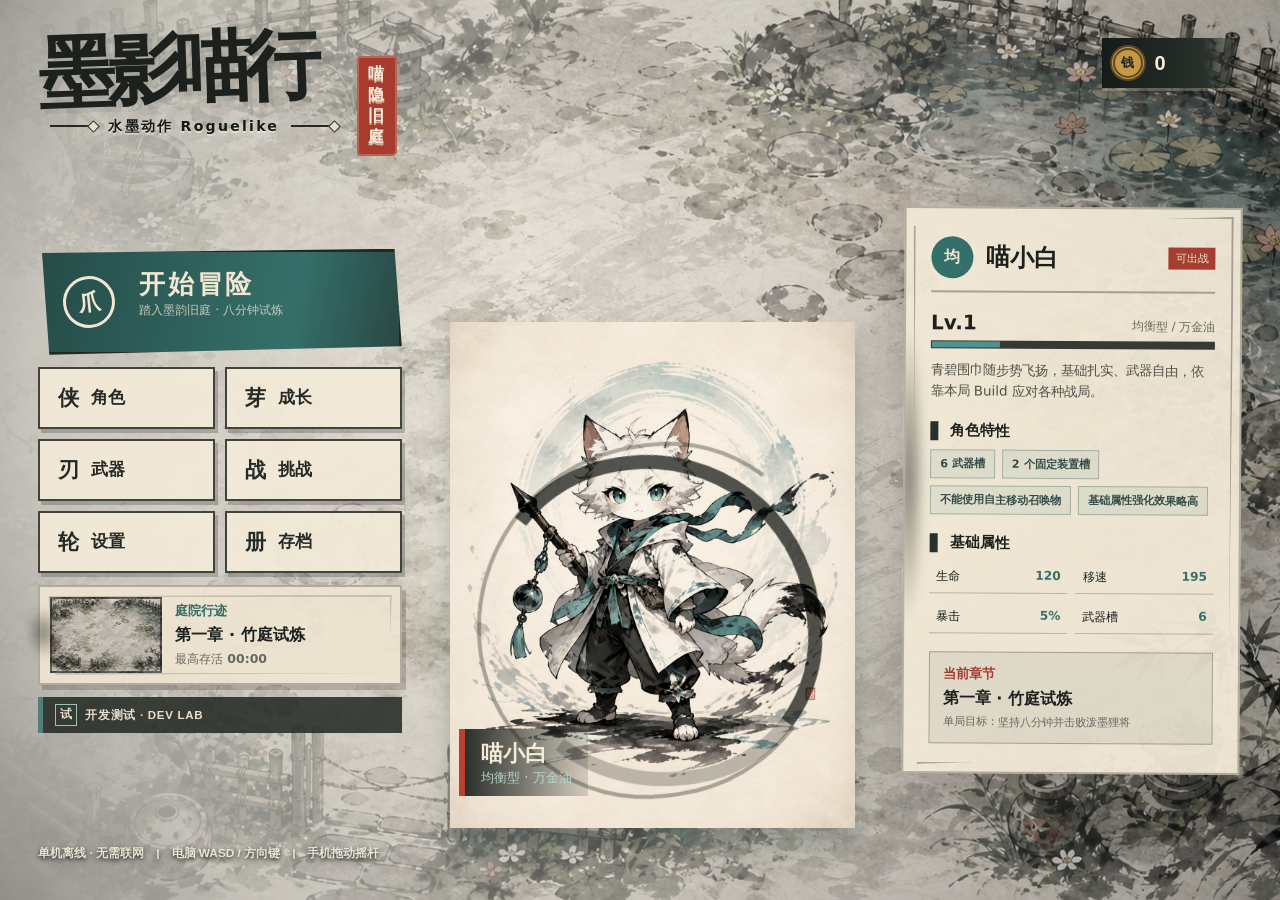
==== commit cd1b1913: "Add files via upload" ====
--- a/index.html
+++ b/index.html
@@ -115,8 +115,8 @@
     <aside id="devLab" class="dev-lab hidden" aria-label="开发者测试台"><header class="dev-header"><div><small>DEVELOPER TOOLS</small><strong>INK COMBAT LAB</strong></div><button id="devClose" aria-label="关闭开发者测试台">×</button></header><div id="devLabContent" class="dev-content"></div></aside>
     <div id="rotateNotice">横屏可获得更宽的庭院视野</div>
   </main>
-  <script src="game-data.js?v=2.2"></script>
-  <script src="game.js?v=2.2"></script>
-  <script src="devtools.js?v=2.2"></script>
+  <script src="game-data.js?v=2.4"></script>
+  <script src="game.js?v=2.4"></script>
+  <script src="devtools.js?v=2.4"></script>
 </body>
 </html>
--- a/styles.css
+++ b/styles.css
@@ -145,6 +145,10 @@
 .result-card { text-align:center; }.result-badge { display:grid;place-items:center;width:84px;height:84px;margin:0 auto 12px;border:6px double var(--vermillion);color:var(--vermillion);font-size:2.4rem;font-weight:900;transform:rotate(-3deg); }.result-line { color:#61635b; }.stats-grid { display:grid;grid-template-columns:repeat(4,1fr);gap:9px;margin:22px 0; }.stat { padding:13px 8px;border:1px solid rgba(31,34,30,.22);background:rgba(255,250,238,.7); }.stat b { display:block;font-size:1.22rem; }.stat small { color:#6b6d64; }.result-build { display:flex;justify-content:center;flex-wrap:wrap;gap:7px;margin-bottom:22px; }.result-build span { padding:7px 10px;border:1px solid rgba(31,34,30,.28);background:rgba(255,250,238,.7);font-size:.8rem; }
 
 .dev-toggle { position:fixed;z-index:58;top:max(10px,env(safe-area-inset-top));right:68px;min-width:70px;height:40px;padding:0 12px;color:#d3f2e6;background:#202c28;border:1px solid #558577;box-shadow:0 5px 16px rgba(0,0,0,.28);font:800 12px ui-monospace,Consolas,monospace;letter-spacing:.08em; }.dev-lab { position:fixed;z-index:60;top:0;right:0;width:min(430px,96vw);height:100%;color:#e9f1ed;background:#17201d;border-left:1px solid #4f7166;box-shadow:-14px 0 40px rgba(0,0,0,.35);font-family:ui-monospace,Consolas,"Microsoft YaHei",sans-serif; }.dev-header { height:65px;padding:10px 14px;display:flex;align-items:center;justify-content:space-between;border-bottom:1px solid #3f5d54;background:#202b27; }.dev-header div { display:grid; }.dev-header small { color:#75a99a;font-size:10px; }.dev-header strong { color:#d9f7ed;font-size:17px; }.dev-header button { width:38px;height:38px;color:#e7fff8;background:#34433e;font-size:22px; }.dev-content { height:calc(100% - 65px);overflow:auto;padding:10px; }.dev-section { margin-bottom:8px;border:1px solid #365048;background:#202b27; }.dev-section summary { padding:10px;color:#9bd7c5;font-weight:900;cursor:pointer; }.dev-body { padding:10px;border-top:1px solid #365048; }.dev-grid { display:grid;grid-template-columns:repeat(2,1fr);gap:6px;margin:6px 0; }.dev-grid.cols-4 { grid-template-columns:repeat(4,1fr); }.dev-btn { min-height:34px;padding:6px;color:#dbe9e4;background:#34433e;border:1px solid #4e6860;font-size:12px; }.dev-btn.accent,.dev-btn.active { color:#12211c;background:#75bfa9; }.dev-btn.warn { color:#ffe7b3;border-color:#8c7245; }.dev-btn.danger-mini { color:#ffc3bc;border-color:#8e4d48; }.dev-check { display:flex;align-items:center;gap:6px;padding:7px;background:#26342f;font-size:12px; }.dev-field { display:grid;grid-template-columns:1fr 105px;align-items:center;gap:8px;margin:5px 0;font-size:12px; }.dev-field input { min-width:0;padding:6px;color:#ebf7f3;background:#121a17;border:1px solid #46655b; }.dev-stats { display:grid;grid-template-columns:repeat(4,1fr);gap:5px; }.dev-stat { padding:7px;text-align:center;background:#15201c;border:1px solid #365048; }.dev-stat b,.dev-stat small { display:block; }.dev-stat small { color:#789a8f;font-size:9px; }.dev-row,.dev-enemy-row,.dev-slot { display:grid;grid-template-columns:1fr auto auto auto;align-items:center;gap:5px;margin:4px 0;padding:5px;background:#18231f;font-size:11px; }.dev-row button,.dev-enemy-row button { min-width:30px;height:28px;color:#dceee8;background:#34433e;border:1px solid #4e6860; }.dev-level { min-width:60px;text-align:center; }.dev-json { width:100%;height:130px;padding:8px;resize:vertical;color:#c9ece0;background:#0e1512;border:1px solid #46655b;font:11px ui-monospace,Consolas,monospace; }.dev-status { position:sticky;bottom:0;padding:8px;background:#121a17;color:#9ee8d2;font-size:11px; }
+.dev-animation-preview { position:relative; height:190px; display:grid; place-items:center; overflow:hidden; background:radial-gradient(circle at 50% 70%,rgba(117,191,169,.18),rgba(12,19,16,.88) 62%); border:1px solid #46655b; }
+.dev-animation-preview::after { content:""; position:absolute; left:14%; right:14%; bottom:24px; height:2px; background:linear-gradient(90deg,transparent,#75bfa9,transparent); opacity:.55; }
+.dev-animation-preview img { position:relative; z-index:1; width:243px; height:182px; object-fit:contain; object-position:center bottom; filter:drop-shadow(0 8px 5px rgba(0,0,0,.42)); }
+.dev-animation-readout { display:flex; justify-content:space-between; gap:8px; margin-top:6px; color:#87b7a8; font-size:10px; }
 #rotateNotice { display:none;position:fixed;right:14px;bottom:14px;z-index:24;padding:8px 12px;color:var(--paper);background:rgba(31,33,30,.75);font-size:.72rem; }
 
 @keyframes hero-step { to { transform: translateY(-3px) rotate(1deg); } }
@@ -222,6 +226,7 @@
 
 /* Movement transform isolation and new weapon visuals */
 .entity.player { --facing:1; }.entity.player.moving { animation:none; }.entity.player img { transform:scaleX(var(--facing)); transform-origin:50% 70%; }.entity.player.moving img { animation:hero-step .32s ease-in-out infinite alternate; }
+.entity.player.animated-character img { position:absolute; left:50%; top:50%; width:187px; height:140px; max-width:none; object-fit:contain; object-position:center bottom; mix-blend-mode:normal; animation:none !important; transform:translate(-50%,var(--sprite-anchor-y,-97.5%)) translateY(21px) !important; transform-origin:50% 97.5%; filter:drop-shadow(0 7px 4px rgba(25,25,20,.28)); }
 .projectile.inkball { width:24px; height:24px; border-radius:48% 52% 44% 56%; background:#252823; color:#252823; box-shadow:0 0 0 3px rgba(184,66,47,.32); }.projectile.returnblade { width:27px; height:11px; border-radius:90% 10% 80% 20%; background:#3b7b76; color:#3b7b76; box-shadow:0 0 0 2px rgba(239,230,210,.75); }
 .orbit-blade { width:28px; height:9px; border-radius:90% 10% 80% 20%; background:#ad853d; color:#ad853d; box-shadow:0 0 0 2px rgba(245,237,220,.72); z-index:12; }
 .player-zone { z-index:2; border-radius:48% 52% 45% 55%; mix-blend-mode:multiply; pointer-events:none; }.player-zone.mist { border:4px solid rgba(56,70,93,.42); background:radial-gradient(circle,transparent 20%,rgba(56,70,93,.08) 46%,rgba(56,70,93,.24)); box-shadow:inset 0 0 26px rgba(56,70,93,.18); }.player-zone.sigil { border:5px double rgba(184,66,47,.62); background:radial-gradient(circle,rgba(184,66,47,.14) 0 7%,transparent 8% 50%,rgba(184,66,47,.08)); }.player-zone.sigil::after { content:""; position:absolute; inset:22%; border:3px solid rgba(184,66,47,.4); transform:rotate(28deg); }
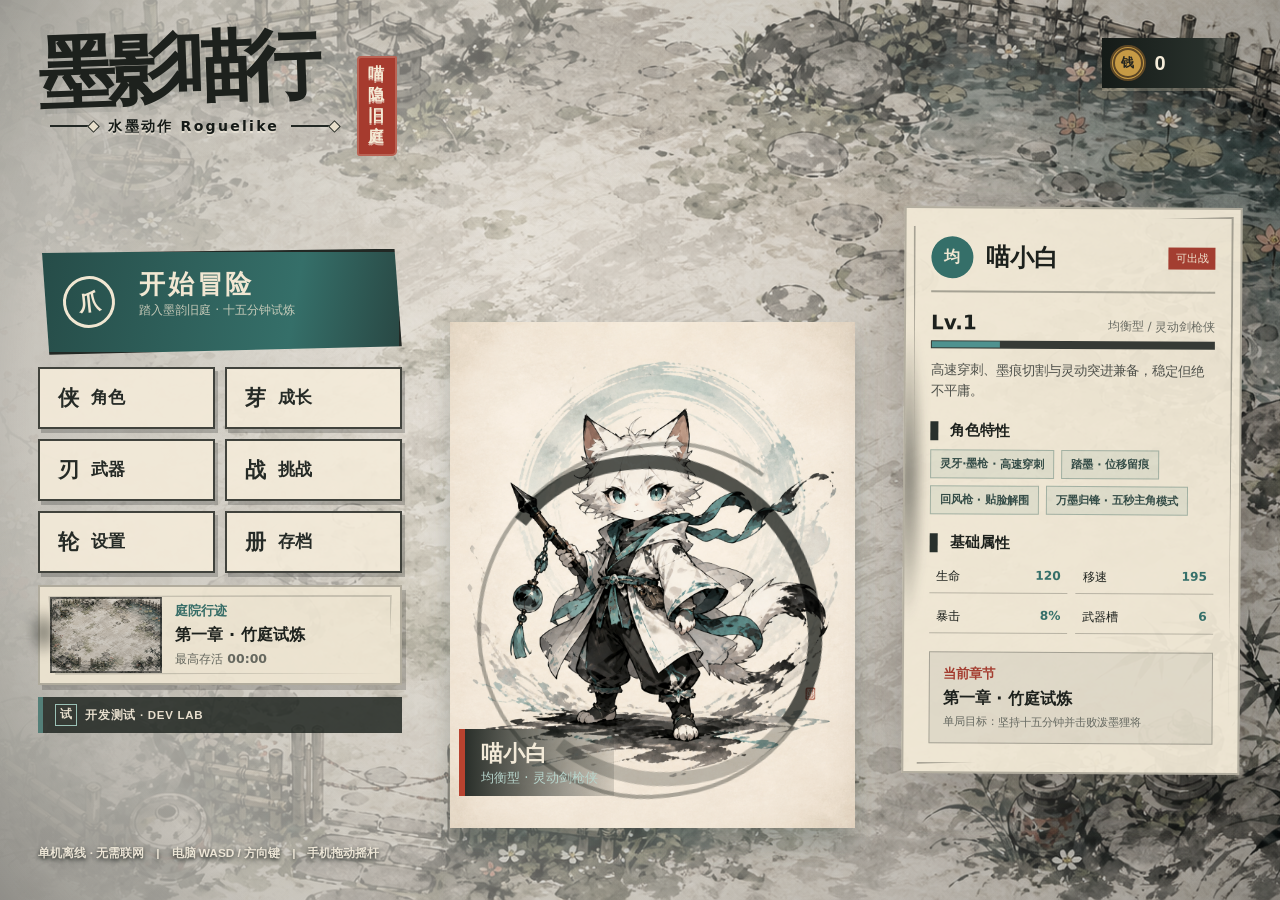
==== commit 98efb97e: "Add files via upload" ====
--- a/index.html
+++ b/index.html
@@ -6,12 +6,12 @@
   <meta name="theme-color" content="#e9dfc9" />
   <title>喵勇者：墨韵庭院</title>
   <link rel="icon" href="data:image/svg+xml,%3Csvg xmlns='http://www.w3.org/2000/svg' viewBox='0 0 64 64'%3E%3Crect width='64' height='64' rx='8' fill='%23efe6d2'/%3E%3Cpath d='M18 20 24 8l8 10 8-10 7 13c7 14-1 31-15 31S11 35 18 20Z' fill='%23d88336' stroke='%231d211d' stroke-width='5'/%3E%3C/svg%3E" />
-  <link rel="stylesheet" href="styles.css?v=2.2" />
+  <link rel="stylesheet" href="styles.css?v=4.0" />
 </head>
 <body>
   <main id="app">
     <div id="gameScene" class="game-scene" aria-label="动漫水墨风战斗场景">
-      <div id="world" class="world" aria-hidden="true"></div>
+      <div id="world" class="world" aria-hidden="true"><div id="sceneLayers" class="scene-layers"></div></div>
       <div id="damageFlash" class="damage-flash" aria-hidden="true"></div>
     </div>
 
@@ -25,7 +25,7 @@
 
         <div class="home-actions">
           <button id="continueButton" class="home-big-action continue-home hidden"><span class="paw-mark">续</span><b>继续游戏</b><small>返回最近一次庭院行迹</small></button>
-          <button id="startButton" class="home-big-action primary-home"><span class="paw-mark">爪</span><b>开始冒险</b><small>踏入墨韵旧庭 · 八分钟试炼</small></button>
+          <button id="startButton" class="home-big-action primary-home"><span class="paw-mark">爪</span><b>开始冒险</b><small>踏入墨韵旧庭 · 十五分钟试炼</small></button>
           <div class="home-nav" aria-label="功能入口">
             <button id="characterButton" class="home-nav-item"><span>侠</span><b>角色</b></button>
             <button id="growthButton" class="home-nav-item"><span>芽</span><b>成长</b></button>
@@ -56,7 +56,7 @@
           <div id="homeCharacterTraits" class="scroll-traits"><span>6 武器槽</span><span>2 固定装置槽</span></div>
           <h3>基础属性</h3>
           <div class="scroll-stats"><span>生命 <b id="homeStatHp">120</b></span><span>移速 <b id="homeStatSpeed">195</b></span><span>暴击 <b id="homeStatCrit">5%</b></span><span>武器槽 <b id="homeStatWeapons">6</b></span></div>
-          <div class="chapter-card"><small>当前章节</small><b>第一章 · 竹庭试炼</b><span>单局目标：坚持八分钟并击败泼墨狸将</span></div>
+          <div class="chapter-card"><small>当前章节</small><b>第一章 · 竹庭试炼</b><span>单局目标：坚持十五分钟并击败泼墨狸将</span></div>
         </aside>
 
         <p class="home-footnote">单机离线 · 无需联网　|　电脑 WASD / 方向键　|　手机拖动摇杆</p>
@@ -81,12 +81,18 @@
     <section id="growthPanel" class="modal hidden" role="dialog" aria-modal="true" aria-labelledby="growthPanelTitle">
       <div class="panel growth-panel ink-panel">
         <button class="close" data-close="growthPanel" aria-label="关闭">×</button>
-        <div class="growth-heading"><div><p class="eyebrow">角色成长 · V2</p><h2 id="growthPanelTitle">三侠墨脉技能树</h2><p>局外成长以机制、专属卡与视觉进化为主；未投入技能树也可正常挑战。</p></div><div class="growth-wallet"><small>可用铜钱</small><b id="growthCoins">0</b></div></div>
+        <div class="growth-heading"><div><p class="eyebrow">角色成长 · 万灵图录版</p><h2 id="growthPanelTitle">技能树</h2><p>修行点用于永久解锁节点；终局节点会锁定流派，重置后可重新选择。</p></div><div class="growth-tools"><div class="growth-wallet"><small>修行点 SP</small><b id="growthCoins">0</b></div><button id="growthReset" class="growth-reset" aria-label="重置当前角色技能树">↻ 重置</button></div></div>
         <div id="growthCharacterTabs" class="growth-tabs" role="tablist"></div>
-        <div class="growth-legend"><span><i class="base"></i>基础</span><span><i class="mechanic"></i>机制</span><span><i class="vfx"></i>视觉</span><span><i class="slot"></i>槽位</span><span><i class="challenge"></i>挑战/突破</span></div>
         <div id="growthSummary" class="growth-summary"></div>
-        <div id="skillTree" class="skill-tree" aria-live="polite"></div>
-        <footer class="growth-footer"><p id="growthStatus">选择可解锁的节点，效果会在下一局自动生效。</p><button id="growthReset" class="secondary">重置当前角色</button></footer>
+        <div class="growth-route-heading"><div><b>选择修行方向</b><small>点击一项，打开该技能的升级路线</small></div></div>
+        <div id="growthBranches" class="growth-branches" role="group" aria-label="技能路线"></div>
+        <footer class="growth-footer"><p id="growthStatus">点击技能卡片进入升级窗口；修行效果会在下一局自动生效。</p><span>自动保存于当前浏览器</span></footer>
+        <div id="growthBranchWindow" class="growth-branch-window hidden" role="dialog" aria-modal="true" aria-labelledby="growthBranchTitle">
+          <div class="growth-branch-dialog">
+            <header class="growth-branch-header"><div><small id="growthBranchKicker">技能修行</small><h3 id="growthBranchTitle">升级路线</h3></div><button id="growthBranchClose" aria-label="返回技能选择">×</button></header>
+            <div class="growth-workspace"><div id="skillTree" class="skill-tree" aria-live="polite"></div><aside id="growthNodeDetail" class="growth-node-detail" aria-live="polite"></aside></div>
+          </div>
+        </div>
       </div>
     </section>
 
@@ -103,20 +109,22 @@
     <section id="resultPanel" class="screen hidden"><div class="result-card ink-panel"><div id="resultBadge" class="result-badge">胜</div><p id="resultKicker" class="eyebrow">墨战落幕</p><h2 id="resultTitle">旧庭重归宁静</h2><p id="resultLine" class="result-line">最后一笔落下，群墨归纸。</p><div id="resultStats" class="stats-grid"></div><div id="resultBuild" class="result-build"></div><div class="menu-actions"><button id="againButton" class="primary">再入一局</button><button id="menuButton" class="secondary">返回首页</button></div></div></section>
 
     <div id="hud" class="hud hidden">
-      <div class="hud-top"><div class="hero-status paper-strip"><span class="mini-portrait"><img id="hudHeroImage" src="assets/art/character-miaoxiaobai-ink.png" alt="" /></span><div class="health-wrap"><span id="hudHeroName">喵小白</span><div class="bar health"><i id="healthBar"></i></div><b id="healthText">120 / 120</b></div></div><div class="timer paper-strip"><small id="phaseLabel">快速成型</small><b id="timerText">08:00</b></div><button id="pauseButton" aria-label="暂停">Ⅱ</button></div>
+      <div class="hud-top"><div class="hero-status paper-strip"><span class="mini-portrait"><img id="hudHeroImage" src="assets/art/character-miaoxiaobai-ink.png" alt="" /></span><div class="health-wrap"><span id="hudHeroName">喵小白</span><div class="bar health"><i id="healthBar"></i></div><b id="healthText">120 / 120</b></div></div><div class="timer paper-strip"><small id="phaseLabel">66日 · 墨迹初生</small><b id="timerText">15:00</b></div><button id="pauseButton" aria-label="暂停">Ⅱ</button></div>
       <div id="characterMechanic" class="character-mechanic hidden" aria-live="polite"></div>
       <div id="bossHud" class="boss-hud hidden"><span id="bossName">泼墨狸将 · 第一阶段</span><div class="bar boss"><i id="bossBar"></i></div></div>
       <div class="hud-bottom paper-strip"><div class="level-badge">境 <b id="levelText">1</b></div><div class="bar xp"><i id="xpBar"></i></div><div class="coin-hud">钱 <b id="coinText">0</b></div></div>
+      <div id="activeSkillBar" class="active-skill-bar" aria-label="角色主动技能"></div>
       <div id="objectiveToast" class="objective-toast hidden"></div><div id="weaponDock" class="weapon-dock"></div>
     </div>
 
     <div id="joystick" class="joystick hidden"><div></div></div>
     <button id="devToggle" class="dev-toggle hidden" aria-controls="devLab" aria-expanded="false">DEV</button>
     <aside id="devLab" class="dev-lab hidden" aria-label="开发者测试台"><header class="dev-header"><div><small>DEVELOPER TOOLS</small><strong>INK COMBAT LAB</strong></div><button id="devClose" aria-label="关闭开发者测试台">×</button></header><div id="devLabContent" class="dev-content"></div></aside>
+    <section id="visualTestPanel" class="visual-test-panel hidden" role="dialog" aria-modal="true" aria-labelledby="visualTestTitle"><header><div><small>DEV ONLY · RESOURCE INSPECTOR</small><h2 id="visualTestTitle">VISUAL / ASSET TEST</h2></div><button id="visualTestClose" aria-label="关闭美术验收台">×</button></header><div id="visualTestContent" class="visual-test-content"></div></section>
     <div id="rotateNotice">横屏可获得更宽的庭院视野</div>
   </main>
-  <script src="game-data.js?v=2.4"></script>
-  <script src="game.js?v=2.4"></script>
-  <script src="devtools.js?v=2.4"></script>
+  <script src="game-data.js?v=4.0"></script>
+  <script src="game.js?v=4.0"></script>
+  <script src="devtools.js?v=4.0"></script>
 </body>
 </html>
--- a/styles.css
+++ b/styles.css
@@ -140,6 +140,12 @@
 .character-mechanic b { font-size:.86rem; }.character-mechanic span { font-weight:900; }.character-mechanic small { grid-column:1/-1; opacity:.78; }.character-mechanic.qingyan { border-left-color:#526986; background:linear-gradient(90deg,rgba(35,43,57,.93),rgba(35,43,57,.66)); }.character-mechanic.qingyan::after { content:""; position:absolute; left:0; right:0; bottom:0; height:3px; background:linear-gradient(90deg,#d6b66b var(--energy),rgba(255,255,255,.14) var(--energy)); }.character-mechanic.empowered { box-shadow:0 0 18px rgba(214,182,107,.55); }
 .boss-hud { width: min(78vw,650px); margin: 15px auto 0; padding: 8px 12px; color: var(--paper-bright); text-align: center; font-weight: 900; text-shadow: 0 2px 2px var(--ink); background: rgba(30,32,29,.76); border: 2px solid var(--paper); }.bar.boss { height: 19px; border-color: var(--paper); }.bar.boss i { background: linear-gradient(90deg,var(--teal),var(--vermillion)); }
 .hud-bottom { position: absolute; left: 50%; bottom: max(12px,env(safe-area-inset-bottom)); transform: translateX(-50%); width: min(88vw,620px); display: grid; grid-template-columns: auto 1fr auto; align-items: center; gap: 9px; padding: 8px 12px; }.bar.xp { height: 13px; }.bar.xp i { background: linear-gradient(90deg,#4d8983,#7db4aa); }.level-badge,.coin-hud { font-size:.8rem;font-weight:900;white-space:nowrap; }.objective-toast { position:absolute; left:50%; top:16%; transform:translateX(-50%); padding:10px 18px; max-width: 88vw; color: var(--paper); background:rgba(32,35,31,.86); border-left: 6px solid var(--vermillion); font-weight:900; text-align:center; animation: toast-in .24s ease; }.weapon-dock { position:absolute; right:max(10px,env(safe-area-inset-right)); top:72px; display:grid; gap:6px; }.weapon-slot { position:relative; width:48px;height:48px;display:grid;place-items:center;color:var(--ink);background:rgba(245,238,222,.92);border:2px solid var(--ink);box-shadow:2px 3px 0 rgba(28,31,28,.2);font-size:1.15rem;font-weight:900; }.weapon-slot small { position:absolute;right:2px;bottom:0;padding:1px 3px;color:var(--paper);background:var(--vermillion);font-size:.55rem; }
+.active-skill-bar { position:absolute; left:50%; bottom:max(62px,calc(env(safe-area-inset-bottom) + 52px)); transform:translateX(-50%); display:flex; align-items:flex-end; gap:8px; pointer-events:auto; }
+.active-skill { --cooldown:0%; position:relative; width:64px; height:64px; overflow:hidden; display:grid; place-items:center; padding:4px; color:#f3ecdc; background:radial-gradient(circle at 50% 35%,#355f5a,#1f2926 72%); border:2px solid rgba(239,230,210,.92); border-radius:50%; box-shadow:0 5px 0 rgba(21,25,22,.55),0 0 0 2px rgba(32,35,31,.68); text-shadow:0 2px 2px #111; }
+.active-skill.ultimate { width:74px; height:74px; border-color:#d6b66b; background:radial-gradient(circle at 50% 35%,#743c35,#241f1d 72%); }
+.active-skill > b { z-index:2; font:900 1.38rem "STKaiti","KaiTi",serif; }.active-skill > small { z-index:2; max-width:54px; overflow:hidden; color:#f4ead6; font-size:.58rem; white-space:nowrap; text-overflow:ellipsis; }.active-skill > i { position:absolute; inset:0; z-index:1; background:rgba(13,16,15,.78); clip-path:inset(0 0 calc(100% - var(--cooldown)) 0); transition:clip-path .1s linear; }.active-skill > em { position:absolute; z-index:3; left:50%; top:50%; transform:translate(-50%,-50%); font:900 .72rem ui-monospace,Consolas,monospace; color:#fff; }.active-skill:not(.cooling) > em { top:auto; bottom:2px; transform:translateX(-50%); color:#aee4d6; font-size:.48rem; }.skill-key { position:absolute; z-index:4; left:1px; top:1px; width:18px; height:18px; display:grid; place-items:center; color:#292c28; background:#efe6d2; border-radius:50%; font:900 10px sans-serif; text-shadow:none; }.active-skill.cooling { filter:saturate(.45); }.active-skill:active { transform:translateY(3px); box-shadow:0 2px 0 rgba(21,25,22,.55); }
+.exclusive-slot { border-color:#3d7770; box-shadow:2px 3px 0 rgba(28,31,28,.2),inset 0 0 0 2px rgba(79,146,143,.25); }
+.ink-spirit.big-spirit { filter:drop-shadow(0 0 12px rgba(214,182,107,.72)); }.ink-spirit.temporary-spirit { opacity:.9; }
 .joystick { position:fixed; z-index:23; left:max(24px,env(safe-area-inset-left)); bottom:max(48px,env(safe-area-inset-bottom)); width:120px;height:120px;border-radius:50%;background:rgba(245,238,222,.2);border:3px dashed rgba(30,33,29,.6);touch-action:none; }.joystick div { position:absolute;left:35px;top:35px;width:50px;height:50px;border-radius:50%;background:rgba(245,238,222,.86);border:3px solid rgba(30,33,29,.76);box-shadow:0 5px 13px rgba(0,0,0,.18); }
 
 .result-card { text-align:center; }.result-badge { display:grid;place-items:center;width:84px;height:84px;margin:0 auto 12px;border:6px double var(--vermillion);color:var(--vermillion);font-size:2.4rem;font-weight:900;transform:rotate(-3deg); }.result-line { color:#61635b; }.stats-grid { display:grid;grid-template-columns:repeat(4,1fr);gap:9px;margin:22px 0; }.stat { padding:13px 8px;border:1px solid rgba(31,34,30,.22);background:rgba(255,250,238,.7); }.stat b { display:block;font-size:1.22rem; }.stat small { color:#6b6d64; }.result-build { display:flex;justify-content:center;flex-wrap:wrap;gap:7px;margin-bottom:22px; }.result-build span { padding:7px 10px;border:1px solid rgba(31,34,30,.28);background:rgba(255,250,238,.7);font-size:.8rem; }
@@ -149,6 +155,7 @@
 .dev-animation-preview::after { content:""; position:absolute; left:14%; right:14%; bottom:24px; height:2px; background:linear-gradient(90deg,transparent,#75bfa9,transparent); opacity:.55; }
 .dev-animation-preview img { position:relative; z-index:1; width:243px; height:182px; object-fit:contain; object-position:center bottom; filter:drop-shadow(0 8px 5px rgba(0,0,0,.42)); }
 .dev-animation-readout { display:flex; justify-content:space-between; gap:8px; margin-top:6px; color:#87b7a8; font-size:10px; }
+.dev-exclusive { display:flex; align-items:center; justify-content:space-between; gap:8px; padding:8px; color:#d9f7ed; background:#18231f; border-left:3px solid #75bfa9; font-size:12px; }.dev-exclusive div { display:flex; align-items:center; gap:6px; }.dev-exclusive button { width:30px; height:28px; color:#dceee8; background:#34433e; border:1px solid #4e6860; }
 #rotateNotice { display:none;position:fixed;right:14px;bottom:14px;z-index:24;padding:8px 12px;color:var(--paper);background:rgba(31,33,30,.75);font-size:.72rem; }
 
 @keyframes hero-step { to { transform: translateY(-3px) rotate(1deg); } }
@@ -172,6 +179,7 @@
   .how-grid { grid-template-columns:1fr; }.how-grid article { min-height:85px; }
   .hud-top { grid-template-columns:minmax(170px,1fr) 78px 44px;gap:6px; }.hero-status { min-height:46px;padding:4px; }.mini-portrait { width:42px;height:38px;flex-basis:42px; }.health-wrap { grid-template-columns:auto 1fr;font-size:.67rem; }.health-wrap > b { grid-column:2;font-size:.62rem;margin-top:-3px; }.timer { min-width:0;padding:5px; }.timer b { font-size:1.02rem; }.timer small { font-size:.52rem; }
   .weapon-dock { top:64px; }.weapon-slot { width:42px;height:42px; }.joystick { width:110px;height:110px; }.joystick div { left:31px;top:31px;width:48px;height:48px; }
+  .active-skill-bar { left:auto; right:max(10px,env(safe-area-inset-right)); bottom:max(48px,env(safe-area-inset-bottom)); transform:none; display:grid; grid-template-columns:repeat(2,54px); gap:7px; }.active-skill,.active-skill.ultimate { width:54px;height:54px; }.active-skill > b { font-size:1.05rem; }.active-skill > small { font-size:.5rem; }
   .stats-grid { grid-template-columns:1fr 1fr; }.panel { padding:20px; }.panel-heading { align-items:flex-start; }
 }
 
@@ -317,16 +325,18 @@
   .character-choice { grid-template-columns:100px 1fr; }.character-choice-art { height:155px; }.character-choice-copy { padding:10px; }.character-choice-copy p,.character-choice-copy > span { display:none; }.save-info { grid-template-columns:1fr; }
 }
 
-/* Character Growth V2 ----------------------------------------------------- */
-.growth-panel { width:min(96vw,1320px); height:min(94vh,920px); max-height:94vh; padding:24px 28px 18px; overflow:hidden; display:grid; grid-template-rows:auto auto auto auto minmax(0,1fr) auto; gap:12px; }
-.growth-heading { display:flex; align-items:flex-start; justify-content:space-between; gap:24px; padding-right:48px; }.growth-heading h2 { margin:2px 0 5px; font-size:clamp(1.65rem,3vw,2.5rem); }.growth-heading p { margin:0; color:#66695f; }.growth-wallet { min-width:130px; padding:10px 16px; color:#f4ead7; background:linear-gradient(100deg,#222925,#48544c); border-left:6px solid #b38d47; text-align:center; }.growth-wallet small,.growth-wallet b { display:block; }.growth-wallet b { margin-top:2px; color:#e4c576; font:900 1.5rem Georgia,serif; }
-.growth-tabs { display:grid; grid-template-columns:repeat(3,1fr); gap:10px; }.growth-tab { display:grid; grid-template-columns:38px 1fr; grid-template-rows:auto auto; align-items:center; gap:0 8px; padding:8px 12px; color:#30342f; background:rgba(250,244,231,.75); border:2px solid rgba(42,47,42,.28); text-align:left; }.growth-tab span { grid-row:1/3; display:grid; place-items:center; width:36px; height:36px; color:#f5ebd8; background:#356f69; border-radius:50%; font-weight:900; }.growth-tab b { font-size:1rem; }.growth-tab small { color:#777b72; font:700 .67rem "Microsoft YaHei",sans-serif; }.growth-tab.active { border-color:#356f69; box-shadow:inset 0 -4px rgba(53,111,105,.18); transform:translateY(-2px); }.growth-tab.vermilion span { background:#9e3c30; }.growth-tab.indigo span { background:#38465d; }
-.growth-legend { display:flex; flex-wrap:wrap; gap:13px; color:#70736a; font-size:.7rem; }.growth-legend span { display:flex; align-items:center; gap:5px; }.growth-legend i { width:10px;height:10px;border-radius:50%;background:#6f786e; }.growth-legend i.mechanic { background:#356f69; }.growth-legend i.vfx { background:#4f6f91; }.growth-legend i.slot { background:#ad853d; }.growth-legend i.challenge { background:#a43d30; }
-.growth-summary { display:grid; grid-template-columns:1.35fr repeat(3,1fr); gap:8px; }.growth-summary>div { min-width:0; padding:9px 12px; background:rgba(255,250,238,.62); border:1px solid rgba(36,40,36,.2); }.growth-summary b,.growth-summary strong,.growth-summary span,.growth-summary small { display:block; }.growth-summary b { color:#315f5a; font-size:1.05rem; }.growth-summary strong { color:#9d3d30; font-size:1rem; }.growth-summary span,.growth-summary small { overflow:hidden; color:#73766d; font-size:.67rem; text-overflow:ellipsis; white-space:nowrap; }
-.skill-tree { min-height:0; overflow:auto; padding:2px 8px 18px 2px; scrollbar-color:#59635b rgba(40,44,40,.09); }.skill-tier { position:relative; display:grid; grid-template-columns:78px 1fr; gap:9px; margin-bottom:10px; }.skill-tier>header { position:sticky; left:0; z-index:2; display:flex; align-items:center; gap:5px; color:#f2e8d4; background:linear-gradient(90deg,#252c28 0 75%,transparent); min-height:100%; padding:8px; writing-mode:vertical-rl; justify-content:center; font-weight:900; letter-spacing:.12em; }.skill-tier>header i { width:5px;height:38px;background:#b8422f;clip-path:polygon(50% 0,100% 12%,67% 100%,0 88%); }.skill-tier-nodes { display:grid; grid-template-columns:repeat(auto-fit,minmax(205px,1fr)); gap:9px; }
-.skill-node { position:relative; min-height:205px; display:flex; flex-direction:column; padding:15px 13px 12px; overflow:hidden; background:rgba(248,242,229,.74); border:2px solid rgba(44,49,44,.24); box-shadow:2px 3px 0 rgba(37,41,36,.1); }.skill-node::after { content:""; position:absolute; right:-14px; top:-16px; width:58px;height:58px;border:8px solid rgba(46,55,49,.07);border-radius:50%; }.skill-node .node-seal { position:absolute; right:8px; top:8px; color:rgba(139,55,44,.7); font:900 .66rem ui-monospace,Consolas,monospace; }.skill-node>small { width:max-content; padding:2px 7px; color:#f1e7d3; background:#5c665e; font-size:.65rem; }.skill-node h3 { margin:8px 0 5px; font-size:1.08rem; }.skill-node p { flex:1; margin:0; color:#62675f; font:500 .72rem/1.55 "Microsoft YaHei",sans-serif; }.node-prereq { margin:7px 0 5px; color:#80837a; font-size:.63rem; }.node-unlock,.challenge-start { width:100%; min-height:30px; padding:5px 7px; color:#efe5d1; background:#343b36; font:800 .68rem "Microsoft YaHei",sans-serif; }.node-unlock:disabled { cursor:not-allowed; }.skill-node.unlocked { border-color:#3f756e; background:linear-gradient(145deg,rgba(239,244,226,.9),rgba(239,230,210,.78)); box-shadow:inset 0 0 0 3px rgba(64,118,109,.09); }.skill-node.unlocked .node-unlock { color:#356f69;background:rgba(53,111,105,.1); }.skill-node.available { border-color:#a8813c; }.skill-node.available .node-unlock { background:linear-gradient(100deg,#315d58,#4f7770); }.skill-node.locked { filter:grayscale(.65); opacity:.55; }.skill-node.unaffordable { opacity:.78; }.skill-node.type-vfx>small { background:#4c6584; }.skill-node.type-slot>small { background:#a57d35; }.skill-node.type-challenge>small,.skill-node.type-breakthrough>small { background:#9f3c30; }.skill-node.type-core { border-width:3px; }
-.challenge-state { margin:3px 0 6px; color:#a33f32; font-size:.67rem; font-style:normal; font-weight:900; }.challenge-start { margin-bottom:5px; color:#fff2d8; background:#9e3d31; }.breakthrough-options { display:grid; gap:5px; margin-top:7px; }.breakthrough-options button { display:grid; gap:2px; padding:7px; background:rgba(35,42,37,.09); border:1px solid rgba(45,51,45,.28); text-align:left; }.breakthrough-options button b { color:#8d372e;font-size:.73rem; }.breakthrough-options button span { color:#696d65;font-size:.6rem;line-height:1.35; }.breakthrough-options button.chosen { color:#f4ead7;background:#3d625d;border-color:#3d625d; }.breakthrough-options button.chosen b,.breakthrough-options button.chosen span { color:inherit; }
-.growth-footer { display:flex; align-items:center; justify-content:space-between; gap:18px; padding-top:9px; border-top:1px solid rgba(38,43,38,.25); }.growth-footer p { margin:0;color:#666a61;font-size:.72rem; }.growth-footer button { flex:0 0 auto;padding:8px 14px; }
+/* Character Skill Tree V3 ------------------------------------------------ */
+.growth-panel { --growth-accent:#397d75; width:min(96vw,1450px); height:min(94vh,930px); max-height:94vh; padding:20px 24px 14px; overflow:hidden; display:grid; grid-template-rows:auto auto auto auto minmax(0,1fr) auto; gap:10px; background-color:#eee4cf; background-image:radial-gradient(circle at 18% 12%,rgba(255,255,255,.55),transparent 26%),linear-gradient(108deg,rgba(65,76,68,.045),transparent 42%,rgba(87,60,42,.04)); }
+.growth-heading { display:flex; align-items:flex-start; justify-content:space-between; gap:20px; padding-right:44px; }.growth-heading h2 { margin:0; font-size:clamp(1.8rem,3vw,2.8rem); letter-spacing:.12em; }.growth-heading p { margin:3px 0 0; color:#66695f; }.growth-tools { display:flex; align-items:center; gap:10px; }.growth-wallet { min-width:145px; padding:7px 18px; color:#f4ead7; background:linear-gradient(100deg,#1f2824,#4b5650 78%,transparent); border-left:6px solid var(--growth-accent); text-align:center; }.growth-wallet small,.growth-wallet b { display:inline-block; }.growth-wallet b { margin-left:12px; color:#e4c576; font:900 1.45rem Georgia,serif; }.growth-reset { padding:8px 13px; color:#252b27; background:rgba(247,241,226,.65); border:1px solid rgba(35,42,37,.26); }
+.growth-tabs { display:grid; grid-template-columns:repeat(3,minmax(0,1fr)); gap:10px; }.growth-tab { display:grid; grid-template-columns:64px 1fr; grid-template-rows:auto auto; align-items:center; gap:0 10px; min-height:70px; padding:5px 12px 5px 6px; color:#30342f; background:rgba(250,244,231,.58); border:2px solid rgba(42,47,42,.18); text-align:left; overflow:hidden; }.growth-tab-art { grid-row:1/3; display:grid; place-items:center; width:60px; height:60px; overflow:hidden; border-radius:50%; background:radial-gradient(circle,#f5edda 42%,rgba(57,125,117,.25) 44%,transparent 68%); }.growth-tab-art img { width:116%;height:116%;object-fit:contain;object-position:center 25%;filter:drop-shadow(0 4px 2px rgba(29,34,30,.2)); }.growth-tab b { font-size:1.12rem; }.growth-tab small { color:#777b72; font:700 .67rem "Microsoft YaHei",sans-serif; }.growth-tab.active { border-color:var(--growth-accent); box-shadow:inset 0 -5px color-mix(in srgb,var(--growth-accent) 18%,transparent); transform:translateY(-2px); }.growth-tab.vermilion.active { --growth-accent:#9e3c30; }.growth-tab.indigo.active { --growth-accent:#384f70; }
+.growth-summary { display:grid; grid-template-columns:1.3fr repeat(5,1fr); border:1px solid rgba(36,40,36,.2); background:rgba(255,250,238,.52); }.growth-summary>div { min-width:0; padding:7px 12px; border-right:1px solid rgba(36,40,36,.13); }.growth-summary>div:last-child { border-right:0; }.growth-summary b,.growth-summary strong,.growth-summary span,.growth-summary small { display:block; overflow:hidden; text-overflow:ellipsis; white-space:nowrap; }.growth-summary b { color:var(--growth-accent); font-size:1rem; }.growth-summary strong { color:#8d392f; font-size:.94rem; }.growth-summary span,.growth-summary small { color:#73766d; font-size:.64rem; }
+.growth-branches { display:flex; min-height:36px; gap:3px; overflow-x:auto; overflow-y:hidden; border-bottom:1px solid rgba(38,43,38,.22); }.growth-branches button { flex:1 0 130px; min-height:34px; padding:8px 14px; color:#3b403b; background:rgba(255,250,238,.25); font-size:.84rem; }.growth-branches button.active { color:#f5ecda; background:linear-gradient(95deg,var(--growth-accent),color-mix(in srgb,var(--growth-accent) 70%,#202824)); clip-path:polygon(0 4%,95% 0,100% 84%,5% 100%); }
+.growth-workspace { min-height:0; display:grid; grid-template-columns:minmax(0,1fr) 315px; gap:14px; }.skill-tree { min-height:0; overflow:auto; padding:6px 12px 20px 2px; scrollbar-color:#59635b rgba(40,44,40,.09); }.skill-tier { position:relative; display:grid; grid-template-columns:48px minmax(0,1fr); align-items:center; gap:8px; min-height:126px; margin-bottom:5px; }.skill-tier:not(:last-child)::after { content:""; position:absolute; left:23px; top:78%; height:54%; border-left:2px dashed rgba(47,58,51,.34); }.skill-tier>header { z-index:2; display:grid; place-items:center; width:46px;height:46px;color:#f2e8d4;background:#202824;border-radius:50%;box-shadow:0 0 0 5px rgba(239,229,208,.9);font-weight:900; }.skill-tier-nodes { display:grid; grid-template-columns:repeat(auto-fit,minmax(118px,1fr)); align-items:center; gap:16px; position:relative; }.skill-tier-nodes::before { content:"";position:absolute;left:1%;right:1%;top:43px;border-top:2px solid rgba(47,58,51,.26); }
+.skill-node { position:relative; z-index:1; display:grid; justify-items:center; gap:5px; min-width:0; padding:4px 5px 8px; color:#343934;background:transparent;border:0; }.skill-node-icon { display:grid;place-items:center;width:74px;height:74px;border:3px solid #77786f;border-radius:50%;background:radial-gradient(circle,#f7efdb 45%,#d8d0bd);box-shadow:0 0 0 5px rgba(89,92,83,.12),inset 0 0 16px rgba(35,41,36,.14);font:900 1.55rem KaiTi,"STKaiti",serif; }.skill-node b { max-width:100%;overflow:hidden;text-overflow:ellipsis;white-space:nowrap;font-size:.8rem; }.skill-node small { min-width:58px;padding:2px 7px;color:#666b63;background:rgba(244,237,222,.9);border:1px solid rgba(48,54,49,.18);border-radius:10px;font-size:.6rem; }.skill-node.unlocked .skill-node-icon { color:#173c38;border-color:var(--growth-accent);box-shadow:0 0 0 6px color-mix(in srgb,var(--growth-accent) 22%,transparent),inset 0 0 20px rgba(57,125,117,.15); }.skill-node.unlocked small { color:#f3ead8;background:var(--growth-accent); }.skill-node.available .skill-node-icon { border-color:#ad853d;animation:growth-ready 1.8s ease-in-out infinite; }.skill-node.selected .skill-node-icon { outline:3px solid #1f2824;outline-offset:4px; }.skill-node.locked { filter:grayscale(1);opacity:.43; }.skill-node.unaffordable { opacity:.7; }.skill-node.type-ultimate .skill-node-icon { border-color:#9d3d30; }.skill-node.type-exclusive .skill-node-icon { border-style:double;border-width:6px; }
+@keyframes growth-ready { 50% { box-shadow:0 0 0 9px rgba(173,133,61,.16),inset 0 0 18px rgba(173,133,61,.12); } }
+.growth-node-detail { min-height:0; overflow:auto; padding:16px 17px; background:rgba(250,244,230,.72); border:2px solid rgba(39,45,40,.2); box-shadow:inset 0 0 30px rgba(84,65,46,.06); }.growth-detail-brush { margin:-8px -8px 12px;padding:8px 12px;color:#f2e9d8;background:linear-gradient(100deg,#202824 0 72%,transparent); }.growth-detail-brush small { opacity:.72;font-size:.65rem; }.growth-detail-brush h3 { margin:2px 0 0;font-size:1.25rem; }.growth-detail-icon { display:grid;place-items:center;width:92px;height:92px;margin:5px auto 10px;border:4px solid var(--growth-accent);border-radius:50%;background:radial-gradient(circle,#f7efdb,#d8d0bd);font:900 2rem KaiTi,"STKaiti",serif;box-shadow:0 0 0 7px rgba(57,125,117,.12); }.growth-detail-level { display:flex;justify-content:space-between;padding:7px 0;border-bottom:1px solid rgba(38,43,38,.2); }.growth-node-detail>p { min-height:80px;color:#4d524d;font:.78rem/1.75 "Microsoft YaHei",sans-serif; }.growth-detail-prereq { display:block;color:#777b73;font-size:.65rem; }.growth-detail-cost { margin-top:12px;padding:8px;text-align:center;background:rgba(41,50,45,.07);font-size:.7rem; }.growth-detail-cost b { color:#2d736c;font-size:.9rem; }.growth-detail-unlock { width:100%;margin-top:9px;padding:11px;color:#f5ecda;background:linear-gradient(100deg,var(--growth-accent),#24443f);font-weight:900; }.growth-detail-unlock:disabled { color:#777;background:rgba(52,58,53,.12);cursor:not-allowed; }.summon-preferences { margin-top:12px;padding-top:9px;border-top:1px solid rgba(40,46,41,.2); }.summon-preferences b { display:block;margin-bottom:6px; }.summon-preferences div { display:flex;flex-wrap:wrap;gap:5px; }.summon-preferences button { padding:5px 8px;background:rgba(66,80,72,.09);border:1px solid rgba(50,58,52,.22);font-size:.65rem; }.summon-preferences button.active { color:#f3ead8;background:#405970; }
+.summon-preferences button.chosen { color:#f3ead8;background:#405970; }
+.growth-footer { display:flex;align-items:center;justify-content:space-between;gap:18px;padding-top:7px;border-top:1px solid rgba(38,43,38,.25);color:#71746c;font-size:.66rem; }.growth-footer p { margin:0; }
 
 /* Runtime visual tiers: logic and hitboxes are unaffected by these classes. */
 .vfx-tier-2.projectile { filter:drop-shadow(0 0 3px rgba(248,241,227,.9)); box-shadow:0 3px 5px rgba(21,26,23,.34),0 0 0 2px rgba(78,133,124,.28); }.vfx-tier-2.projectile::after { width:49px; opacity:.95; filter:drop-shadow(0 3px 0 rgba(51,96,88,.26)); }
@@ -342,8 +352,72 @@
 .projectile.summon-mouse { clip-path:polygon(0 40%,76% 18%,100% 50%,76% 82%,0 62%); }.projectile.summon-crane { background:linear-gradient(90deg,#e8e2d3,#607b9d); }.projectile.summon-echo { color:#495460;background:#495460;opacity:.62; }
 
 @media (max-width: 820px) {
-  .growth-panel { width:100vw;height:100dvh;max-height:none;padding:15px 12px 10px;border-radius:0; }.growth-heading { padding-right:34px; }.growth-heading p,.growth-legend { display:none; }.growth-wallet { min-width:92px;padding:7px 9px; }.growth-tabs { gap:5px; }.growth-tab { grid-template-columns:30px 1fr;padding:6px; }.growth-tab span { width:28px;height:28px; }.growth-tab small { display:none; }.growth-summary { grid-template-columns:1.2fr 1fr; }.growth-summary>div:nth-child(n+3) { display:none; }.skill-tier { grid-template-columns:42px 1fr; }.skill-tier>header { padding:5px;font-size:.66rem; }.skill-tier-nodes { grid-template-columns:repeat(2,minmax(150px,1fr)); }.skill-node { min-height:190px;padding:12px 10px 10px; }.growth-footer p { max-width:62%;font-size:.62rem; }
+  .growth-panel { width:100vw;height:100dvh;max-height:none;padding:12px 10px 8px;border-radius:0;grid-template-rows:auto auto auto auto minmax(0,1fr) auto; }.growth-heading { padding-right:30px; }.growth-heading>div>p { display:none; }.growth-tools { gap:4px; }.growth-wallet { min-width:105px;padding:6px 8px; }.growth-wallet small { display:none; }.growth-wallet b { margin:0; }.growth-reset { padding:7px;font-size:.67rem; }.growth-tabs { gap:4px; }.growth-tab { grid-template-columns:42px 1fr;min-height:50px;padding:3px 6px; }.growth-tab-art { width:40px;height:40px; }.growth-tab small { display:none; }.growth-summary { grid-template-columns:repeat(3,1fr); }.growth-summary>div:nth-child(n+4) { display:none; }.growth-branches button { flex-basis:105px;padding:7px 9px; }.growth-workspace { display:block;overflow:auto; }.skill-tree { min-height:auto;overflow:visible;padding-right:4px; }.skill-tier { grid-template-columns:38px 1fr;min-height:108px; }.skill-tier>header { width:36px;height:36px;font-size:.68rem; }.skill-tier:not(:last-child)::after { left:18px; }.skill-tier-nodes { grid-template-columns:repeat(3,minmax(88px,1fr));gap:7px; }.skill-node-icon { width:60px;height:60px;font-size:1.25rem; }.growth-node-detail { min-height:310px;margin-top:12px;overflow:visible; }.growth-node-detail>p { min-height:0; }.growth-detail-icon { width:70px;height:70px;font-size:1.5rem; }.growth-footer span { display:none; }
 }
 @media (max-width: 480px) {
-  .growth-heading h2 { font-size:1.35rem; }.growth-heading>div>p { display:none; }.growth-tabs { grid-template-columns:repeat(3,1fr); }.growth-tab { display:flex;justify-content:center;gap:5px;text-align:center; }.growth-tab b { font-size:.78rem; }.skill-tier-nodes { grid-template-columns:1fr; }.skill-node { min-height:166px; }.growth-footer { gap:8px; }.growth-footer p { display:none; }.growth-footer button { width:100%; }
-}
+  .growth-heading h2 { font-size:1.35rem; }.growth-tabs { grid-template-columns:repeat(3,1fr); }.growth-tab { display:flex;justify-content:center;gap:5px;text-align:center; }.growth-tab-art { width:34px;height:34px;flex:0 0 auto; }.growth-tab b { font-size:.76rem; }.growth-summary { grid-template-columns:repeat(2,1fr); }.growth-summary>div:nth-child(n+3) { display:none; }.skill-tier-nodes { grid-template-columns:repeat(2,minmax(90px,1fr)); }.skill-node-icon { width:56px;height:56px; }.growth-footer p { font-size:.58rem; }
+}
+
+/* First-cycle art pipeline V4: configurable scene layers and DEV visual inspector. */
+.scene-layers,.scene-layer { position:absolute;inset:0;pointer-events:none; }
+.scene-layers { z-index:0;overflow:hidden; }
+.scene-layer-ground { z-index:0; }.scene-layer-decoration { z-index:1; }.scene-layer-obstacle { z-index:2; }.scene-layer-landmark { z-index:1; }.scene-layer-environment-overlay { z-index:3;mix-blend-mode:multiply; }
+.scene-layer-ground img { position:absolute;inset:0;width:100%;height:100%;object-fit:cover; }
+.scene-layer:not(.scene-layer-ground):not(.scene-layer-environment-overlay) img { position:absolute;left:var(--scene-x);top:var(--scene-y);max-width:360px;max-height:310px;transform:translate(-50%,-50%) scale(var(--scene-scale,1));object-fit:contain; }
+.scene-layer-environment-overlay img { position:absolute;inset:0;width:100%;height:100%;object-fit:cover; }
+.scene-layer img.asset-missing { display:none; }.world::after { z-index:3; }
+.entity.enemy.configured-sprite img { position:absolute;left:50%;top:50%;width:165%;height:165%;max-width:none;object-fit:contain;object-position:center bottom;mix-blend-mode:normal;transform:translate(-50%,var(--sprite-anchor-y,-86%)); }
+
+.dev-day-grid { display:grid;grid-template-columns:repeat(3,1fr);gap:6px;margin-top:8px; }.dev-hint { margin:0 0 8px;color:#9bb5ac;font-size:11px;line-height:1.5; }
+.visual-test-panel { position:fixed;inset:0;z-index:70;display:grid;grid-template-rows:auto minmax(0,1fr);color:#e8f1ed;background:#111916;font-family:ui-monospace,Consolas,"Microsoft YaHei",sans-serif; }
+.visual-test-panel>header { min-height:66px;display:flex;align-items:center;justify-content:space-between;padding:10px 18px;border-bottom:1px solid #46655b;background:#202b27; }.visual-test-panel>header small { color:#75a99a;font-size:10px; }.visual-test-panel>header h2 { margin:3px 0 0;color:#d9f7ed;font-size:18px;letter-spacing:.06em; }.visual-test-panel>header button { width:42px;height:42px;padding:0;color:#e7fff8;background:#34433e;border:1px solid #5c7c72;font-size:24px; }
+.visual-test-content { min-height:0;display:grid;grid-template-columns:330px minmax(0,1fr); }
+.visual-controls { min-height:0;overflow:auto;padding:14px;background:#17201d;border-right:1px solid #3f5d54;scrollbar-width:none; }.visual-controls::-webkit-scrollbar { display:none; }.visual-label { margin:14px 0 6px;color:#8fd0bd;font-size:11px;font-weight:900;letter-spacing:.08em; }
+.visual-field { display:grid;gap:6px;margin-bottom:11px;color:#b8cbc4;font-size:11px; }.visual-field span { display:flex;justify-content:space-between; }.visual-field b { color:#8fe2c9; }.visual-field select,.visual-field input { width:100%; }.visual-field select { min-height:38px;padding:6px;color:#e8f1ed;background:#0f1714;border:1px solid #4e6c62; }
+.visual-button-grid { display:grid;grid-template-columns:repeat(4,1fr);gap:5px; }.visual-button-grid.cols-3 { grid-template-columns:repeat(3,1fr); }.visual-button-grid button,.visual-vfx-list button { min-height:34px;padding:5px;color:#dbe9e4;background:#2b3a35;border:1px solid #4e6860;font-size:11px; }.visual-button-grid button.active { color:#11201b;background:#78c5ae;border-color:#9ae5cf; }
+.visual-vfx-list { display:grid;grid-template-columns:1fr 1fr;gap:5px; }.visual-vfx-list button { overflow:hidden;text-overflow:ellipsis;white-space:nowrap;text-align:left; }.visual-note { margin:14px 0 0;padding:9px;color:#78998f;background:#111916;border-left:3px solid #4d786c;font-size:10px;line-height:1.55; }
+.visual-preview { min-width:0;min-height:0;display:grid;grid-template-rows:auto minmax(0,1fr);padding:14px;background:#0d1412; }.visual-readout { display:flex;justify-content:space-between;gap:12px;padding:8px 12px;color:#99b6ad;background:#19231f;border:1px solid #3e5a51;font-size:11px; }.visual-readout b { color:#d8eee7;font-size:13px; }
+.visual-stage { position:relative;min-height:0;overflow:hidden;border:1px solid #46655b;background:#d8d8d8;isolation:isolate; }.visual-stage[data-background="white"] { background:#fff; }.visual-stage[data-background="gray"] { background:#777; }.visual-stage[data-background="game"] { background-color:#d9d0bd;background-image:linear-gradient(rgba(240,233,217,.08),rgba(240,233,217,.08)),url("assets/art/garden-arena.png");background-size:cover;background-position:center; }
+.visual-stage::after { content:"";position:absolute;inset:0;z-index:4;pointer-events:none;background:radial-gradient(circle at 50% 44%,transparent 42%,rgba(17,25,22,.16)); }.visual-ground-line { position:absolute;left:8%;right:8%;top:70%;z-index:1;height:3px;background:linear-gradient(90deg,transparent,rgba(46,60,53,.55),transparent); }
+.visual-units { position:absolute;inset:0;z-index:2; }.visual-unit { position:absolute;width:128px;height:128px; }.visual-unit img { position:absolute;left:50%;top:50%;width:190px;height:190px;max-width:none;object-fit:contain;object-position:center bottom;transform:translate(var(--anchor-x,-50%),var(--anchor-y,-86%)) scale(var(--unit-scale,1));transform-origin:var(--pivot-x,50%) var(--pivot-y,86%);filter:drop-shadow(0 8px 6px rgba(12,18,15,.35)); }.visual-unit>i { display:none;position:absolute;inset:24%;place-items:center;color:#ecdfc5;background:#27342f;border:2px solid #9bbfb3;border-radius:50%;font:900 22px KaiTi,serif; }.visual-unit img.asset-missing+i { display:grid; }.visual-units.dense .visual-unit { width:54px;height:54px; }.visual-units.dense .visual-unit img { width:82px;height:82px; }
+.visual-fx-demo { --visual-fx-color:#2d706b;position:absolute;left:50%;top:55%;z-index:3;width:180px;height:180px;transform:translate(-50%,-50%);pointer-events:none; }.visual-fx-demo.renderer-burst i { position:absolute;left:50%;top:50%;width:12px;height:60px;background:linear-gradient(var(--visual-fx-color),transparent);clip-path:polygon(40% 0,100% 24%,68% 100%,0 38%);transform-origin:50% 0;animation:visual-burst .75s ease-out forwards; }.visual-fx-demo.renderer-burst i:nth-child(2){rotate:60deg}.visual-fx-demo.renderer-burst i:nth-child(3){rotate:120deg}.visual-fx-demo.renderer-burst i:nth-child(4){rotate:180deg}.visual-fx-demo.renderer-burst i:nth-child(5){rotate:240deg}.visual-fx-demo.renderer-burst i:nth-child(6){rotate:300deg}
+.visual-fx-demo.renderer-beam { width:420px;height:18px;background:linear-gradient(90deg,transparent,var(--visual-fx-color) 18% 72%,transparent);clip-path:polygon(0 48%,78% 0,100% 45%,74% 100%);animation:visual-beam .75s ease-out forwards; }.visual-fx-demo.renderer-warning,.visual-fx-demo.renderer-zone { border:7px double var(--visual-fx-color);border-radius:50%;animation:visual-warning .8s ease-out forwards; }.visual-fx-demo.shape-cone { border:0;border-radius:0;background:color-mix(in srgb,var(--visual-fx-color) 38%,transparent);clip-path:polygon(50% 50%,0 100%,100% 100%); }.visual-fx-demo.shape-line { width:420px;height:70px;border:0;border-radius:0;background:linear-gradient(90deg,transparent,color-mix(in srgb,var(--visual-fx-color) 45%,transparent),transparent);clip-path:polygon(0 43%,100% 20%,100% 80%,0 57%); }
+@keyframes visual-burst { from{scale:.25;opacity:1}to{scale:1.7;opacity:0} } @keyframes visual-beam { from{scale:.3 1;opacity:1}to{scale:1.25 1;opacity:0} } @keyframes visual-warning { from{scale:.45;opacity:.9}to{scale:1.25;opacity:0} }
+@media (max-width:800px){.visual-test-content{grid-template-columns:1fr;grid-template-rows:auto minmax(320px,1fr);overflow:auto}.visual-controls{overflow:visible;border-right:0;border-bottom:1px solid #3f5d54}.visual-preview{min-height:420px}.visual-button-grid{grid-template-columns:repeat(4,1fr)}}
+
+/* Skill tree interaction V3.1: route cards open a dedicated upgrade window. */
+.growth-panel { position:relative; grid-template-rows:auto auto auto auto auto minmax(0,1fr); }
+.growth-panel .growth-footer { align-self:end; }
+.growth-route-heading { display:flex;align-items:end;justify-content:space-between;padding:4px 3px 0;border-bottom:1px solid rgba(43,49,44,.18); }.growth-route-heading b,.growth-route-heading small { display:block; }.growth-route-heading b { font-size:1rem; }.growth-route-heading small { margin-top:2px;color:#777b72;font-size:.66rem; }
+.growth-panel .growth-branches { min-height:0;display:grid;grid-template-columns:repeat(4,minmax(0,1fr));align-content:start;gap:10px;padding:4px 2px;overflow:hidden;border:0; }
+.growth-panel .growth-branch-card { display:grid;grid-template-columns:48px minmax(0,1fr) auto;align-items:center;gap:10px;min-width:0;min-height:68px;padding:8px 11px;color:#333a35;background:rgba(250,244,230,.68);border:2px solid rgba(47,55,49,.2);box-shadow:2px 3px 0 rgba(38,45,40,.08);text-align:left;clip-path:none; }
+.growth-panel .growth-branch-card:hover,.growth-panel .growth-branch-card:focus-visible { border-color:var(--growth-accent);transform:translateY(-2px);box-shadow:3px 5px 0 rgba(47,91,84,.14); }
+.growth-branch-card>span { display:grid;place-items:center;width:44px;height:44px;color:#f4ead8;background:radial-gradient(circle at 38% 35%,#4e8c84,var(--growth-accent) 68%,#24332e);border-radius:50%;box-shadow:0 0 0 4px rgba(57,125,117,.13);font:900 1.15rem KaiTi,"STKaiti",serif; }
+.growth-branch-card div { min-width:0; }.growth-branch-card b,.growth-branch-card small { display:block;overflow:hidden;text-overflow:ellipsis;white-space:nowrap; }.growth-branch-card b { font-size:.88rem; }.growth-branch-card small { margin-top:3px;color:#777b73;font-size:.62rem; }.growth-branch-card em { color:#3b716b;font-size:.65rem;font-style:normal;white-space:nowrap; }
+.growth-branch-window { position:absolute;inset:10px;z-index:8;display:grid;place-items:center;background:rgba(31,35,31,.68);backdrop-filter:blur(5px);border-radius:4px 14px 6px 12px; }
+.growth-branch-dialog { width:min(1120px,calc(100% - 28px));height:min(780px,calc(100% - 28px));min-height:0;display:grid;grid-template-rows:auto minmax(0,1fr);padding:16px;background:#eee4cf;background-image:radial-gradient(circle at 18% 12%,rgba(255,255,255,.58),transparent 28%),linear-gradient(108deg,rgba(65,76,68,.045),transparent 42%);border:2px solid rgba(29,36,31,.72);box-shadow:0 16px 50px rgba(15,18,16,.45),inset 0 0 0 5px rgba(255,250,238,.34);overflow:hidden; }
+.growth-branch-header { display:flex;align-items:center;justify-content:space-between;gap:18px;padding:1px 3px 10px;border-bottom:2px solid rgba(42,49,43,.22); }.growth-branch-header small { color:var(--growth-accent);font-weight:900; }.growth-branch-header h3 { margin:2px 0 0;font-size:1.55rem;letter-spacing:.08em; }.growth-branch-header button { width:38px;height:38px;padding:0;color:#f4ead7;background:#252d28;border-radius:50%;font-size:1.4rem; }
+.growth-branch-dialog .growth-workspace { min-height:0;padding-top:12px; }
+.growth-branch-dialog .skill-tree,.growth-branch-dialog .growth-node-detail,.growth-branch-dialog .growth-workspace { scrollbar-width:none;-ms-overflow-style:none; }
+.growth-branch-dialog .skill-tree::-webkit-scrollbar,.growth-branch-dialog .growth-node-detail::-webkit-scrollbar,.growth-branch-dialog .growth-workspace::-webkit-scrollbar { display:none;width:0;height:0; }
+
+@media (max-width: 980px) {
+  .growth-panel .growth-branches { grid-template-columns:repeat(3,minmax(0,1fr));gap:7px; }
+  .growth-panel .growth-branch-card { grid-template-columns:42px minmax(0,1fr);min-height:58px;padding:6px 8px; }.growth-branch-card>span { width:38px;height:38px; }.growth-branch-card em { display:none; }
+}
+@media (max-width: 820px) {
+  .growth-panel { grid-template-rows:auto auto auto auto auto minmax(0,1fr); }
+  .growth-route-heading small { display:none; }
+  .growth-panel .growth-branches { grid-template-columns:repeat(2,minmax(0,1fr));gap:6px;align-content:start; }
+  .growth-panel .growth-branch-card { min-height:52px; }.growth-branch-card b { font-size:.78rem; }.growth-branch-card small { font-size:.56rem; }
+  .growth-branch-window { inset:0;border-radius:0; }
+  .growth-branch-dialog { width:100%;height:100%;padding:10px;border:0;box-shadow:none; }
+  .growth-branch-dialog .growth-workspace { display:block;overflow-y:auto;padding:8px 2px 24px; }
+  .growth-branch-dialog .skill-tree { overflow:visible; }
+  .growth-branch-dialog .growth-node-detail { min-height:0;margin-top:14px;overflow:visible; }
+}
+@media (max-width: 480px) {
+  .growth-panel .growth-branches { grid-template-columns:1fr 1fr; }
+  .growth-panel .growth-branch-card { grid-template-columns:34px minmax(0,1fr);gap:7px;min-height:46px;padding:5px 7px; }.growth-branch-card>span { width:31px;height:31px;font-size:.9rem;box-shadow:0 0 0 2px rgba(57,125,117,.13); }
+  .growth-branch-header h3 { font-size:1.25rem; }
+}
